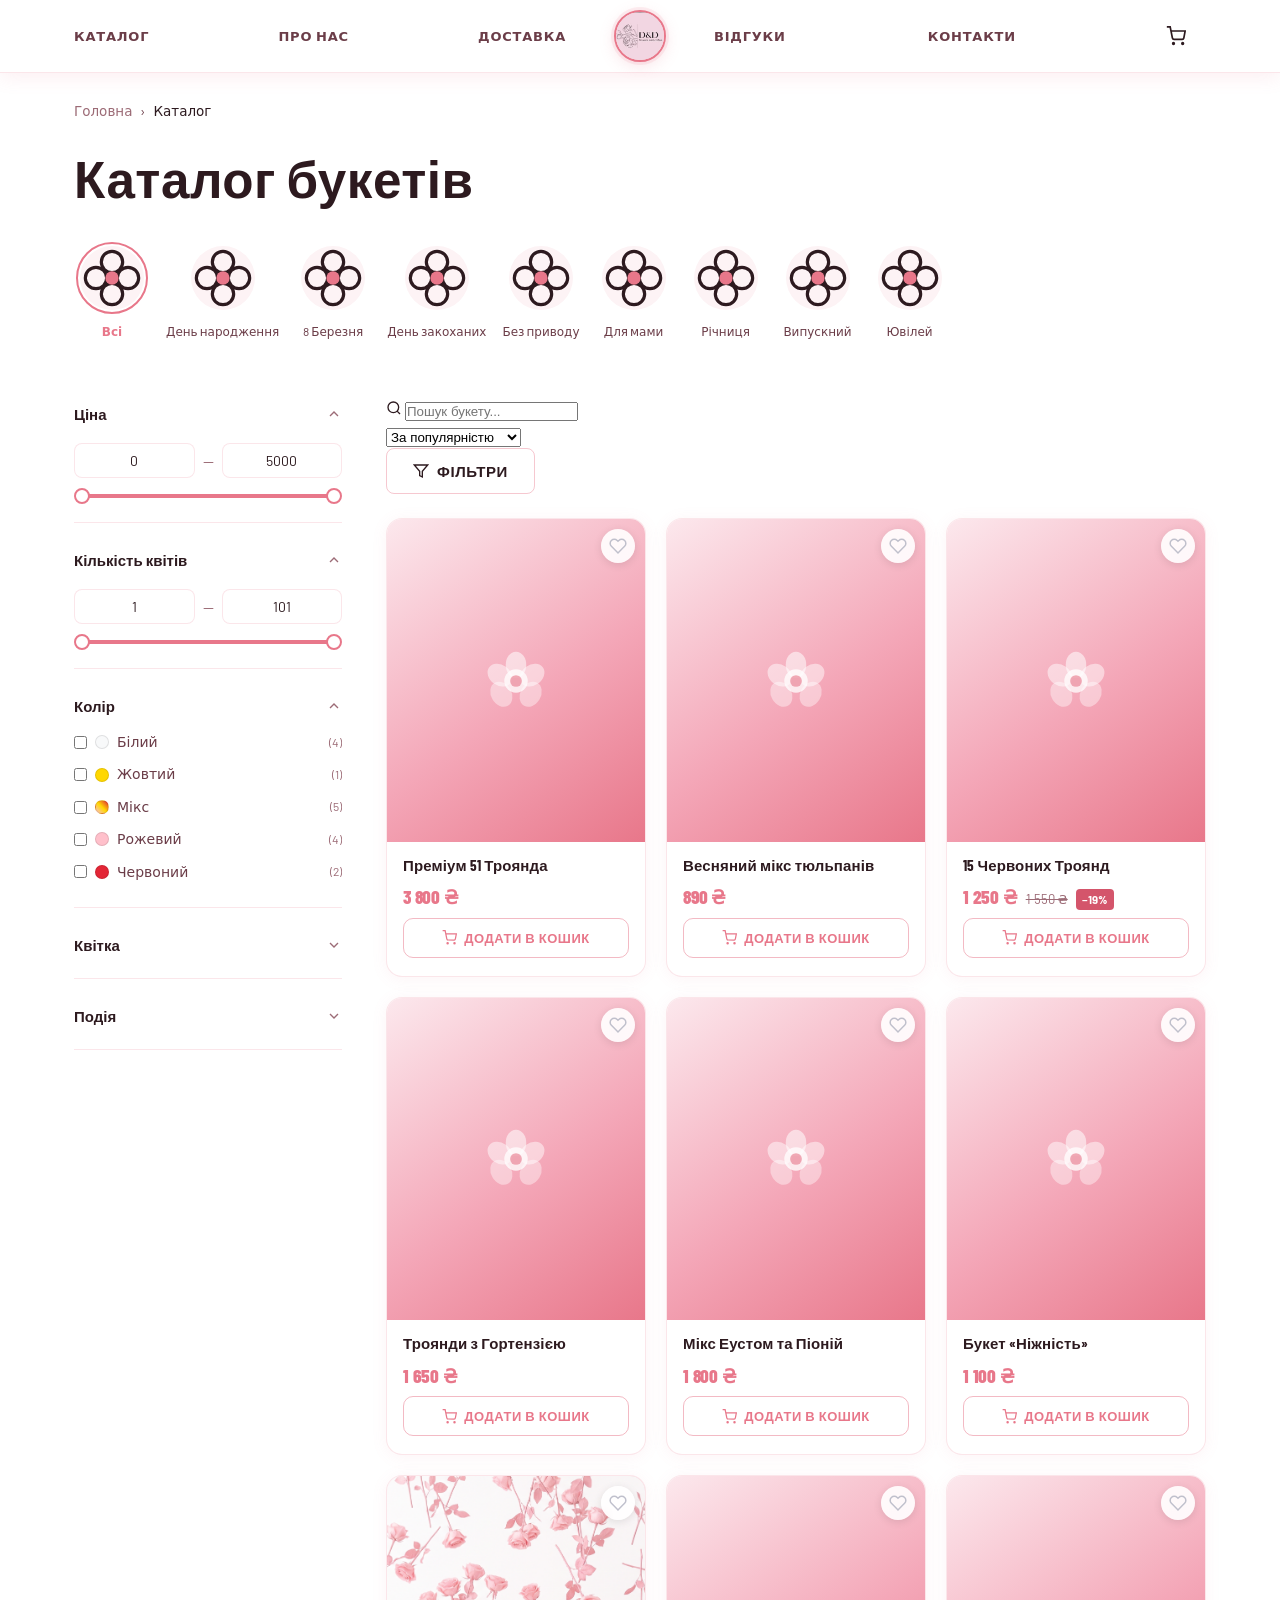
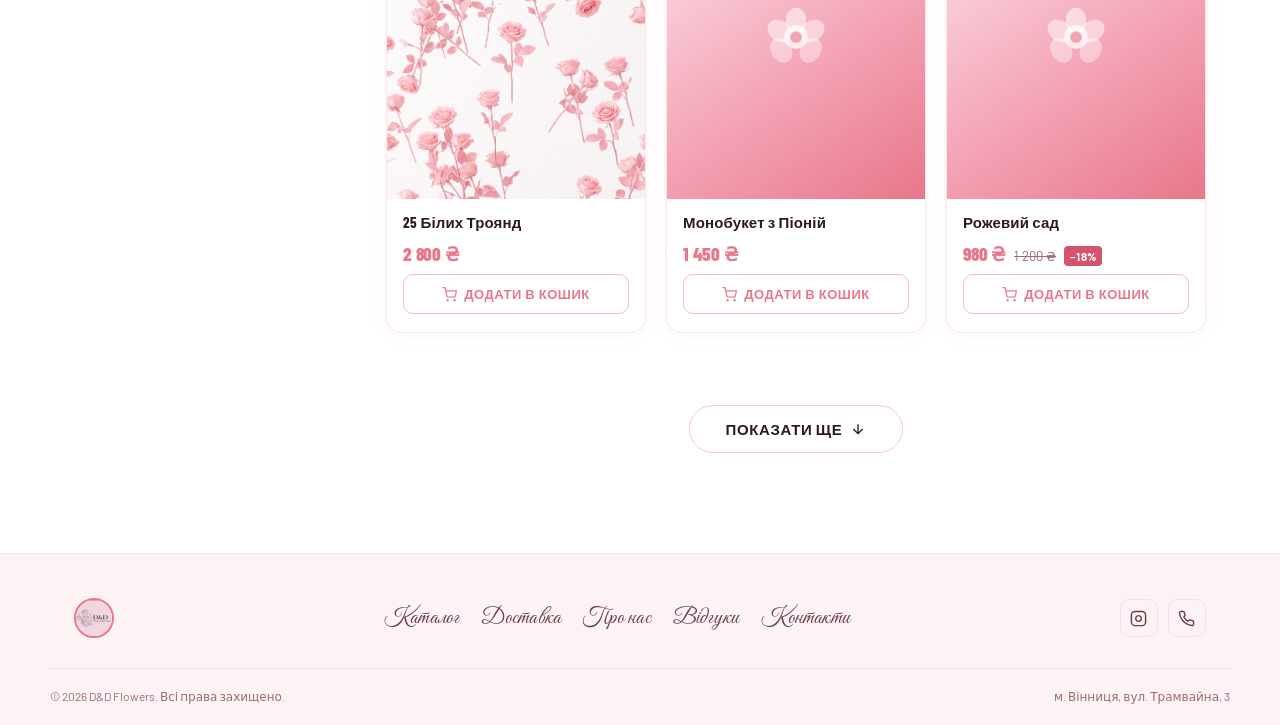
==== catalog.html @ 147c594c "feat: complete catalog redesign with 2-column layout and advanced filters" ====
<!DOCTYPE html>
<html lang="uk">
<head>
  <meta charset="UTF-8">
  <meta name="viewport" content="width=device-width, initial-scale=1.0">
  <title>Каталог букетів — D&D Flowers | Вінниця</title>
  <meta name="description" content="Каталог свіжих букетів D&D Flowers у Вінниці. Оберіть ідеальний букет за приводом: день народження, весілля, романтика, Без приводу та інші. Доставка за 60 хвилин.">

  <!-- Fonts -->
  <link rel="preconnect" href="https://fonts.googleapis.com">
  <link rel="preconnect" href="https://fonts.gstatic.com" crossorigin>
  <link href="https://fonts.googleapis.com/css2?family=Barlow+Condensed:wght@500;600;700;800&family=Barlow:wght@400;500;600;700&family=Great+Vibes&family=Playfair+Display:ital,wght@0,700;1,600&display=swap" rel="stylesheet">

  <link rel="stylesheet" href="assets/css/styles.css">
  <link rel="stylesheet" href="assets/css/catalog.css">
  <link rel="stylesheet" href="assets/css/product-card.css">
</head>
<body>

<!-- ===== HEADER ===== -->
<header class="site-header" id="siteHeader">
  <div class="container header-inner">

    <nav class="nav-left" aria-label="Навігація ліворуч">
      <a href="catalog.html">Каталог</a>
      <a href="index.html#about">Про нас</a>
      <a href="index.html#delivery">Доставка</a>
    </nav>

    <div class="header-logo-center">
      <a href="index.html" aria-label="D&amp;D Flowers — на головну">
        <div class="logo-avatar-circle">
          <img src="assets/images/Аватарка для квіткового.png" alt="D&amp;D Flowers логотип" onerror="this.style.display='none';this.parentElement.style.background='linear-gradient(135deg,#f4a7b8,#e8778a)'">
        </div>
      </a>
    </div>

    <nav class="nav-right" aria-label="Навігація праворуч">
      <a href="index.html#reviews">Відгуки</a>
      <a href="index.html#contacts">Контакти</a>
    </nav>

    <button class="burger" id="burgerBtn" aria-label="Меню" aria-expanded="false">
      <span></span><span></span><span></span>
    </button>
  </div>
</header>

<!-- MOBILE NAV -->
<div class="mobile-nav" id="mobileNav">
  <a href="catalog.html">Каталог</a>
  <a href="index.html#about">Про нас</a>
  <a href="index.html#delivery">Доставка</a>
  <a href="index.html#reviews">Відгуки</a>
  <a href="index.html#contacts">Контакти</a>
  <a href="tel:+380974382519" class="btn btn-outline">Зателефонувати</a>
  <a href="catalog.html" class="btn btn-cta">Обрати букет</a>
</div>

<!-- ===== MAIN ===== -->
<main id="top" class="catalog-page">
  <div class="container">

    <!-- Breadcrumbs -->
    <nav class="breadcrumbs" aria-label="Breadcrumb">
      <a href="index.html">Головна</a>
      <span aria-hidden="true">&rsaquo;</span>
      <span id="breadcrumbCurrent" aria-current="page">Каталог</span>
    </nav>

    <!-- Page Header -->
    <div class="catalog-page-header">
      <div class="catalog-header-text">
        <h1 class="catalog-page-title">Каталог букетів</h1>
      </div>
    </div>

    <!-- Highlights (Categories) -->
    <div class="catalog-highlights" id="catalogHighlights">
      <!-- Generated by JS -->
    </div>

    <!-- 2-Column Layout -->
    <div class="catalog-layout">
      <!-- Left Sidebar (Filters) -->
      <aside class="catalog-sidebar" id="catalogSidebar">
        <!-- Close btn for mobile -->
        <div class="sidebar-mobile-header">
          <span>Фільтри</span>
          <button id="sidebarCloseBtn">&times;</button>
        </div>

        <div class="filter-group open">
          <button class="filter-group-header"><span>Ціна</span><svg viewBox="0 0 24 24" fill="none" stroke="currentColor" stroke-width="2" width="16" height="16"><polyline points="6 9 12 15 18 9"></polyline></svg></button>
          <div class="filter-group-body">
            <div class="filter-dual-slider" id="priceSlider">
              <div class="filter-inputs">
                <input type="number" id="priceMin" min="0" max="5000" placeholder="Від">
                <span>—</span>
                <input type="number" id="priceMax" min="0" max="5000" placeholder="До">
              </div>
              <div class="range-slider">
                <div class="range-track" id="priceRangeTrack"></div>
                <input type="range" id="priceRangeMin" min="0" max="5000" value="0">
                <input type="range" id="priceRangeMax" min="0" max="5000" value="5000">
              </div>
            </div>
          </div>
        </div>

        <div class="filter-group open">
          <button class="filter-group-header"><span>Кількість квітів</span><svg viewBox="0 0 24 24" fill="none" stroke="currentColor" stroke-width="2" width="16" height="16"><polyline points="6 9 12 15 18 9"></polyline></svg></button>
          <div class="filter-group-body">
            <div class="filter-dual-slider" id="countSlider">
              <div class="filter-inputs">
                <input type="number" id="countMin" min="1" max="101" placeholder="Від">
                <span>—</span>
                <input type="number" id="countMax" min="1" max="101" placeholder="До">
              </div>
              <div class="range-slider">
                <div class="range-track" id="countRangeTrack"></div>
                <input type="range" id="countRangeMin" min="1" max="101" value="1">
                <input type="range" id="countRangeMax" min="1" max="101" value="101">
              </div>
            </div>
          </div>
        </div>

        <div class="filter-group open">
          <button class="filter-group-header"><span>Колір</span><svg viewBox="0 0 24 24" fill="none" stroke="currentColor" stroke-width="2" width="16" height="16"><polyline points="6 9 12 15 18 9"></polyline></svg></button>
          <div class="filter-group-body">
            <div class="filter-color-list" id="filterColorList">
              <!-- Generated by JS -->
            </div>
          </div>
        </div>

        <div class="filter-group">
          <button class="filter-group-header"><span>Квітка</span><svg viewBox="0 0 24 24" fill="none" stroke="currentColor" stroke-width="2" width="16" height="16"><polyline points="6 9 12 15 18 9"></polyline></svg></button>
          <div class="filter-group-body">
            <div class="filter-checkbox-list" id="filterFlowerList"></div>
          </div>
        </div>
        
        <div class="filter-group">
          <button class="filter-group-header"><span>Подія</span><svg viewBox="0 0 24 24" fill="none" stroke="currentColor" stroke-width="2" width="16" height="16"><polyline points="6 9 12 15 18 9"></polyline></svg></button>
          <div class="filter-group-body">
            <div class="filter-checkbox-list" id="filterOccasionList"></div>
          </div>
        </div>
        
        <!-- Sidebar footer for mobile to "Apply" or just show results count -->
        <div class="sidebar-mobile-footer">
          <button class="btn btn-cta" id="sidebarApplyBtn">Показати букети</button>
        </div>
      </aside>

      <!-- Right Main Content -->
      <main class="catalog-main-col">
        <div class="catalog-controls">
          <div class="catalog-search-wrap">
            <svg viewBox="0 0 24 24" fill="none" stroke="currentColor" stroke-width="2" width="16" height="16"><circle cx="11" cy="11" r="8"/><line x1="21" y1="21" x2="16.65" y2="16.65"/></svg>
            <input type="text" id="catalogSearch" class="catalog-search" placeholder="Пошук букету...">
          </div>
          <div class="catalog-sort-wrap">
            <select id="catalogSort" class="catalog-sort" aria-label="Сортувати">
              <option value="popular">За популярністю</option>
              <option value="price_asc">Дешевші спочатку</option>
              <option value="price_desc">Дорожчі спочатку</option>
              <option value="new">Новинки</option>
            </select>
          </div>
          <button class="catalog-filter-mobile-btn btn btn-outline" id="filterMobileBtn" aria-label="Фільтри">
            <svg viewBox="0 0 24 24" fill="none" stroke="currentColor" stroke-width="2" width="16" height="16"><polygon points="22 3 2 3 10 12.46 10 19 14 21 14 12.46 22 3"/></svg>
            Фільтри
          </button>
        </div>

        <!-- Products Grid -->
        <div class="catalog-grid" id="catalogGrid">
          <!-- Skeleton placeholders (shown before render) -->
        </div>

        <!-- Empty State -->
        <div class="catalog-empty" id="catalogEmpty" style="display:none;">
          <div class="catalog-empty-icon">
            <svg viewBox="0 0 64 64" fill="none" stroke="currentColor" stroke-width="1.5" width="64" height="64">
              <circle cx="28" cy="28" r="18"/>
              <line x1="42" y1="42" x2="58" y2="58"/>
              <path d="M22 28c0-3.3 2.7-6 6-6" stroke-linecap="round"/>
            </svg>
          </div>
          <h3>За цим фільтром поки нічого немає</h3>
          <p>Спробуйте змінити критерії або скинути фільтри</p>
          <button class="btn btn-cta" id="resetFiltersBtn">Скинути фільтри</button>
        </div>

        <!-- Load More -->
        <div class="catalog-loadmore-wrap" id="loadMoreWrap" style="display:none;">
          <button class="btn btn-outline catalog-loadmore" id="loadMoreBtn">
            Показати ще
            <svg viewBox="0 0 24 24" fill="none" stroke="currentColor" stroke-width="2" width="16" height="16"><path d="M12 5v14M5 12l7 7 7-7"/></svg>
          </button>
        </div>
      </main>
    </div>

  </div>
</main>

<!-- ===== FOOTER ===== -->
<footer class="site-footer">
  <div class="container footer-inner">
    <a href="index.html" class="logo" style="display:flex;align-items:center;gap:10px;">
      <div style="width:40px;height:40px;border-radius:50%;overflow:hidden;border:2px solid var(--accent);flex-shrink:0;">
        <img src="assets/images/Аватарка для квіткового.png" alt="D&D Flowers" style="width:100%;height:100%;object-fit:cover;" onerror="this.style.display='none'">
      </div>
    </a>
    <nav class="footer-nav">
      <a href="catalog.html">Каталог</a>
      <a href="index.html#delivery">Доставка</a>
      <a href="index.html#about">Про нас</a>
      <a href="index.html#reviews">Відгуки</a>
      <a href="index.html#contacts">Контакти</a>
    </nav>
    <div class="footer-socials">
      <a href="https://instagram.com/d.n.d_flowers" target="_blank" rel="noopener" aria-label="Instagram D&D Flowers">
        <svg viewBox="0 0 24 24" fill="none" stroke="currentColor" stroke-width="2"><rect x="2" y="2" width="20" height="20" rx="5"/><path d="M16 11.37A4 4 0 1 1 12.63 8 4 4 0 0 1 16 11.37z"/><line x1="17.5" y1="6.5" x2="17.51" y2="6.5"/></svg>
      </a>
      <a href="tel:+380974382519" aria-label="Телефон">
        <svg viewBox="0 0 24 24" fill="none" stroke="currentColor" stroke-width="2"><path d="M22 16.92v3a2 2 0 0 1-2.18 2 19.79 19.79 0 0 1-8.63-3.07 19.5 19.5 0 0 1-6-6 19.79 19.79 0 0 1-3.07-8.67A2 2 0 0 1 4.11 2h3a2 2 0 0 1 2 1.72c.127.96.362 1.903.7 2.81a2 2 0 0 1-.45 2.11L8.09 9.91a16 16 0 0 0 6 6l1.27-1.27a2 2 0 0 1 2.11-.45c.907.338 1.85.573 2.81.7A2 2 0 0 1 22 16.92z"/></svg>
      </a>
    </div>
  </div>
  <div class="container footer-bottom">
    <span>&copy; 2026 D&amp;D Flowers. Всі права захищено.</span>
    <span>м. Вінниця, вул. Трамвайна, 3</span>
  </div>
</footer>

<a href="tel:+380974382519" class="mobile-cta">
  <svg viewBox="0 0 24 24" fill="none" stroke="currentColor" stroke-width="2" width="18" height="18"><path d="M22 16.92v3a2 2 0 0 1-2.18 2 19.79 19.79 0 0 1-8.63-3.07 19.5 19.5 0 0 1-6-6 19.79 19.79 0 0 1-3.07-8.67A2 2 0 0 1 4.11 2h3a2 2 0 0 1 2 1.72c.127.96.362 1.903.7 2.81a2 2 0 0 1-.45 2.11L8.09 9.91a16 16 0 0 0 6 6l1.27-1.27a2 2 0 0 1 2.11-.45c.907.338 1.85.573 2.81.7A2 2 0 0 1 22 16.92z"/></svg>
  Зателефонувати
</a>

<script src="assets/js/categories.js"></script>
<script src="assets/js/cart.js"></script>
<script src="assets/js/products.js"></script>
<script src="assets/js/modal.js"></script>
<script src="assets/js/catalog-new.js"></script>
<script src="assets/js/main.js"></script>
</body>
</html>
---- assets/css/styles.css ----
/* ===== Design Tokens — Floral Pink-White Theme (D&D flowers) ===== */
:root {
  --bg: #ffffff;
  --bg-elevated: #fdf3f5;
  --surface: #fce8ed;
  --surface-2: #f8d4dc;
  --border: rgba(232, 119, 138, 0.18);
  --text-primary: #2d1a1f;
  --text-secondary: #6b3d48;
  --text-muted: #9c6b76;
  --accent: #e8778a;
  --accent-hover: #d4556b;
  --accent-soft: rgba(232, 119, 138, 0.12);
  --accent-glow: rgba(232, 119, 138, 0.25);
  --error: #ef4444;
  --cta-bg: #e8778a;
  --cta-bg-solid: #e8778a;
  --cta-text: #ffffff;
  --cta-hover: #d4556b;
  --font-display: 'Barlow Condensed', sans-serif;
  --font-body: 'Barlow', system-ui, -apple-system, sans-serif;
  --font-serif: 'Playfair Display', serif;
  --radius-sm: 8px;
  --radius-md: 14px;
  --radius-lg: 22px;
  --shadow-md: 0 12px 32px -8px rgba(212, 85, 107, 0.25);
  --shadow-lg: 0 24px 60px -12px rgba(212, 85, 107, 0.2);
  --shadow-purple: 0 16px 48px -12px rgba(232, 119, 138, 0.15);
  --container: 1180px;
  --transition: 220ms cubic-bezier(0.16, 1, 0.3, 1);
}

/* ===== Reset ===== */
*, *::before, *::after { margin: 0; padding: 0; box-sizing: border-box; }
html { }
body {
  background: var(--bg);
  color: var(--text-primary);
  font-family: var(--font-body);
  font-size: 16px;
  line-height: 1.6;
  -webkit-font-smoothing: antialiased;
  overflow-x: hidden;
}
img { max-width: 100%; display: block; }
a { color: inherit; text-decoration: none; }
ul { list-style: none; }
h1, h2, h3, .logo-text, .main-nav a, .mobile-nav a, .footer-nav a, .btn {
  font-family: var(--font-display);
}
.container {
  width: 100%;
  max-width: var(--container);
  margin: 0 auto;
  padding: 0 24px;
}
:focus-visible { outline: 2px solid var(--accent); outline-offset: 3px; border-radius: 4px; }
@media (prefers-reduced-motion: reduce) {
  *, *::before, *::after { animation-duration: 0.01ms !important; transition-duration: 0.01ms !important; scroll-behavior: auto !important; }
}

/* ===== Buttons ===== */
.btn {
  display: inline-flex;
  align-items: center;
  gap: 8px;
  justify-content: center;
  padding: 13px 26px;
  border-radius: var(--radius-sm);
  font-weight: 700;
  font-size: 15px;
  letter-spacing: 0.04em;
  cursor: pointer;
  border: 1.5px solid transparent;
  transition: transform var(--transition), background var(--transition), border-color var(--transition), box-shadow var(--transition), color var(--transition);
  white-space: nowrap;
  text-transform: uppercase;
}
.btn:active { transform: scale(0.97); }
.btn-cta { background: var(--cta-bg); color: var(--cta-text); box-shadow: 0 8px 24px -8px rgba(212, 85, 107, 0.35); }
.btn-cta:hover { background: var(--cta-hover); box-shadow: 0 12px 32px -8px rgba(212, 85, 107, 0.45); transform: translateY(-1px); }
.btn-cta:disabled { opacity: 0.55; cursor: not-allowed; transform: none; }
.btn-outline { background: transparent; color: var(--text-primary); border-color: rgba(232, 119, 138, 0.4); }
.btn-outline:hover { border-color: var(--accent); color: var(--accent); background: var(--accent-soft); }
.hero .btn-outline { color: #ffffff; border-color: rgba(255, 255, 255, 0.6); }
.hero .btn-outline:hover { background: rgba(255,255,255,0.15); color: #ffffff; border-color: #ffffff; }
.btn-ghost { background: transparent; color: var(--text-secondary); text-transform: none; letter-spacing: 0; font-weight: 600; border: none; }
.btn-ghost:hover { color: var(--accent); }
.btn-lg { padding: 17px 36px; font-size: 15px; }
.btn-sm { padding: 10px 20px; font-size: 12px; }
.btn-block { width: 100%; margin-top: 8px; padding: 16px; font-size: 16px; }

/* Reveal animations moved to the bottom */

/* ===== Header ===== */
.site-header {
  position: fixed;
  top: 0; left: 0; right: 0;
  z-index: 100;
  padding: 10px 0;
  background: #ffffff;
  box-shadow: 0 4px 18px rgba(232,119,138,0.12);
  transition: padding var(--transition), box-shadow var(--transition);
  border-bottom: 1px solid var(--border);
}
.header-inner {
  display: grid;
  grid-template-columns: 1fr auto 1fr;
  align-items: center;
  gap: 0;
  width: 100%;
}
.header-logo-center {
  display: flex;
  justify-content: center;
  align-items: center;
  grid-column: 2;
  padding: 0 16px;
}
.header-logo-center a {
  display: flex;
  align-items: center;
  justify-content: center;
  flex-direction: column;
  gap: 4px;
  text-decoration: none;
}
.logo-avatar-circle {
  width: 52px;
  height: 52px;
  border-radius: 50%;
  overflow: hidden;
  flex-shrink: 0;
  border: 2.5px solid var(--accent);
  background: var(--surface);
  box-shadow: 0 0 0 3px var(--accent-soft), 0 4px 16px rgba(232,119,138,0.2);
  transition: box-shadow var(--transition), border-color var(--transition), transform var(--transition);
  cursor: pointer;
}
.logo-avatar-circle img {
  width: 100%;
  height: 100%;
  object-fit: cover;
  object-position: center;
}
.logo-avatar-circle:hover {
  border-color: var(--accent-hover);
  box-shadow: 0 0 0 4px var(--accent-glow), 0 6px 20px rgba(212,85,107,0.28);
  transform: scale(1.05);
}
/* Nav ліворуч — займає всю ліву половину, пункти розподілені рівномірно */
.nav-left {
  display: flex;
  justify-content: space-between;
  align-items: center;
  padding-right: 32px;
  grid-column: 1;
  width: 100%;
}
/* Nav праворуч — займає всю праву половину */
.nav-right {
  display: flex;
  justify-content: space-between;
  align-items: center;
  padding-left: 32px;
  grid-column: 3;
  width: 100%;
}
.nav-left a, .nav-right a {
  color: var(--text-secondary);
  font-size: 13px;
  font-weight: 600;
  letter-spacing: 0.06em;
  text-transform: uppercase;
  transition: color var(--transition);
  white-space: nowrap;
}
.nav-left a:hover, .nav-right a:hover { color: var(--accent); }
.main-nav { display: none; }
.header-actions { display: none; }
.burger { display: none; flex-direction: column; gap: 5px; background: none; border: none; cursor: pointer; padding: 6px; z-index: 101; }
.burger span { width: 22px; height: 2px; background: var(--accent); border-radius: 2px; transition: transform var(--transition), opacity var(--transition); }
.burger.active span:nth-child(1) { transform: translateY(7px) rotate(45deg); }
.burger.active span:nth-child(2) { opacity: 0; }
.burger.active span:nth-child(3) { transform: translateY(-7px) rotate(-45deg); }

/* ===== Mobile nav ===== */
.mobile-nav {
  position: fixed; inset: 0; z-index: 99;
  background: rgba(255,245,247,0.98);
  backdrop-filter: blur(20px);
  display: flex; flex-direction: column; align-items: center; justify-content: center;
  gap: 24px;
  transform: translateY(-100%); opacity: 0; visibility: hidden;
  transition: transform 350ms cubic-bezier(0.16,1,0.3,1), opacity 350ms, visibility 350ms;
}
.mobile-nav.open { transform: translateY(0); opacity: 1; visibility: visible; }
.mobile-nav a { font-size: 22px; font-weight: 700; color: var(--accent); letter-spacing: 0.04em; transition: color var(--transition); }
.mobile-nav a:hover { color: var(--accent-hover); }
.mobile-nav .btn { margin-top: 8px; width: 240px; }
.mobile-nav .btn-cta { color: #ffffff; }

/* ===== Hero ===== */
.hero {
  position: relative;
  min-height: 100vh; min-height: 100dvh;
  display: flex; align-items: center;
  padding-top: 80px;
  overflow: hidden;
}
.hero-bg { position: absolute; inset: 0; z-index: 0; }
/* Фото букета: cover, позиція правіше щоб букет був справа */
.hero-bg img {
  width: 100%; height: 100%;
  object-fit: cover;
  object-position: 70% center;
}
.hero-bg-gradient {
  position: absolute; inset: 0;
  background: linear-gradient(135deg, #f9d0d8 0%, #f4a7b8 30%, #e8778a 60%, #c94f70 100%);
}
.hero-scrim {
  position: absolute; inset: 0;
  background:
    linear-gradient(0deg, rgba(30,10,20,0.65) -5%, rgba(30,10,20,0.35) 30%, transparent 65%),
    linear-gradient(90deg, rgba(30,10,20,0.82) 0%, rgba(30,10,20,0.5) 40%, rgba(30,10,20,0.1) 65%, transparent 100%);
}
/* Текстовий контент — вліво, займає ліву половину */
.hero-inner {
  position: relative; z-index: 1;
  max-width: 52%;
  text-align: left;
  align-self: center;
}
.hero-title { text-align: left; }
.hero-sub { text-align: left; }
.hero-actions { justify-content: flex-start; }
.hero-meta { justify-content: flex-start; }
.hero-badge {
  display: inline-flex; align-items: center; gap: 8px;
  padding: 8px 18px; border-radius: 999px;
  background: rgba(255,255,255,0.18); border: 1px solid rgba(255,255,255,0.45);
  color: #ffffff; font-family: var(--font-body); font-size: 13px; font-weight: 600;
  margin-bottom: 22px; letter-spacing: 0.02em;
}
.hero-title {
  font-family: 'Playfair Display', serif;
  font-style: italic;
  font-size: clamp(3rem, 7.5vw, 5.4rem);
  font-weight: 700; line-height: 1.1; letter-spacing: 0.01em; margin-bottom: 20px;
  color: #ffffff;
  text-shadow: 0 2px 20px rgba(45,26,31,0.3);
}
.hero-title em {
  font-style: italic; font-family: var(--font-serif);
  color: #fce8ed; display: block; font-size: 1.05em; line-height: 1.05;
}
.hero-sub {
  font-family: var(--font-body);
  font-size: clamp(1rem, 1.4vw, 1.15rem);
  font-weight: 400;
  font-style: normal;
  color: rgba(255,255,255,0.9); max-width: 520px; margin-bottom: 32px; line-height: 1.65;
  text-shadow: 0 1px 8px rgba(45,26,31,0.25);
}
.hero-actions { display: flex; gap: 14px; flex-wrap: wrap; margin-bottom: 28px; }
.hero-meta { display: flex; gap: 10px; flex-wrap: wrap; color: rgba(255,255,255,0.75); font-family: var(--font-body); font-size: 13px; }

/* ===== Trust bar ===== */
.trust-bar {
  background: linear-gradient(180deg, var(--bg) 0%, var(--bg-elevated) 35%, var(--bg-elevated) 100%);
  padding: 44px 0;
  border-bottom: 1px solid var(--border);
}
.trust-grid { display: grid; grid-template-columns: repeat(4, 1fr); gap: 24px; }
.trust-item { display: flex; align-items: flex-start; gap: 14px; }
.trust-item svg { width: 28px; height: 28px; color: var(--accent); flex-shrink: 0; margin-top: 2px; }
.trust-item strong { display: block; font-family: var(--font-display); font-size: 15px; margin-bottom: 4px; letter-spacing: 0.02em; color: var(--text-primary); }
.trust-item span { color: var(--text-secondary); font-size: 13px; line-height: 1.4; }

/* ===================================================
   BESTSELLERS / POPULAR BOUQUETS SECTION
   =================================================== */
.bestsellers-section {
  padding: 96px 0;
  background: var(--bg);
}
.bestsellers-section .section-head {
  text-align: center;
  margin-bottom: 52px;
}
.bestsellers-section .section-title {
  text-align: center;
  max-width: none;
  color: var(--text-primary);
}
.bestsellers-section .section-desc {
  text-align: center;
  max-width: none;
  margin: 0 auto;
}

/* Продуктовий grid: 3 колонки, 2 ряди */
.products-grid {
  display: grid;
  grid-template-columns: repeat(3, 1fr);
  gap: 28px;
}

/* Картка товару */
.product-card {
  background: #ffffff;
  border-radius: 18px;
  overflow: hidden;
  box-shadow: 0 4px 20px rgba(232,119,138,0.10);
  border: 1px solid var(--border);
  transition: transform 0.28s cubic-bezier(0.16,1,0.3,1),
              box-shadow 0.28s cubic-bezier(0.16,1,0.3,1);
  cursor: pointer;
  display: flex;
  flex-direction: column;
}
.logo-avatar-circle {
  width: 52px;
  height: 52px;
  border-radius: 50%;
  overflow: hidden;
  flex-shrink: 0;
  border: 2.5px solid var(--accent);
  background: var(--surface);
  box-shadow: 0 0 0 3px var(--accent-soft), 0 4px 16px rgba(232,119,138,0.2);
  transition: box-shadow var(--transition), border-color var(--transition), transform var(--transition);
  cursor: pointer;
}
.logo-avatar-circle img {
  width: 100%;
  height: 100%;
  object-fit: cover;
  object-position: center;
}
.logo-avatar-circle:hover {
  border-color: var(--accent-hover);
  box-shadow: 0 0 0 4px var(--accent-glow), 0 6px 20px rgba(212,85,107,0.28);
  transform: scale(1.05);
}
/* Nav ліворуч — займає всю ліву половину, пункти розподілені рівномірно */
.nav-left {
  display: flex;
  justify-content: space-between;
  align-items: center;
  padding-right: 32px;
  grid-column: 1;
  width: 100%;
}
/* Nav праворуч — займає всю праву половину */
.nav-right {
  display: flex;
  justify-content: space-between;
  align-items: center;
  padding-left: 32px;
  grid-column: 3;
  width: 100%;
}
.nav-left a, .nav-right a {
  color: var(--text-secondary);
  font-size: 13px;
  font-weight: 600;
  letter-spacing: 0.06em;
  text-transform: uppercase;
  transition: color var(--transition);
  white-space: nowrap;
}
.nav-left a:hover, .nav-right a:hover { color: var(--accent); }
.main-nav { display: none; }
.header-actions { display: none; }
.burger { display: none; flex-direction: column; gap: 5px; background: none; border: none; cursor: pointer; padding: 6px; z-index: 101; }
.burger span { width: 22px; height: 2px; background: var(--accent); border-radius: 2px; transition: transform var(--transition), opacity var(--transition); }
.burger.active span:nth-child(1) { transform: translateY(7px) rotate(45deg); }
.burger.active span:nth-child(2) { opacity: 0; }
.burger.active span:nth-child(3) { transform: translateY(-7px) rotate(-45deg); }

/* ===== Mobile nav ===== */
.mobile-nav {
  position: fixed; inset: 0; z-index: 99;
  background: rgba(255,245,247,0.98);
  backdrop-filter: blur(20px);
  display: flex; flex-direction: column; align-items: center; justify-content: center;
  gap: 24px;
  transform: translateY(-100%); opacity: 0; visibility: hidden;
  transition: transform 350ms cubic-bezier(0.16,1,0.3,1), opacity 350ms, visibility 350ms;
}
.mobile-nav.open { transform: translateY(0); opacity: 1; visibility: visible; }
.mobile-nav a { font-size: 22px; font-weight: 700; color: var(--accent); letter-spacing: 0.04em; transition: color var(--transition); }
.mobile-nav a:hover { color: var(--accent-hover); }
.mobile-nav .btn { margin-top: 8px; width: 240px; }
.mobile-nav .btn-cta { color: #ffffff; }

/* ===== Hero ===== */
.hero {
  position: relative;
  min-height: 100vh; min-height: 100dvh;
  display: flex; align-items: center;
  padding-top: 80px;
  overflow: hidden;
}
.hero-bg { position: absolute; inset: 0; z-index: 0; }
/* Фото букета: cover, позиція правіше щоб букет був справа */
.hero-bg img {
  width: 100%; height: 100%;
  object-fit: cover;
  object-position: 70% center;
}
.hero-bg-gradient {
  position: absolute; inset: 0;
  background: linear-gradient(135deg, #f9d0d8 0%, #f4a7b8 30%, #e8778a 60%, #c94f70 100%);
}
.hero-scrim {
  position: absolute; inset: 0;
  background:
    linear-gradient(0deg, rgba(30,10,20,0.65) -5%, rgba(30,10,20,0.35) 30%, transparent 65%),
    linear-gradient(90deg, rgba(30,10,20,0.82) 0%, rgba(30,10,20,0.5) 40%, rgba(30,10,20,0.1) 65%, transparent 100%);
}
/* Текстовий контент — вліво, займає ліву половину */
.hero-inner {
  position: relative; z-index: 1;
  max-width: 52%;
  text-align: left;
  align-self: center;
}
.hero-title { text-align: left; }
.hero-sub { text-align: left; }
.hero-actions { justify-content: flex-start; }
.hero-meta { justify-content: flex-start; }
.hero-badge {
  display: inline-flex; align-items: center; gap: 8px;
  padding: 8px 18px; border-radius: 999px;
  background: rgba(255,255,255,0.18); border: 1px solid rgba(255,255,255,0.45);
  color: #ffffff; font-family: var(--font-body); font-size: 13px; font-weight: 600;
  margin-bottom: 22px; letter-spacing: 0.02em;
}
.hero-title {
  font-family: 'Playfair Display', serif;
  font-style: italic;
  font-size: clamp(3rem, 7.5vw, 5.4rem);
  font-weight: 700; line-height: 1.1; letter-spacing: 0.01em; margin-bottom: 20px;
  color: #ffffff;
  text-shadow: 0 2px 20px rgba(45,26,31,0.3);
}
.hero-title em {
  font-style: italic; font-family: var(--font-serif);
  color: #fce8ed; display: block; font-size: 1.05em; line-height: 1.05;
}
.hero-sub {
  font-family: var(--font-body);
  font-size: clamp(1rem, 1.4vw, 1.15rem);
  font-weight: 400;
  font-style: normal;
  color: rgba(255,255,255,0.9); max-width: 520px; margin-bottom: 32px; line-height: 1.65;
  text-shadow: 0 1px 8px rgba(45,26,31,0.25);
}
.hero-actions { display: flex; gap: 14px; flex-wrap: wrap; margin-bottom: 28px; }
.hero-meta { display: flex; gap: 10px; flex-wrap: wrap; color: rgba(255,255,255,0.75); font-family: var(--font-body); font-size: 13px; }

/* ===== Trust bar ===== */
.trust-bar {
  background: linear-gradient(180deg, var(--bg) 0%, var(--bg-elevated) 35%, var(--bg-elevated) 100%);
  padding: 44px 0;
  border-bottom: 1px solid var(--border);
}
.trust-grid { display: grid; grid-template-columns: repeat(4, 1fr); gap: 24px; }
.trust-item { display: flex; align-items: flex-start; gap: 14px; }
.trust-item svg { width: 28px; height: 28px; color: var(--accent); flex-shrink: 0; margin-top: 2px; }
.trust-item strong { display: block; font-family: var(--font-display); font-size: 15px; margin-bottom: 4px; letter-spacing: 0.02em; color: var(--text-primary); }
.trust-item span { color: var(--text-secondary); font-size: 13px; line-height: 1.4; }

/* ===================================================
   BESTSELLERS / POPULAR BOUQUETS SECTION
   =================================================== */
.bestsellers-section {
  padding: 96px 0;
  background: var(--bg);
}
.bestsellers-section .section-head {
  text-align: center;
  margin-bottom: 52px;
}
.bestsellers-section .section-title {
  text-align: center;
  max-width: none;
  color: var(--text-primary);
}
.bestsellers-section .section-desc {
  text-align: center;
  max-width: none;
  margin: 0 auto;
}

/* Продуктовий grid: 3 колонки, 2 ряди */
.products-grid {
  display: grid;
  grid-template-columns: repeat(3, 1fr);
  gap: 28px;
}

/* Картка товару */
.product-card {
  background: #ffffff;
  border-radius: 18px;
  overflow: hidden;
  box-shadow: 0 4px 20px rgba(232,119,138,0.10);
  border: 1px solid var(--border);
  transition: transform 0.28s cubic-bezier(0.16,1,0.3,1),
              box-shadow 0.28s cubic-bezier(0.16,1,0.3,1);
  cursor: pointer;
  display: flex;
  flex-direction: column;
}
.product-card:hover {
  transform: translateY(-6px);
  box-shadow: 0 16px 44px rgba(212,85,107,0.20);
}

/* Медіа-блок (фото + wishlist) */
.product-media {
  position: relative;
  aspect-ratio: 1 / 1;
  overflow: hidden;
  background: linear-gradient(135deg, #fce8ed 0%, #f9d0d8 50%, #f4a7b8 100%);
  flex-shrink: 0;
}
.product-media img {
  width: 100%; height: 100%;
  object-fit: cover;
  object-position: center;
  transition: transform 0.4s cubic-bezier(0.16,1,0.3,1);
  display: block;
}
.product-card:hover .product-media img {
  transform: scale(1.05);
}

/* Плейсхолдер якщо немає фото */
.product-media-placeholder {
  width: 100%; height: 100%;
  display: flex; align-items: center; justify-content: center;
  flex-direction: column; gap: 12px;
  color: var(--accent);
}
.product-media-placeholder svg {
  width: 56px; height: 56px;
  opacity: 0.45;
}
.product-media-placeholder span {
  font-size: 12px;
  color: var(--text-secondary);
  letter-spacing: 0.05em;
}

/* Wishlist кнопка */
.product-wishlist {
  position: absolute;
  top: 12px; right: 12px;
  width: 36px; height: 36px;
  border-radius: 50%;
  background: rgba(255,255,255,0.92);
  border: none;
  display: flex; align-items: center; justify-content: center;
  cursor: pointer;
  color: #c0c0c8;
  box-shadow: 0 2px 8px rgba(0,0,0,0.12);
  transition: background var(--transition), color var(--transition), transform var(--transition);
  z-index: 2;
}
.product-wishlist:hover,
.product-wishlist.active {
  color: var(--accent);
  background: #ffffff;
  transform: scale(1.1);
}
.product-wishlist.active svg { fill: var(--accent); }

/* Контент картки — по центру */
.product-body {
  padding: 16px 16px 18px;
  display: flex;
  flex-direction: column;
  gap: 6px;
  flex: 1;
  align-items: center;
  text-align: center;
}
.product-name {
  font-family: var(--font-display);
  font-size: 15px;
  font-weight: 700;
  color: var(--text-primary);
  line-height: 1.3;
  letter-spacing: 0.01em;
  text-align: center;
  transition: color var(--transition);
}
.product-card:hover .product-name { color: var(--accent); }
.product-price {
  font-family: var(--font-display);
  font-size: 20px;
  font-weight: 800;
  color: var(--accent);
  letter-spacing: -0.01em;
  text-align: center;
}
.product-card-footer {
  margin-top: auto;
  padding-top: 14px;
  width: 100%;
}
/* Кнопка "В кошик" */
.btn-cart {
  width: 100%;
  padding: 12px 16px;
  border-radius: 12px;
  font-family: var(--font-display);
  font-size: 13.5px;
  font-weight: 700;
  letter-spacing: 0.04em;
  text-transform: uppercase;
  background: var(--surface);
  color: var(--accent);
  border: 2px solid var(--accent);
  cursor: pointer;
  display: flex; align-items: center; justify-content: center; gap: 8px;
  transition: background var(--transition), color var(--transition), transform var(--transition), box-shadow var(--transition);
}
.btn-cart:hover {
  background: var(--accent);
  color: #ffffff;
  transform: translateY(-1px);
  box-shadow: 0 6px 18px rgba(212,85,107,0.3);
}
.btn-cart svg { width: 16px; height: 16px; }

/* CTA під гридом */
.bestsellers-cta {
  text-align: center;
  margin-top: 44px;
}



/* ===== Sections ===== */
.section { padding: 96px 0; }
.section-dark {
  background: linear-gradient(180deg, var(--bg) 0%, var(--bg-elevated) 10%, var(--bg-elevated) 90%, var(--bg) 100%);
}
.section-blue {
  background: linear-gradient(135deg, #e8778a 0%, #d4556b 100%);
  color: #ffffff;
}
.section-blue .section-title,
.section-blue .section-desc {
  color: #ffffff;
}
.section-blue .section-desc a {
  color: #fce8ed; /* Light blue for links on dark blue background */
}
.section-blue p,
.section-blue ul,
.section-blue li {
  color: rgba(255, 255, 255, 0.92);
}
.section-blue .btn-ghost {
  color: #ffffff;
}
.section-head { margin-bottom: 52px; }
.section-title {
  font-size: clamp(1.9rem, 3.8vw, 2.9rem);
  font-weight: 800; letter-spacing: -0.01em; margin-bottom: 14px; max-width: 680px; line-height: 1.1;
}
.section-title.center { max-width: none; }
.section-desc { color: var(--text-secondary); max-width: 600px; font-size: 16px; }
.section-desc.center { max-width: none; }
.section-desc a { color: var(--accent); font-weight: 600; }
.section-desc a:hover { text-decoration: underline; }

/* ===== Price Table — Menu Style ===== */
.price-table-wrap {
  max-width: 1100px;
  margin: 0 auto;
  border: 1px solid var(--border);
  border-radius: var(--radius-lg);
  overflow: hidden;
  background: var(--surface);
  box-shadow: var(--shadow-lg);
  /* Desktop: 3 columns side by side */
  display: grid;
  grid-template-columns: 1fr 1fr 1fr;
  grid-template-rows: auto 1fr;
}

.pt-footer {
  grid-column: 1 / -1;
  border-top: 1px solid var(--border);
  display: flex;
  align-items: center;
  justify-content: center;
  gap: 24px;
  padding: 24px 28px;
  background: rgba(255,255,255,0.02);
  flex-wrap: wrap;
  text-align: center;
}

.pt-category {
  border-right: 1px solid var(--border);
  border-bottom: none;
  display: flex;
  flex-direction: column;
}
.pt-category:last-of-type { border-right: none; border-bottom: none; }

.pt-cat-label {
  display: flex;
  align-items: center;
  gap: 10px;
  padding: 18px 28px 14px;
  background: rgba(255,255,255,0.04);
  font-family: var(--font-display);
  font-size: 13px;
  font-weight: 700;
  letter-spacing: 0.12em;
  text-transform: uppercase;
  color: var(--text-muted);
  border-bottom: 1px solid rgba(255,255,255,0.06);
}
.pt-cat-label svg { color: var(--accent); flex-shrink: 0; }

.pt-row {
  display: flex;
  align-items: center;
  gap: 12px;
  padding: 14px 28px;
  border-bottom: 1px solid rgba(255,255,255,0.04);
  transition: background var(--transition);
}
.pt-row:last-child { border-bottom: none; }
.pt-row:hover { background: rgba(255,255,255,0.04); }

.pt-name {
  font-family: var(--font-body);
  font-size: 15px;
  color: var(--text-primary);
  white-space: nowrap;
  flex-shrink: 0;
}

.pt-dots {
  flex: 1;
  height: 1px;
  border-bottom: 1.5px dotted rgba(255,255,255,0.15);
  margin: 0 6px;
  min-width: 20px;
}

.pt-time {
  font-family: var(--font-body);
  font-size: 12px;
  color: var(--text-muted);
  white-space: nowrap;
  flex-shrink: 0;
  letter-spacing: 0.02em;
}

.pt-price {
  font-family: var(--font-display);
  font-size: 16px;
  font-weight: 700;
  color: var(--accent);
  white-space: nowrap;
  flex-shrink: 0;
  letter-spacing: 0.03em;
  min-width: 90px;
  text-align: right;
}

.pt-footer {
  display: flex;
  align-items: center;
  gap: 24px;
  padding: 24px 28px;
  border-top: 1px solid var(--border);
  background: rgba(255,255,255,0.02);
  flex-wrap: wrap;
}
.pt-note {
  font-family: var(--font-body);
  font-size: 14px;
  color: var(--text-muted);
}
.pt-note a {
  color: var(--text-primary);
  font-weight: 600;
  transition: color var(--transition);
}
.pt-note a:hover { color: var(--accent); }

/* ===== Review author ===== */
.review-author {
  font-family: var(--font-display);
  font-size: 13px;
  font-weight: 700;
  color: var(--text-muted);
  letter-spacing: 0.06em;
  margin-top: 4px;
}

/* ===== Advantages Full Width ===== */
.advantages-full-width {
  width: 100%;
  display: flex;
  flex-direction: column;
}
.adv-row {
  display: flex;
  flex-direction: column;
  width: 100%;
}
.adv-img-half, .adv-text-half {
  width: 100%;
}
.adv-img-half {
  display: flex;
  align-items: center;
  justify-content: center;
  padding: 40px 24px;
}
.adv-img-half {
  background: var(--bg);
}
.adv-img-half img, .adv-placeholder {
  width: 100%;
  max-width: 380px;
  height: 100%;
  aspect-ratio: 1/1;
  object-fit: cover;
  border-radius: 20px;
  box-shadow: var(--shadow-lg);
  background: #e2e8f0;
  display: flex;
  align-items: center;
  justify-content: center;
  font-family: var(--font-display);
  font-size: 3rem;
  color: #94a3b8;
  font-weight: 700;
  letter-spacing: 0.1em;
  margin: 0 auto;
}

.adv-text-half {
  background: var(--accent);
  color: #ffffff;
  display: flex;
  align-items: center;
  justify-content: center;
  padding: 80px 24px;
}


.adv-text-inner {
  max-width: 580px;
  width: 100%;
}
.adv-title {
  font-family: var(--font-display);
  font-size: 44px;
  margin-bottom: 28px;
  font-weight: 700;
  color: #ffffff;
}

.adv-desc {
  font-size: 18px;
  line-height: 1.7;
  margin-bottom: 24px;
  opacity: 0.9;
}

.adv-list {
  list-style: none;
  padding-left: 0;
  margin-bottom: 24px;
}
.adv-list li {
  margin-bottom: 12px;
  font-size: 17px;
  padding-left: 28px;
  position: relative;
  opacity: 0.95;
}

.adv-list li::before {
  content: "•";
  color: inherit;
  font-weight: bold;
  font-size: 22px;
  position: absolute;
  left: 6px;
  top: -2px;
}

/* Animations */
.adv-anim-row .adv-img-half,
.adv-anim-row .adv-text-inner .adv-title,
.adv-anim-row .adv-text-inner .adv-desc,
.adv-anim-row .adv-text-inner .adv-list li {
  opacity: 0;
}
.adv-anim-row.is-visible .adv-img-half {
  animation: fadeUp 0.7s ease-out forwards;
}
.adv-anim-row.is-visible .adv-text-inner .adv-title {
  animation: fadeSide 0.6s ease-out 0.2s forwards;
}
.adv-anim-row.is-visible .adv-text-inner .adv-desc:nth-of-type(1) { animation: fadeSide 0.6s ease-out 0.3s forwards; }
.adv-anim-row.is-visible .adv-text-inner .adv-desc:nth-of-type(2) { animation: fadeSide 0.6s ease-out 0.4s forwards; }
.adv-anim-row.is-visible .adv-text-inner .adv-list li:nth-child(1) { animation: fadeSide 0.5s ease-out 0.50s forwards; }
.adv-anim-row.is-visible .adv-text-inner .adv-list li:nth-child(2) { animation: fadeSide 0.5s ease-out 0.55s forwards; }
.adv-anim-row.is-visible .adv-text-inner .adv-list li:nth-child(3) { animation: fadeSide 0.5s ease-out 0.60s forwards; }
.adv-anim-row.is-visible .adv-text-inner .adv-list li:nth-child(4) { animation: fadeSide 0.5s ease-out 0.65s forwards; }

.adv-row-reverse.adv-anim-row.is-visible .adv-text-inner .adv-title,
.adv-row-reverse.adv-anim-row.is-visible .adv-text-inner .adv-desc,
.adv-row-reverse.adv-anim-row.is-visible .adv-text-inner .adv-list li {
  animation-name: fadeSideLeft;
}

@keyframes fadeUp {
  from { opacity: 0; transform: translateY(40px); }
  to { opacity: 1; transform: translateY(0); }
}
@keyframes fadeSide {
  from { opacity: 0; transform: translateX(40px); }
  to { opacity: 1; transform: translateX(0); }
}
@keyframes fadeSideLeft {
  from { opacity: 0; transform: translateX(-40px); }
  to { opacity: 1; transform: translateX(0); }
}

@media (min-width: 768px) {
  .adv-row {
    flex-direction: row;
  }
  .adv-row.adv-row-reverse {
    flex-direction: row-reverse;
  }
  .adv-img-half, .adv-text-half {
    width: 50%;
  }
  .adv-img-half {
    padding: 80px 40px;
  }
  .adv-img-half img, .adv-placeholder {
    max-width: 420px;
  }
  .adv-text-half {
    padding: 120px 80px;
  }
}

/* ===== Services Carousel ===== */
.services-section {
  padding: 80px 0;
  background: #ffffff;
  overflow: hidden;
}
/* Custom Fixed Slots Carousel */
.custom-carousel-wrapper {
  position: relative;
  width: 100%;
  display: flex;
  align-items: center;
  justify-content: center;
  padding: 20px 0 60px 0;
  overflow: hidden;
}
.custom-carousel-track {
  display: flex;
  align-items: center;
  justify-content: center;
  gap: 20px;
  width: 100%;
  max-width: 1200px;
  position: relative;
}
.custom-carousel-btn {
  background: rgba(255, 255, 255, 0.95);
  border: none;
  width: 50px; height: 50px;
  border-radius: 50%;
  box-shadow: 0 4px 12px rgba(0,0,0,0.1);
  color: var(--accent);
  cursor: pointer;
  display: flex; align-items: center; justify-content: center;
  position: absolute;
  top: 50%; transform: translateY(-50%);
  z-index: 10;
  transition: background 0.3s, transform 0.3s;
}
.custom-carousel-btn:hover { background: #fff; transform: translateY(-50%) scale(1.1); }
.custom-carousel-btn.prev-btn { left: 15px; }
.custom-carousel-btn.next-btn { right: 15px; }
.custom-carousel-btn svg { width: 24px; height: 24px; }

.service-card {
  display: block;
  position: relative;
  border-radius: 18px;
  overflow: hidden;
  box-shadow: 0 10px 25px rgba(0,0,0,0.08);
  aspect-ratio: 4/5;
  text-decoration: none;
  cursor: pointer;
  flex-shrink: 0;
  transition: opacity 0.3s ease, transform 0.4s ease, box-shadow 0.4s ease;
}
.service-card:hover {
  box-shadow: 0 15px 35px rgba(0,0,0,0.12);
}
.service-card.fading {
  opacity: 0 !important;
}

/* Slots sizing */
.slot-center {
  width: 380px;
  z-index: 5;
  opacity: 1;
}
.slot-center:hover {
  transform: translateY(-5px) scale(1.03);
}

.slot-left-1, .slot-right-1 {
  width: 300px;
  z-index: 4;
  opacity: 0.8;
}
.slot-left-1:hover, .slot-right-1:hover {
  opacity: 1;
}

.slot-left-2, .slot-right-2 {
  width: 230px;
  z-index: 3;
  opacity: 0.4;
}
.slot-left-2:hover, .slot-right-2:hover {
  opacity: 0.6;
}

/* Base styles for card contents */
.service-card img {
  width: 100%; height: 100%; object-fit: cover;
  transition: transform 0.6s ease;
}
.service-card:hover img { transform: scale(1.06); }
.service-card-footer {
  position: absolute; bottom: 0; left: 0; right: 0;
  height: 25%;
  background: rgba(255, 255, 255, 0.95);
  display: flex; align-items: center; justify-content: center;
  text-align: center; padding: 10px;
}
.service-card-footer h3 {
  margin: 0; color: #111; font-size: 17px; font-weight: 700;
}

/* ===== About / Why Us ===== */
.about-section {
  padding: 96px 0;
  background: #fce8ed !important;
}
/* Desktop: 2 columns 50/50 */
.about-grid {
  display: grid;
  grid-template-columns: 1fr 1fr;
  gap: 64px;
  align-items: start;
}

/* ---- Photo Collage (left column) ----
   Структура: великий зліва + права колонка з двох маленьких (як референс) */
.about-collage {
  display: grid;
  grid-template-columns: 1fr 1fr;
  gap: 12px;
  border-radius: var(--radius-lg);
  overflow: hidden;
  box-shadow: 0 20px 60px rgba(212,85,107,0.12);
  align-items: stretch;
}

/* Права колонка — два маленьких стековані вертикально */
.about-collage-right {
  display: flex;
  flex-direction: column;
  gap: 12px;
}

/* Великий елемент (лівий) */
.about-collage-item--big {
  border-radius: 14px;
  overflow: hidden;
  background: linear-gradient(135deg, #fce8ed 0%, #f9d0d8 50%, #f4a7b8 100%);
  aspect-ratio: 3 / 4;
  position: relative;
  display: flex;
  align-items: center;
  justify-content: center;
}

/* Маленькі елементи (права колонка) */
.about-collage-item--sm {
  border-radius: 14px;
  overflow: hidden;
  background: linear-gradient(135deg, #fce8ed 0%, #f9d0d8 50%, #f4a7b8 100%);
  flex: 1;
  position: relative;
  display: flex;
  align-items: center;
  justify-content: center;
  min-height: 130px;
}

.about-collage-item--big img,
.about-collage-item--sm img {
  width: 100%;
  height: 100%;
  object-fit: cover;
  object-position: center;
  display: block;
  transition: transform 500ms cubic-bezier(0.16,1,0.3,1);
}
.about-collage-item--big:hover img,
.about-collage-item--sm:hover img {
  transform: scale(1.04);
}
/* Placeholder when no image */
.about-collage-ph {
  width: 100%;
  height: 100%;
  display: flex;
  align-items: center;
  justify-content: center;
  color: var(--accent);
  opacity: 0.35;
}
.about-collage-ph svg {
  width: 40px;
  height: 40px;
}
/* Стара нотація для сумісності */
.about-collage-placeholder {
  width: 100%;
  height: 100%;
  display: flex;
  align-items: center;
  justify-content: center;
  min-height: 120px;
}
.about-collage-placeholder svg {
  width: 36px;
  height: 36px;
  color: var(--accent);
  opacity: 0.35;
}

/* ---- Text Content (right column) ---- */
.about-content {
  display: flex;
  flex-direction: column;
  gap: 0;
  justify-content: center;
  padding-top: 8px;
}
.about-content .section-title {
  color: var(--text-primary);
  margin-bottom: 14px;
}
.about-content .about-intro {
  color: var(--text-secondary);
  font-family: var(--font-body);
  font-size: 16px;
  line-height: 1.7;
  margin-bottom: 36px;
}

/* Advantage list */
.about-advantages {
  display: flex;
  flex-direction: column;
  gap: 24px;
  margin-bottom: 40px;
}
.about-advantage {
  display: flex;
  align-items: flex-start;
  gap: 16px;
}
.about-advantage-icon {
  width: 48px;
  height: 48px;
  border-radius: 50%;
  background: var(--surface);
  border: 1.5px solid var(--border);
  display: flex;
  align-items: center;
  justify-content: center;
  flex-shrink: 0;
  color: var(--accent);
  box-shadow: 0 4px 14px rgba(232,119,138,0.13);
  transition: background var(--transition), box-shadow var(--transition);
}
.about-advantage:hover .about-advantage-icon {
  background: var(--accent);
  color: #ffffff;
  box-shadow: 0 6px 20px rgba(212,85,107,0.28);
}
.about-advantage-icon svg {
  width: 22px;
  height: 22px;
}
.about-advantage-text {
  display: flex;
  flex-direction: column;
  gap: 3px;
  padding-top: 4px;
}
.about-advantage-title {
  font-family: var(--font-display);
  font-size: 15.5px;
  font-weight: 700;
  color: var(--text-primary);
  letter-spacing: 0.01em;
  line-height: 1.3;
}
.about-advantage-sub {
  font-family: var(--font-body);
  font-size: 13.5px;
  color: var(--text-secondary);
  line-height: 1.5;
}

/* CTA button row */
.about-cta {
  display: flex;
  align-items: center;
  gap: 16px;
  flex-wrap: wrap;
}

/* ===== Reviews ===== */
.reviews-section { padding: 96px 0; background: #fce8ed !important; }
.reviews-grid {
  display: grid;
  grid-template-columns: repeat(3, 1fr);
  gap: 40px 32px;
}
.review-card {
  background: #ffffff;
  border-radius: var(--radius-lg);
  padding: 32px;
  box-shadow: 0 4px 24px rgba(232,119,138,0.06);
  border: 1px solid var(--border);
  transition: transform var(--transition), box-shadow var(--transition);
  display: flex; flex-direction: column; align-items: center;
  text-align: center; gap: 16px;
  position: relative;
}
.review-card:hover { transform: translateY(-6px); box-shadow: 0 12px 32px rgba(212,85,107,0.12); }
.review-icon {
  width: 64px; height: 64px; border-radius: 50%;
  background: #fce8ed;
  display: flex; align-items: center; justify-content: center;
  color: var(--accent);
  margin-bottom: 4px;
}
.review-stars { 
  color: #ffc107; 
  font-size: 17px; 
  letter-spacing: 3px;
  display: flex;
  gap: 4px;
  justify-content: center;
  width: 100%;
}
.review-stars svg { width: 20px; height: 20px; fill: currentColor; }
.review-author { display: none !important; }
.review-text {
  color: var(--text-secondary); font-family: var(--font-body);
  font-size: 14.5px; line-height: 1.7;
  max-width: 320px;
  margin: 0;
  flex-grow: 1;
}
/* ===== Booking ===== */
.booking-section {
  position: relative; overflow: hidden;
  padding: 120px 0; text-align: center;
}
.booking-section::before {
  content: ''; position: absolute; top: 0; left: 0; right: 0; height: 120px;
  background: linear-gradient(180deg, var(--bg) 0%, transparent 100%); z-index: 3;
}
.booking-section::after {
  content: ''; position: absolute; bottom: 0; left: 0; right: 0; height: 120px;
  background: linear-gradient(180deg, transparent 0%, var(--bg) 100%); z-index: 3;
}
.booking-bg { position: absolute; inset: 0; z-index: 0; }
.booking-bg img { width: 100%; height: 100%; object-fit: cover; filter: grayscale(0.3) brightness(0.5); }
.booking-scrim { position: absolute; inset: 0; background: rgba(8,6,14,0.87); }
.ghost-watermark {
  position: absolute; inset: 0; z-index: 1;
  display: flex; align-items: center; justify-content: center;
  font-family: var(--font-display); font-weight: 800; font-size: 13vw; line-height: 1;
  color: rgba(255,255,255,0.04); white-space: nowrap; pointer-events: none; user-select: none;
}
.booking-inner { position: relative; z-index: 2; max-width: 600px; margin: 0 auto; }
.booking-logo {
  width: 72px; height: 72px; border-radius: 50%; overflow: hidden;
  border: 2px solid rgba(255,255,255,0.4);
  margin: 0 auto 28px;
  box-shadow: 0 0 0 4px rgba(255,255,255,0.1);
}
.booking-logo img { width: 100%; height: 100%; object-fit: cover; }
.booking-form { max-width: 520px; margin: 24px auto 0; text-align: left; }
.form-row { display: grid; grid-template-columns: 1fr 1fr; gap: 16px; }
.field { margin-bottom: 16px; }
.field label {
  display: block; font-family: var(--font-display); font-size: 12px; font-weight: 700;
  color: var(--text-secondary); margin-bottom: 7px; letter-spacing: 0.07em; text-transform: uppercase;
}
.field input, .field textarea {
  width: 100%; padding: 13px 16px;
  background: #ffffff; border: 1.5px solid var(--border);
  border-radius: 10px; color: var(--text-primary);
  font-family: var(--font-body); font-size: 15px;
  transition: border-color var(--transition), box-shadow var(--transition);
}
.field textarea { resize: vertical; min-height: 90px; }
.field input::placeholder, .field textarea::placeholder { color: var(--text-muted); }
.field input:focus, .field textarea:focus {
  outline: none; border-color: var(--accent); background: #ffffff;
  box-shadow: 0 0 0 3px var(--accent-soft);
}
.field input[aria-invalid="true"] { border-color: var(--error); }
.field-error { display: block; min-height: 16px; color: var(--error); font-family: var(--font-body); font-size: 12px; margin-top: 5px; }
.booking-status { margin-top: 14px; font-family: var(--font-body); font-size: 14px; min-height: 20px; text-align: center; }
.booking-status.success { color: #7cd992; }
.booking-status.error { color: var(--error); }
.booking-status.error a { color: #fff; text-decoration: underline; }
.booking-secondary { margin-top: 24px; color: var(--text-muted); font-family: var(--font-body); font-size: 14px; }
.booking-secondary a { color: var(--text-primary); font-weight: 600; transition: color var(--transition); }
.booking-secondary a:hover { color: var(--accent); }

/* ===== Contacts ===== */
.contacts-section { padding: 96px 0; }
.contacts-grid { display: grid; grid-template-columns: 1.3fr 1fr; gap: 28px; align-items: stretch; }
.map-wrap {
  border-radius: var(--radius-lg); overflow: hidden; border: 1px solid var(--border); min-height: 420px;
  filter: grayscale(0.4) contrast(1.05);
}
.contacts-info {
  background: var(--surface); border: 1px solid var(--border);
  border-radius: var(--radius-lg); padding: 36px;
  display: flex; flex-direction: column; justify-content: space-between;
}
.contacts-info h3 { font-size: 22px; font-weight: 800; margin-bottom: 24px; color: var(--accent); letter-spacing: 0.02em; }
.info-row { padding: 14px 0; border-bottom: 1px solid var(--border); }
.info-row:last-child { border-bottom: none; }
.info-row dt { color: var(--text-muted); font-family: var(--font-display); font-size: 11.5px; letter-spacing: 0.07em; margin-bottom: 4px; text-transform: uppercase; }
.info-row dd { color: var(--text-primary); font-family: var(--font-body); font-size: 15px; }
.info-row dd a { color: var(--text-primary); font-weight: 600; transition: color var(--transition); }
.info-row dd a:hover { color: var(--accent); }
.contacts-info .btn { margin-top: 24px; width: 100%; }

/* ===== Footer ===== */
.site-footer { background: var(--bg-elevated); border-top: 1px solid var(--border); padding: 44px 0 0; }
.footer-inner { display: flex; align-items: center; justify-content: space-between; flex-wrap: wrap; gap: 24px; padding-bottom: 30px; }
.footer-nav { display: flex; gap: 22px; flex-wrap: wrap; align-items: center; }
.footer-nav a {
  color: var(--text-secondary);
  font-family: 'Great Vibes', cursive !important;
  font-size: 1.4rem !important;
  font-weight: 400 !important;
  letter-spacing: 0.01em;
  text-transform: none !important;
  transition: color var(--transition);
}
.footer-nav a:hover { color: var(--accent); }
.footer-socials { display: flex; gap: 10px; }
.footer-socials a {
  width: 38px; height: 38px; display: grid; place-items: center;
  border: 1px solid var(--border); border-radius: 10px;
  color: var(--text-secondary); transition: color var(--transition), border-color var(--transition), background var(--transition);
}
.footer-socials a svg { width: 17px; height: 17px; }
.footer-socials a:hover { color: var(--accent); border-color: var(--accent); background: var(--accent-soft); }
.footer-bottom {
  display: flex; justify-content: space-between; flex-wrap: wrap; gap: 8px;
  padding: 18px 0; border-top: 1px solid var(--border);
  color: var(--text-muted); font-family: var(--font-body); font-size: 12px;
}

/* ===== Mobile CTA ===== */
.mobile-cta {
  position: fixed; bottom: 16px; left: 50%; transform: translateX(-50%);
  z-index: 90; display: none; align-items: center; gap: 8px;
  background: var(--accent); color: #ffffff;
  padding: 14px 28px; border-radius: 999px;
  font-family: var(--font-display); font-weight: 700; font-size: 14px; letter-spacing: 0.04em;
  box-shadow: 0 12px 30px -8px rgba(212,85,107,0.5);
  white-space: nowrap;
}



/* ===== Categories ===== */
.categories-section {
  padding: 96px 0;
  background: var(--bg);
}
.categories-section .section-head {
  text-align: center;
  margin-bottom: 52px;
}
.categories-section .section-title {
  text-align: center;
  max-width: none;
  color: var(--text-primary);
}
.categories-section .section-desc {
  text-align: center;
  max-width: none;
  margin: 0 auto;
}
.categories-grid {
  display: grid;
  grid-template-columns: repeat(4, 1fr);
  gap: 24px;
}
.category-card {
  display: flex;
  flex-direction: column;
  align-items: center;
  gap: 16px;
  text-decoration: none;
  cursor: pointer;
  position: relative;
}
.category-media {
  width: 100%;
  aspect-ratio: 1 / 1;
  border-radius: 18px;
  overflow: hidden;
  background: linear-gradient(135deg, #fce8ed 0%, #f9d0d8 50%, #f4a7b8 100%);
  box-shadow: 0 4px 16px rgba(232,119,138,0.08);
  transition: transform 0.3s cubic-bezier(0.16,1,0.3,1), box-shadow 0.3s cubic-bezier(0.16,1,0.3,1);
}
.category-media img {
  width: 100%;
  height: 100%;
  object-fit: cover;
  display: block;
  transition: transform 0.5s cubic-bezier(0.16,1,0.3,1);
}
.category-card:hover .category-media {
  transform: translateY(-6px);
  box-shadow: 0 12px 32px rgba(212,85,107,0.22);
}
.category-card:hover .category-media img {
  transform: scale(1.05);
}
.category-title {
  font-family: var(--font-display);
  font-size: 16px;
  font-weight: 700;
  color: var(--text-primary);
  text-align: center;
  transition: color var(--transition);
}
.category-card:hover .category-title {
  color: var(--accent);
}
.category-placeholder {
  width: 100%; height: 100%;
  display: flex; align-items: center; justify-content: center;
}
.category-placeholder svg {
  width: 48px; height: 48px;
  color: var(--accent);
  opacity: 0.4;
}



/* ===== Reviews ===== */
.reviews-section {
  padding: 96px 0;
  background: var(--bg);
}
.reviews-section .section-head {
  text-align: center;
  margin-bottom: 52px;
}
.reviews-section .section-title {
  text-align: center;
  max-width: none;
  color: var(--text-primary);
}
.reviews-grid {
  display: grid;
  grid-template-columns: repeat(3, 1fr);
  gap: 32px;
}
.review-card {
  background: #ffffff;
  border-radius: var(--radius-lg);
  padding: 32px;
  box-shadow: 0 4px 24px rgba(232,119,138,0.06);
  border: 1px solid var(--border);
  transition: transform var(--transition), box-shadow var(--transition);
  display: flex;
  flex-direction: column;
  gap: 16px;
}
.review-card:hover {
  transform: translateY(-6px);
  box-shadow: 0 12px 32px rgba(212,85,107,0.12);
}
.review-stars {
  display: flex;
  gap: 4px;
  color: #ffc107; /* gold/accent for stars */
}
.review-stars svg {
  width: 20px;
  height: 20px;
  fill: currentColor;
}
.review-text {
  font-family: var(--font-body);
  font-size: 15px;
  line-height: 1.6;
  color: var(--text-secondary);
  flex-grow: 1;
}
.review-author {
  font-family: var(--font-display);
  font-size: 16px;
  font-weight: 700;
  color: var(--text-primary);
  margin-top: 8px;
}


/* ===================================================
   RESPONSIVE — Tablet (≤ 1024px)
   =================================================== */
@media (max-width: 1024px) {
  .trust-grid { grid-template-columns: repeat(2, 1fr); }
  .about-grid { gap: 36px; }
  .about-collage { box-shadow: 0 12px 36px rgba(212,85,107,0.10); }
  .contacts-grid { grid-template-columns: 1fr; }
  .map-wrap { min-height: 320px; }
  .works-grid { grid-template-columns: repeat(3, 1fr); }
  .reviews-grid { grid-template-columns: repeat(2, 1fr); }
  .slot-center { width: 320px; }
  .slot-left-1, .slot-right-1 { width: 250px; }
  .slot-left-2, .slot-right-2 { width: 180px; }
  .nav-left { padding-right: 16px; }
  .nav-right { padding-left: 16px; }
  .nav-left a, .nav-right a { font-size: 11.5px; }
  /* Products: 2 колонки на планшеті */
  .products-grid { grid-template-columns: repeat(2, 1fr); gap: 20px; }
  .categories-grid { grid-template-columns: repeat(3, 1fr); gap: 20px; }
  .reviews-grid { grid-template-columns: repeat(2, 1fr); gap: 24px; }
  .bestsellers-section { padding: 72px 0; }
}

/* ===================================================
   RESPONSIVE — Mobile (≤ 768px)
   =================================================== */
@media (max-width: 768px) {
  .nav-left, .nav-right { display: none; }
  .header-inner { grid-template-columns: auto 1fr auto; }
  .header-logo-center { grid-column: 2; justify-content: center; }
  .burger { display: flex; grid-column: 3; }
  .mobile-cta { display: flex; }
  .site-header { padding: 10px 0; }
  .logo-avatar-circle { width: 44px; height: 44px; }
  .hero { padding-top: 70px; min-height: 100svh; }
  .hero-inner { max-width: 90% !important; padding-bottom: 40px; }
  .hero-title { font-size: clamp(2.4rem, 10vw, 3.2rem); margin-bottom: 16px; }
  .hero-title em { font-size: 1.05em; }
  .hero-sub { font-size: 0.88rem; margin-bottom: 24px; }
  .hero-actions { flex-direction: column; align-items: stretch; gap: 12px; margin-bottom: 20px; }
  .hero-actions .btn { width: 100%; justify-content: center; padding: 16px; }
  .hero-meta { flex-direction: row; flex-wrap: wrap; gap: 2px 8px; font-size: 11.5px; line-height: 1.5; }
  .trust-bar { padding: 28px 0; }
  .trust-grid { grid-template-columns: 1fr 1fr; gap: 18px; }
  .trust-item { flex-direction: column; gap: 8px; text-align: center; align-items: center; }
  .trust-item svg { width: 26px; height: 26px; }
  .trust-item strong { font-size: 13.5px; }
  .trust-item span { font-size: 12px; }
  .products-grid { grid-template-columns: 1fr; gap: 14px; }
  .categories-grid { grid-template-columns: repeat(2, 1fr); gap: 16px; }
  .reviews-grid { grid-template-columns: 1fr; gap: 20px; }
  .reviews-section { padding: 56px 0; }
  .categories-section { padding: 56px 0; }
  .bestsellers-section { padding: 56px 0; }
  .section { padding: 56px 0; }
  .section-head { margin-bottom: 32px; }
  .section-title { font-size: clamp(1.65rem, 7vw, 2.1rem); }
  .section-desc { font-size: 14.5px; }
  .price-table-wrap { border-radius: 12px; display: flex; flex-direction: column; }
  .pt-category { border-right: none; border-bottom: 1px solid var(--border); }
  .pt-category:last-of-type { border-bottom: none; }
  .pt-footer { grid-column: auto; }
  .pt-cat-label { padding: 14px 18px 12px; font-size: 11px; letter-spacing: 0.1em; }
  .pt-row { padding: 12px 18px; gap: 8px; }
  .pt-name { font-size: 14px; white-space: normal; }
  .pt-time { font-size: 11px; }
  .pt-price { font-size: 15px; min-width: 76px; }
  .pt-dots { min-width: 10px; }
  .pt-footer { padding: 18px; gap: 14px; flex-direction: column; align-items: flex-start; border-top: 1px solid var(--border); }
  .services-section { padding: 56px 0; }
  .works-grid { display: flex; flex-direction: row; overflow-x: auto; scroll-snap-type: x mandatory; -webkit-overflow-scrolling: touch; gap: 12px; padding: 0 24px 14px; margin: 0 -24px; scrollbar-width: none; }
  .works-grid::-webkit-scrollbar { display: none; }
  .work-card { flex: 0 0 88vw; aspect-ratio: 3/4; scroll-snap-align: center; border-radius: var(--radius-md); }
  .works-cta { margin-top: 28px; }
  .about-section { padding: 56px 0; }
  .about-grid { grid-template-columns: 1fr; gap: 32px; }
  .about-collage-item--big { grid-row: auto; aspect-ratio: 1/1; }
  .about-collage-item--sm { aspect-ratio: 1/1; }
  .about-advantages { gap: 18px; }
  .about-content .about-intro { margin-bottom: 24px; font-size: 14.5px; }
  .about-media { order: -1; aspect-ratio: 16/10; border-radius: 14px; }
  .about-media img { object-position: center; }
  .about-content p { font-size: 14.5px; }
  .about-list { gap: 10px; }
  .about-list li { font-size: 14px; }
  .about-actions { flex-direction: column; gap: 12px; }
  .about-actions .btn { width: 100%; justify-content: center; }
  .reviews-section .container { overflow: visible; }
  .reviews-grid { display: flex; flex-direction: row; overflow-x: auto; scroll-snap-type: x mandatory; -webkit-overflow-scrolling: touch; gap: 16px; padding: 0 24px 14px; margin: 0 -24px; scrollbar-width: none; }
  .reviews-grid::-webkit-scrollbar { display: none; }
  .review-card { flex: 0 0 78vw; max-width: 300px; scroll-snap-align: center; }
  .review-icon { width: 56px; height: 56px; }
  .review-text { font-size: 14px; max-width: 100%; }
  .review-stars { font-size: 16px; }
  .booking-section { padding: 72px 0; }
  .ghost-watermark { font-size: 22vw; letter-spacing: 0; }
  .booking-inner { padding: 0 4px; }
  .booking-form { max-width: 100%; }
  .field input, .field textarea { font-size: 16px; }
  .btn-block { font-size: 15px; padding: 15px; }
  .contacts-section { padding: 56px 0; }
  .contacts-grid { grid-template-columns: 1fr; gap: 20px; }
  .map-wrap { min-height: 260px; border-radius: 14px; }
  .contacts-info { padding: 22px 20px; border-radius: 14px; }
  .contacts-info h3 { font-size: 19px; margin-bottom: 18px; }
  .info-row { padding: 12px 0; }
  .info-row dd { font-size: 14.5px; }
  .footer-inner { flex-direction: column; align-items: center; text-align: center; gap: 16px; padding-bottom: 24px; }
  .footer-nav { justify-content: center; gap: 14px; flex-wrap: wrap; }
  .footer-nav a { font-size: 12.5px; }
  .footer-bottom { flex-direction: column; align-items: center; text-align: center; font-size: 11px; gap: 4px; }
  body { padding-bottom: 76px; }
  .custom-carousel-wrapper { padding: 10px 0 40px 0; }
  .custom-carousel-track { gap: 10px; }
  .slot-center { width: 260px; }
  .slot-left-1, .slot-right-1 { width: 200px; }
  .slot-left-2, .slot-right-2 { width: 140px; }
  .custom-carousel-btn { width: 40px; height: 40px; top: auto; bottom: 0; transform: none; }
  .custom-carousel-btn.prev-btn { left: calc(50% - 50px); }
  .custom-carousel-btn.next-btn { right: calc(50% - 50px); }
  .custom-carousel-btn:hover { transform: scale(1.1); }
}

@media (max-width: 480px) {
  .container { padding: 0 16px; }
  .hero-title { font-size: clamp(2.1rem, 10vw, 2.8rem); }
  .trust-grid { grid-template-columns: 1fr 1fr; gap: 14px; }
  .booking-section { padding: 60px 0; }
  .mobile-cta { padding: 13px 24px; font-size: 13.5px; bottom: 14px; }
  .btn-lg { padding: 15px 22px; font-size: 14px; }
  .section { padding: 48px 0; }
}

/* ===================================================
   RESPONSIVE — Extra small (≤ 360px)
   =================================================== */
@media (max-width: 360px) {
  .hero-title { font-size: 2rem; }
  .trust-grid { grid-template-columns: 1fr; gap: 16px; }
  .trust-item { flex-direction: row; text-align: left; align-items: flex-start; }
  .logo-text strong { font-size: 1em; letter-spacing: 0.12em; }
  .mobile-cta { padding: 12px 20px; font-size: 13px; }
}



/* ===== FAQ ===== */
.faq-section { padding: 80px 0; }
.faq-list { margin-top: 48px; display: flex; flex-direction: column; gap: 16px; }
.faq-item {
  background: var(--bg);
  border-radius: 12px;
  border: 1px solid var(--border);
  overflow: hidden;
  transition: box-shadow var(--transition);
}
.faq-item:hover { box-shadow: var(--shadow-sm); }
.faq-question {
  width: 100%;
  text-align: left;
  background: none;
  border: none;
  padding: 24px;
  font-family: var(--font-body);
  font-size: 17px;
  font-weight: 600;
  color: #111;
  display: flex;
  align-items: center;
  justify-content: space-between;
  cursor: pointer;
}
.faq-icon {
  width: 24px; height: 24px;
  display: flex; align-items: center; justify-content: center;
  color: var(--accent);
  transition: transform 0.3s ease;
}
.faq-question[aria-expanded="true"] .faq-icon {
  transform: rotate(45deg);
}
.faq-answer {
  max-height: 0;
  overflow: hidden;
  transition: max-height 0.3s ease;
}
.faq-answer-inner {
  padding: 0 24px 24px;
  font-family: var(--font-body);
  font-size: 15px;
  line-height: 1.6;
  color: var(--text-secondary);
}

/* ===== USER FONT OVERRIDES ===== */

.hero-sub {
  font-family: var(--font-body) !important;
  font-style: normal !important;
  font-weight: 400 !important;
  transform: skewX(-12deg);
  transform-origin: left bottom;
  display: block;
}
.trust-item span {
  font-family: 'Playfair Display', serif !important;
  font-style: italic !important;
  font-size: 15px !important;
  font-weight: 500 !important;
}
.about-list li {
  font-family: 'Playfair Display', serif !important;
  font-style: italic !important;
  font-size: 17px !important;
  font-weight: 500 !important;
}
.adv-list li {
  font-family: 'Playfair Display', serif !important;
  font-style: italic !important;
  font-size: 19px !important;
  font-weight: 500 !important;
}

/* ===== ADVANCED ANIMATIONS ===== */
.reveal {
  opacity: 0;
  transition: opacity 0.7s cubic-bezier(0.16, 1, 0.3, 1), transform 0.7s cubic-bezier(0.16, 1, 0.3, 1);
  will-change: transform, opacity;
}
.reveal.is-hidden-up {
  transform: translateY(40px);
}
.reveal.is-hidden-down, .reveal:not(.is-visible):not(.is-hidden-up) {
  transform: translateY(40px);
}
.reveal.is-visible {
  opacity: 1;
  transform: translateY(0);
}

/* Carousel crossfade */
.service-card {
  transition: opacity 0.3s ease, transform 0.3s ease, box-shadow var(--transition) !important;
}
.service-card.fading {
  opacity: 0 !important;
}

/* Stagger icons */
.trust-item.reveal { transition-delay: 0.1s; }
.trust-item.reveal:nth-child(2) { transition-delay: 0.2s; }
.trust-item.reveal:nth-child(3) { transition-delay: 0.3s; }
.trust-item.reveal:nth-child(4) { transition-delay: 0.4s; }

/* Stagger review cards */
.review-card.reveal { transition-delay: 0.1s; }
.review-card.reveal:nth-child(2) { transition-delay: 0.25s; }
.review-card.reveal:nth-child(3) { transition-delay: 0.4s; }

/* Image scale */
.about-media.reveal {
  transform: scale(0.95);
}
.about-media.reveal.is-visible {
  transform: scale(1);
}

/* About text & list stagger */
.about-content.reveal { transition-delay: 0.15s; }
.about-list li {
  opacity: 0;
  transform: translateX(-15px);
  transition: opacity 0.5s ease-out, transform 0.5s ease-out;
}
.about-content.reveal.is-visible .about-list li {
  opacity: 1;
  transform: translateX(0);
}
.about-content.reveal.is-visible .about-list li:nth-child(1) { transition-delay: 0.2s; }
.about-content.reveal.is-visible .about-list li:nth-child(2) { transition-delay: 0.28s; }
.about-content.reveal.is-visible .about-list li:nth-child(3) { transition-delay: 0.36s; }
.about-content.reveal.is-visible .about-list li:nth-child(4) { transition-delay: 0.44s; }

/* FAQ stagger */
.faq-container.reveal .faq-item {
  opacity: 0;
  transform: translateY(20px);
  transition: opacity 0.5s ease-out, transform 0.5s ease-out;
}
.faq-container.reveal.is-visible .faq-item {
  opacity: 1;
  transform: translateY(0);
}
.faq-container.reveal.is-visible .faq-item:nth-child(1) { transition-delay: 0.1s; }
.faq-container.reveal.is-visible .faq-item:nth-child(2) { transition-delay: 0.18s; }
.faq-container.reveal.is-visible .faq-item:nth-child(3) { transition-delay: 0.26s; }
.faq-container.reveal.is-visible .faq-item:nth-child(4) { transition-delay: 0.34s; }
.faq-container.reveal.is-visible .faq-item:nth-child(5) { transition-delay: 0.42s; }

/* Buttons bounce/scale */
.reveal .btn {
  opacity: 0;
  transform: scale(0.9);
  transition: opacity 0.5s cubic-bezier(0.16, 1, 0.3, 1) 0.3s, transform 0.5s cubic-bezier(0.16, 1, 0.3, 1) 0.3s, background-color var(--transition), color var(--transition);
}
.reveal.is-visible .btn {
  opacity: 1;
  transform: scale(1);
}
.reveal.is-visible .btn:hover {
  transform: translateY(-2px);
}

/* Choices.js Overrides */
.choices {
  margin-bottom: 0;
}
.choices__inner {
  width: 100%;
  padding: 10px 16px !important;
  background: #ffffff !important;
  border: 1.5px solid var(--border) !important;
  border-radius: 10px !important;
  color: var(--text-primary);
  font-family: var(--font-body);
  font-size: 15px;
  min-height: 52px;
  display: flex;
  align-items: center;
  transition: border-color var(--transition), box-shadow var(--transition);
}
.is-focused .choices__inner, .is-open .choices__inner {
  border-color: var(--accent) !important;
  box-shadow: 0 0 0 3px var(--accent-soft) !important;
}
.choices[data-type*="select-multiple"] .choices__button, .choices[data-type*="text"] .choices__button {
  border-left: 1px solid rgba(255,255,255,0.4);
  margin-left: 6px;
}
.choices__list--multiple .choices__item {
  background-color: var(--accent);
  border: 1px solid var(--accent);
  border-radius: 8px;
  font-family: var(--font-body);
  font-size: 14px;
}
.choices__list--dropdown {
  border-radius: 10px !important;
  border: 1.5px solid var(--border) !important;
  box-shadow: var(--shadow-md);
  margin-top: 4px;
}
.choices__list--dropdown .choices__item--selectable.is-highlighted {
  background-color: var(--surface);
  color: var(--accent);
}


/* ===== Global Header Cart Button ===== */
.header-cart-btn {
  background: none;
  border: none;
  color: var(--text-primary);
  cursor: pointer;
  padding: 8px;
  position: relative;
  display: flex;
  align-items: center;
  justify-content: center;
  margin-right: 12px;
  transition: color var(--transition);
}
.header-cart-btn:hover {
  color: var(--accent);
}
.cart-badge {
  position: absolute;
  top: 0;
  right: 0;
  background: var(--accent);
  color: #fff;
  font-size: 10px;
  font-weight: 700;
  width: 16px;
  height: 16px;
  border-radius: 50%;
  display: flex;
  align-items: center;
  justify-content: center;
  transform: translate(25%, -25%);
}

/* ===== Product Modal ===== */
.modal-overlay {
  position: fixed;
  inset: 0;
  background: rgba(30,10,20,0.6);
  backdrop-filter: blur(4px);
  z-index: 10000;
  display: flex;
  align-items: center;
  justify-content: center;
  opacity: 0;
  visibility: hidden;
  transition: opacity 0.3s ease, visibility 0.3s ease;
  padding: 20px;
}
.modal-overlay.open {
  opacity: 1;
  visibility: visible;
}
.product-modal {
  background: #fff;
  border-radius: 24px;
  width: 100%;
  max-width: 900px;
  position: relative;
  overflow: hidden;
  box-shadow: 0 24px 48px rgba(0,0,0,0.2);
  transform: translateY(20px);
  transition: transform 0.3s cubic-bezier(0.16,1,0.3,1);
}
.modal-overlay.open .product-modal {
  transform: translateY(0);
}
.modal-close {
  position: absolute;
  top: 20px;
  right: 20px;
  background: rgba(255,255,255,0.8);
  border: none;
  width: 36px;
  height: 36px;
  border-radius: 50%;
  font-size: 24px;
  display: flex;
  align-items: center;
  justify-content: center;
  cursor: pointer;
  z-index: 10;
  color: var(--text-secondary);
  transition: background var(--transition), color var(--transition);
}
.modal-close:hover {
  background: #f0f0f5;
  color: var(--text-primary);
}
.product-modal-grid {
  display: grid;
  grid-template-columns: 1fr 1fr;
}
.pm-image {
  background: linear-gradient(135deg, #fce8ed 0%, #f9d0d8 50%, #f4a7b8 100%);
  display: flex;
  align-items: center;
  justify-content: center;
  min-height: 400px;
}
.pm-image img {
  width: 100%;
  height: 100%;
  object-fit: cover;
}
.pm-info {
  padding: 48px;
  display: flex;
  flex-direction: column;
  justify-content: center;
}
.pm-title {
  font-family: var(--font-display);
  font-size: 32px;
  font-weight: 800;
  color: var(--text-primary);
  margin-bottom: 12px;
}
.pm-price {
  font-family: var(--font-display);
  font-size: 24px;
  font-weight: 700;
  color: var(--accent);
  margin-bottom: 24px;
}
.pm-desc {
  font-family: var(--font-body);
  font-size: 15px;
  line-height: 1.6;
  color: var(--text-secondary);
  margin-bottom: 32px;
}
.pm-controls {
  display: flex;
  gap: 16px;
  align-items: center;
}
.qty-control {
  display: flex;
  align-items: center;
  border: 1px solid var(--border);
  border-radius: 12px;
  overflow: hidden;
  height: 48px;
}
.qty-control.qty-sm {
  height: 36px;
  border-radius: 8px;
}
.qty-btn {
  background: none;
  border: none;
  width: 40px;
  height: 100%;
  display: flex;
  align-items: center;
  justify-content: center;
  cursor: pointer;
  font-size: 18px;
  color: var(--text-secondary);
  transition: background var(--transition);
}
.qty-control.qty-sm .qty-btn { width: 30px; }
.qty-btn:hover { background: #f0f0f5; color: var(--text-primary); }
.qty-input {
  width: 40px;
  text-align: center;
  border: none;
  font-family: var(--font-body);
  font-weight: 600;
  color: var(--text-primary);
  outline: none;
  -moz-appearance: textfield;
}
.qty-control.qty-sm .qty-input { width: 30px; font-size: 14px; }
.qty-input::-webkit-outer-spin-button,
.qty-input::-webkit-inner-spin-button {
  -webkit-appearance: none;
  margin: 0;
}

/* ===== Cart Drawer ===== */
.cart-drawer-overlay {
  position: fixed;
  inset: 0;
  background: rgba(30,10,20,0.6);
  backdrop-filter: blur(4px);
  z-index: 10000;
  opacity: 0;
  visibility: hidden;
  transition: opacity 0.3s ease, visibility 0.3s ease;
}
.cart-drawer-overlay.open {
  opacity: 1;
  visibility: visible;
}
.cart-drawer {
  position: absolute;
  top: 0; right: 0; bottom: 0;
  width: 400px;
  max-width: 100vw;
  background: #fff;
  box-shadow: -10px 0 30px rgba(0,0,0,0.1);
  display: flex;
  flex-direction: column;
  transform: translateX(100%);
  transition: transform 0.4s cubic-bezier(0.16,1,0.3,1);
}
.cart-drawer.open {
  transform: translateX(0);
}
.cart-drawer-header {
  padding: 24px;
  border-bottom: 1px solid var(--border);
  display: flex;
  justify-content: space-between;
  align-items: center;
}
.cart-drawer-header h2 {
  font-family: var(--font-display);
  font-size: 24px;
  margin: 0;
}
.cart-drawer-header .modal-close {
  position: relative;
  top: auto; right: auto;
}
.cart-drawer-body {
  flex-grow: 1;
  overflow-y: auto;
  padding: 24px;
  display: flex;
  flex-direction: column;
  gap: 24px;
}
.cart-empty {
  display: flex;
  flex-direction: column;
  align-items: center;
  justify-content: center;
  height: 100%;
  color: var(--text-secondary);
  font-family: var(--font-body);
}
.cart-empty svg {
  width: 64px; height: 64px;
  margin-bottom: 16px;
  color: #dcdce2;
}
.cart-item {
  display: flex;
  gap: 16px;
}
.cart-item img, .cart-item-placeholder {
  width: 80px; height: 80px;
  border-radius: 12px;
  object-fit: cover;
}
.cart-item-placeholder {
  background: linear-gradient(135deg, #fce8ed 0%, #f9d0d8 50%, #f4a7b8 100%);
  display: flex; align-items: center; justify-content: center;
}
.cart-item-info {
  flex-grow: 1;
  display: flex;
  flex-direction: column;
}
.cart-item-name {
  font-family: var(--font-display);
  font-weight: 700;
  color: var(--text-primary);
  margin-bottom: 4px;
}
.cart-item-price {
  font-size: 14px;
  color: var(--accent);
  font-weight: 600;
  margin-bottom: auto;
}
.cart-item-controls {
  display: flex;
  justify-content: space-between;
  align-items: flex-end;
}
.cart-item-remove {
  background: none; border: none;
  color: #999;
  font-size: 20px;
  cursor: pointer;
  line-height: 1;
}
.cart-item-remove:hover { color: #ff4d4f; }
.cart-drawer-footer {
  padding: 24px;
  border-top: 1px solid var(--border);
  background: #fafafc;
}
.cart-total {
  display: flex;
  justify-content: space-between;
  align-items: center;
  font-family: var(--font-display);
  font-size: 20px;
  font-weight: 800;
  color: var(--text-primary);
  margin-bottom: 20px;
}

/* Responsive Overrides */
@media (max-width: 768px) {
  .product-modal-grid { grid-template-columns: 1fr; }
  .pm-image { min-height: 300px; }
  .pm-info { padding: 32px 24px; }
  .pm-title { font-size: 24px; }
  
  .cart-drawer { width: 100%; }
}
---- assets/css/catalog.css ----
/* ===================================================
   CATALOG PAGE — D&D Flowers
   Повністю перероблений стиль під новий дизайн
   =================================================== */

/* ===== PAGE WRAPPER ===== */
.catalog-page {
  padding: 100px 0 100px;
  background: var(--bg);
  min-height: calc(100vh - 100px);
}

/* ===== BREADCRUMBS ===== */
.breadcrumbs {
  font-family: var(--font-body);
  font-size: 13.5px;
  color: var(--text-secondary);
  margin-bottom: 28px;
  display: flex;
  align-items: center;
  gap: 8px;
  opacity: 0;
  animation: fadeSlideUp 0.5s 0.1s forwards;
}
.breadcrumbs a {
  color: var(--text-muted);
  transition: color var(--transition);
}
.breadcrumbs a:hover { color: var(--accent); }
.breadcrumbs span[aria-current="page"] {
  color: var(--text-primary);
  font-weight: 500;
}

/* ===== PAGE HEADER ===== */
.catalog-page-header {
  display: flex;
  align-items: flex-end;
  justify-content: space-between;
  gap: 20px;
  margin-bottom: 36px;
  flex-wrap: wrap;
  opacity: 0;
  animation: fadeSlideUp 0.55s 0.15s forwards;
}
.catalog-header-text {}
.catalog-page-title {
  font-family: var(--font-display);
  font-size: clamp(2rem, 5vw, 3.2rem);
  font-weight: 800;
  color: var(--text-primary);
  line-height: 1.1;
  margin: 0;
  letter-spacing: 0.01em;
}

/* ===== HIGHLIGHTS CATEGORIES ===== */
.catalog-highlights {
  display: flex;
  gap: 16px;
  overflow-x: auto;
  padding-bottom: 24px;
  margin-bottom: 32px;
  -webkit-overflow-scrolling: touch;
  scrollbar-width: none;
  opacity: 0;
  animation: fadeSlideUp 0.6s 0.2s forwards;
}
.catalog-highlights::-webkit-scrollbar { display: none; }
.highlight-item {
  display: flex;
  flex-direction: column;
  align-items: center;
  gap: 8px;
  min-width: 76px;
  cursor: pointer;
  text-decoration: none;
  transition: transform 0.2s;
}
.highlight-item:hover {
  transform: translateY(-2px);
}
.highlight-item.active .highlight-img-wrap {
  border-color: var(--accent);
}
.highlight-item.active .highlight-title {
  color: var(--accent);
  font-weight: 600;
}
.highlight-img-wrap {
  width: 72px;
  height: 72px;
  border-radius: 50%;
  border: 2px solid transparent;
  padding: 2px;
  background-clip: content-box;
  overflow: hidden;
  display: flex;
  align-items: center;
  justify-content: center;
  background-color: var(--bg-elevated);
  transition: border-color 0.2s;
}
.highlight-img-wrap img, .highlight-img-wrap svg {
  width: 100%;
  height: 100%;
  border-radius: 50%;
  object-fit: cover;
}
.highlight-title {
  font-family: var(--font-body);
  font-size: 12px;
  color: var(--text-secondary);
  text-align: center;
  white-space: nowrap;
}

/* ===== 2-COLUMN LAYOUT ===== */
.catalog-layout {
  display: grid;
  grid-template-columns: 280px 1fr;
  gap: 32px;
  align-items: start;
}

/* ===== SIDEBAR FILTERS ===== */
.catalog-sidebar {
  position: sticky;
  top: 100px; /* Assuming 80px header + 20px padding */
  max-height: calc(100vh - 120px);
  overflow-y: auto;
  scrollbar-width: thin;
  scrollbar-color: rgba(0,0,0,0.1) transparent;
  padding-right: 12px;
  display: flex;
  flex-direction: column;
  gap: 20px;
}
.catalog-sidebar::-webkit-scrollbar { width: 4px; }
.catalog-sidebar::-webkit-scrollbar-thumb { background: rgba(0,0,0,0.1); border-radius: 4px; }

.sidebar-mobile-header, .sidebar-mobile-footer {
  display: none;
}

/* Filter Groups (Accordions) */
.filter-group {
  border-bottom: 1px solid var(--border);
  padding-bottom: 16px;
}
.filter-group:last-child {
  border-bottom: none;
}
.filter-group-header {
  width: 100%;
  display: flex;
  justify-content: space-between;
  align-items: center;
  background: none;
  border: none;
  padding: 8px 0;
  font-family: var(--font-display);
  font-weight: 700;
  font-size: 15px;
  color: var(--text-primary);
  cursor: pointer;
}
.filter-group-header svg {
  color: var(--text-muted);
  transition: transform 0.3s ease;
}
.filter-group.open .filter-group-header svg {
  transform: rotate(180deg);
}
.filter-group-body {
  max-height: 0;
  overflow: hidden;
  transition: max-height 0.35s ease;
}
.filter-group.open .filter-group-body {
  max-height: 400px;
}

/* Dual Range Slider */
.filter-dual-slider {
  padding: 12px 0 8px;
}
.filter-inputs {
  display: flex;
  align-items: center;
  justify-content: space-between;
  gap: 8px;
  margin-bottom: 16px;
}
.filter-inputs input {
  width: 100%;
  padding: 8px 12px;
  border: 1px solid var(--border);
  border-radius: 8px;
  font-family: var(--font-body);
  font-size: 14px;
  color: var(--text-primary);
  outline: none;
  text-align: center;
}
.filter-inputs input::-webkit-outer-spin-button,
.filter-inputs input::-webkit-inner-spin-button {
  -webkit-appearance: none; margin: 0;
}
.filter-inputs span {
  color: var(--text-muted);
}
.range-slider {
  position: relative;
  height: 4px;
  background: var(--border);
  border-radius: 4px;
  margin: 0 8px;
}
.range-track {
  position: absolute;
  height: 100%;
  background: var(--accent);
  border-radius: 4px;
}
.range-slider input[type="range"] {
  position: absolute;
  width: calc(100% + 16px);
  left: -8px;
  top: -6px;
  height: 16px;
  appearance: none;
  background: none;
  pointer-events: none;
}
.range-slider input[type="range"]::-webkit-slider-thumb {
  pointer-events: auto;
  appearance: none;
  width: 16px;
  height: 16px;
  border-radius: 50%;
  background: #fff;
  border: 2px solid var(--accent);
  cursor: grab;
}
.range-slider input[type="range"]::-moz-range-thumb {
  pointer-events: auto;
  width: 12px;
  height: 12px;
  border-radius: 50%;
  background: #fff;
  border: 2px solid var(--accent);
  cursor: grab;
}

/* Checkbox lists (Colors, Flowers, etc) */
.filter-checkbox-list, .filter-color-list {
  display: flex;
  flex-direction: column;
  gap: 10px;
  padding: 8px 0;
}
.filter-checkbox-item {
  display: flex;
  align-items: center;
  gap: 10px;
  cursor: pointer;
  font-family: var(--font-body);
  font-size: 14px;
  color: var(--text-secondary);
}
.filter-checkbox-item:hover {
  color: var(--text-primary);
}
.filter-checkbox-item input {
  appearance: none;
  width: 18px;
  height: 18px;
  border: 1.5px solid var(--border);
  border-radius: 4px;
  outline: none;
  cursor: pointer;
  position: relative;
  transition: all 0.2s;
}
.filter-checkbox-item input:checked {
  background: var(--accent);
  border-color: var(--accent);
}
.filter-checkbox-item input:checked::after {
  content: '';
  position: absolute;
  left: 5px; top: 1px;
  width: 4px; height: 9px;
  border: solid #fff;
  border-width: 0 2px 2px 0;
  transform: rotate(45deg);
}

.filter-color-item {
  display: flex;
  align-items: center;
  justify-content: space-between;
  cursor: pointer;
}
.filter-color-label {
  display: flex;
  align-items: center;
  gap: 8px;
  font-size: 14px;
  color: var(--text-secondary);
}
.filter-color-circle {
  width: 14px;
  height: 14px;
  border-radius: 50%;
  border: 1px solid rgba(0,0,0,0.1);
}
.filter-color-count {
  font-size: 12px;
  color: var(--text-muted);
}

/* Right Main Column */
.catalog-main-col {
  display: flex;
  flex-direction: column;
  gap: 24px;
}

/* ===== PRODUCT GRID (catalog) ===== */
.catalog-grid {
  display: grid;
  grid-template-columns: repeat(3, 1fr);
  gap: 20px;
  min-height: 200px;
}

/* ===== SKELETON CARDS ===== */
.skeleton-card {
  background: #ffffff;
  border-radius: 18px;
  overflow: hidden;
  border: 1px solid var(--border);
  box-shadow: 0 4px 20px rgba(232,119,138,0.06);
}
.skeleton-media {
  aspect-ratio: 3/2.8;
  background: linear-gradient(90deg, #f9e8ec 25%, #fce8ed 50%, #f9e8ec 75%);
  background-size: 200% 100%;
  animation: shimmer 1.4s infinite;
}
.skeleton-body {
  padding: 14px 16px 18px;
  display: flex;
  flex-direction: column;
  gap: 10px;
  align-items: center;
}
.skeleton-line {
  border-radius: 6px;
  background: linear-gradient(90deg, #f9e8ec 25%, #fce8ed 50%, #f9e8ec 75%);
  background-size: 200% 100%;
  animation: shimmer 1.4s infinite;
}
.skeleton-title { height: 16px; width: 75%; }
.skeleton-price { height: 14px; width: 40%; }
.skeleton-btn { height: 36px; width: 80%; border-radius: 999px; }

@keyframes shimmer {
  0%   { background-position: 200% 0; }
  100% { background-position: -200% 0; }
}

/* ===== CATALOG PRODUCT CARD OVERRIDE ===== */
/* Перевизначаємо product-card для каталогу */
.catalog-grid .product-card {
  opacity: 0;
  transform: translateY(22px);
  transition: 
    opacity 0.4s ease,
    transform 0.4s cubic-bezier(0.16,1,0.3,1),
    box-shadow 0.28s ease;
}
.catalog-grid .product-card.card-visible {
  opacity: 1;
  transform: translateY(0);
}
.catalog-grid .product-card:hover {
  transform: translateY(-6px);
  box-shadow: 0 16px 44px rgba(212,85,107,0.20);
}

/* Photo hover swap — второе фото */
.catalog-grid .product-media {
  aspect-ratio: 3/2.8;
}
.product-img-hover {
  position: absolute;
  inset: 0;
  width: 100%; height: 100%;
  object-fit: cover;
  object-position: center;
  opacity: 0;
  transition: opacity 0.35s cubic-bezier(0.16,1,0.3,1), transform 0.4s cubic-bezier(0.16,1,0.3,1);
}
.product-img-primary {
  width: 100%; height: 100%;
  object-fit: cover;
  object-position: center;
  transition: opacity 0.35s ease, transform 0.4s cubic-bezier(0.16,1,0.3,1);
}
.catalog-grid .product-card:hover .product-img-primary { opacity: 0; transform: scale(1.04); }
.catalog-grid .product-card:hover .product-img-hover { opacity: 1; transform: scale(1.04); }

/* Badge: хіт / новинка */
.product-badge {
  position: absolute;
  bottom: 10px;
  left: 10px;
  font-family: var(--font-body);
  font-size: 11px;
  font-weight: 700;
  letter-spacing: 0.07em;
  text-transform: uppercase;
  padding: 3px 10px;
  border-radius: 999px;
  z-index: 2;
}
.product-badge.badge-hit {
  background: linear-gradient(135deg, #e8778a, #c94f70);
  color: #ffffff;
}
.product-badge.badge-new {
  background: linear-gradient(135deg, #6c9e6c, #4c8048);
  color: #ffffff;
}

/* Btn-cart animation */
.btn-cart {
  transition: transform 0.15s ease, background 0.2s ease, color 0.2s ease, box-shadow 0.2s ease;
}
.btn-cart:hover {
  transform: translateY(-1px) scale(1.03);
  box-shadow: 0 4px 14px rgba(232,119,138,0.3);
}
.btn-cart:active {
  transform: scale(0.97);
  box-shadow: none;
}

/* ===== EMPTY STATE ===== */
.catalog-empty {
  text-align: center;
  padding: 80px 24px;
  background: #ffffff;
  border-radius: 24px;
  border: 1px dashed rgba(232,119,138,0.3);
  display: flex;
  flex-direction: column;
  align-items: center;
  gap: 16px;
}
.catalog-empty-icon {
  width: 80px; height: 80px;
  border-radius: 50%;
  background: var(--bg-elevated);
  display: flex;
  align-items: center;
  justify-content: center;
  color: var(--text-muted);
  margin-bottom: 8px;
}
.catalog-empty h3 {
  font-family: var(--font-display);
  font-size: 22px;
  font-weight: 800;
  color: var(--text-primary);
  margin: 0;
}
.catalog-empty p {
  color: var(--text-secondary);
  font-size: 15px;
  margin: 0;
  max-width: 360px;
}

/* ===== LOAD MORE ===== */
.catalog-loadmore-wrap {
  text-align: center;
  margin-top: 48px;
}
.catalog-loadmore {
  display: inline-flex;
  align-items: center;
  gap: 8px;
  padding: 14px 36px;
  border-radius: 999px;
  font-size: 15px;
  transition: all var(--transition);
}
.catalog-loadmore:hover {
  border-color: var(--accent);
  color: var(--accent);
  background: var(--accent-soft);
  transform: translateY(-1px);
}
.catalog-loadmore svg {
  transition: transform 0.3s ease;
}
.catalog-loadmore:hover svg { transform: translateY(3px); }

/* ===== MOBILE BOTTOM SHEET ===== */
.filter-sheet-overlay {
  position: fixed;
  inset: 0;
  background: rgba(30,10,20,0.55);
  backdrop-filter: blur(4px);
  z-index: 9000;
  opacity: 0;
  visibility: hidden;
  transition: opacity 0.32s ease, visibility 0.32s ease;
}
.filter-sheet-overlay.open {
  opacity: 1;
  visibility: visible;
}
.filter-sheet {
  position: fixed;
  bottom: 0;
  left: 0;
  right: 0;
  background: #ffffff;
  border-radius: 24px 24px 0 0;
  z-index: 9001;
  padding: 0 24px 32px;
  transform: translateY(100%);
  transition: transform 0.38s cubic-bezier(0.16,1,0.3,1);
  max-height: 85vh;
  overflow-y: auto;
  box-shadow: 0 -8px 48px rgba(45,26,31,0.18);
}
.filter-sheet.open {
  transform: translateY(0);
}
.filter-sheet-handle {
  width: 40px;
  height: 4px;
  border-radius: 2px;
  background: rgba(232,119,138,0.3);
  margin: 14px auto 20px;
}
.filter-sheet-header {
  display: flex;
  align-items: center;
  justify-content: space-between;
  margin-bottom: 28px;
}
.filter-sheet-title {
  font-family: var(--font-display);
  font-size: 20px;
  font-weight: 800;
  color: var(--text-primary);
}
.filter-sheet-close {
  background: none;
  border: none;
  font-size: 26px;
  color: var(--text-muted);
  cursor: pointer;
  line-height: 1;
  padding: 0 4px;
  transition: color var(--transition);
}
.filter-sheet-close:hover { color: var(--accent); }

.filter-sheet-section {
  margin-bottom: 28px;
}
.filter-sheet-label {
  font-family: var(--font-display);
  font-size: 14px;
  font-weight: 700;
  color: var(--text-muted);
  letter-spacing: 0.08em;
  text-transform: uppercase;
  margin-bottom: 14px;
}
.filter-sheet-chips {
  display: flex;
  flex-wrap: wrap;
  gap: 10px;
}

/* Bottom sheet sort options */
.filter-sheet-sort-list {
  display: flex;
  flex-direction: column;
  gap: 4px;
}
.filter-sort-option {
  display: block;
  width: 100%;
  text-align: left;
  padding: 13px 16px;
  border-radius: 12px;
  font-family: var(--font-body);
  font-size: 15px;
  color: var(--text-secondary);
  background: none;
  border: 1.5px solid transparent;
  cursor: pointer;
  transition: all var(--transition);
}
.filter-sort-option:hover {
  background: var(--bg-elevated);
  color: var(--text-primary);
}
.filter-sort-option.active {
  background: var(--accent-soft);
  border-color: var(--border);
  color: var(--accent);
  font-weight: 600;
}

.filter-sheet-footer {
  display: flex;
  gap: 12px;
  margin-top: 8px;
}
.filter-sheet-footer .btn {
  flex: 1;
  padding: 14px;
  border-radius: 14px;
  font-size: 15px;
}

/* ===== ANIMATIONS ===== */
@keyframes fadeSlideUp {
  from { opacity: 0; transform: translateY(16px); }
  to   { opacity: 1; transform: translateY(0); }
}

/* Card entering animation (add-items batch) */
@keyframes cardEnterNew {
  from { opacity: 0; transform: translateY(18px); }
  to   { opacity: 1; transform: translateY(0); }
}
.catalog-grid .product-card.card-entering {
  animation: cardEnterNew 0.4s cubic-bezier(0.16,1,0.3,1) forwards;
}

/* ===== RESPONSIVE ===== */
@media (max-width: 1024px) {
  .catalog-layout {
    grid-template-columns: 240px 1fr;
    gap: 20px;
  }
}

@media (max-width: 900px) {
  .catalog-layout {
    grid-template-columns: 1fr;
    display: flex;
    flex-direction: column;
  }
  
  .catalog-sidebar {
    position: fixed;
    top: auto;
    bottom: 0;
    left: 0;
    width: 100%;
    max-height: 85vh;
    background: #fff;
    z-index: 9001;
    border-radius: 24px 24px 0 0;
    padding: 24px;
    box-shadow: 0 -8px 48px rgba(45,26,31,0.18);
    transform: translateY(100%);
    transition: transform 0.38s cubic-bezier(0.16,1,0.3,1);
  }
  .catalog-sidebar.open {
    transform: translateY(0);
  }

  .sidebar-mobile-header, .sidebar-mobile-footer {
    display: flex;
  }
  .sidebar-mobile-header {
    justify-content: space-between;
    align-items: center;
    margin-bottom: 24px;
    font-family: var(--font-display);
    font-size: 20px;
    font-weight: 800;
  }
  .sidebar-mobile-header button {
    background: none;
    border: none;
    font-size: 28px;
    line-height: 1;
    color: var(--text-muted);
    cursor: pointer;
  }
  .sidebar-mobile-footer {
    margin-top: 24px;
    padding-top: 16px;
    border-top: 1px solid var(--border);
  }
  .sidebar-mobile-footer .btn {
    width: 100%;
    padding: 14px;
  }
  
  .catalog-filter-mobile-btn {
    display: inline-flex;
  }
  
  .catalog-grid {
    grid-template-columns: repeat(2, 1fr);
  }
}

@media (max-width: 560px) {
  .catalog-controls {
    flex-wrap: wrap;
    justify-content: space-between;
  }
  .catalog-search-wrap, .catalog-sort-wrap {
    width: 100%;
  }
  .catalog-search { width: 100%; }
  
  .catalog-grid {
    gap: 12px;
  }
}

@media (max-width: 380px) {
  .catalog-grid {
    grid-template-columns: 1fr;
  }
}
---- assets/css/product-card.css ----
/* ================================================================
   PRODUCT CARD + MODAL — D&D Flowers
   Повністю новий дизайн карток і модалки
   ================================================================ */

/* ════════════════════════════════════════════════════════════════
   1. PRODUCT CARD
   ════════════════════════════════════════════════════════════════ */

/* Скидаємо старий aspect-ratio з inline CSS */
.product-media {
  aspect-ratio: 4 / 5 !important;
  position: relative;
  overflow: hidden;
  background: linear-gradient(145deg, #fce8ed 0%, #f4a7b8 55%, #e8778a 100%);
  flex-shrink: 0;
}
/* Скидаємо центрування body з inline CSS */
.product-body {
  align-items: flex-start !important;
  text-align: left !important;
  padding: 14px 16px 18px !important;
  gap: 5px !important;
}
.product-name {
  text-align: left !important;
  font-size: 15px !important;
  font-weight: 700 !important;
  color: var(--text-primary) !important;
  line-height: 1.3 !important;
  transition: color var(--transition) !important;
  display: -webkit-box;
  -webkit-line-clamp: 2;
  -webkit-box-orient: vertical;
  overflow: hidden;
}
.product-card:hover .product-name { color: var(--accent) !important; }

/* Склад букету — сірий, 1 рядок */
.pcard-composition {
  font-family: var(--font-body);
  font-size: 12.5px;
  color: var(--text-muted);
  margin: 0;
  white-space: nowrap;
  overflow: hidden;
  text-overflow: ellipsis;
  line-height: 1.4;
}

/* Рядок цін */
.pcard-price-row {
  display: flex;
  align-items: baseline;
  gap: 8px;
  flex-wrap: wrap;
  margin-top: 2px;
}
.product-price {
  font-family: var(--font-display) !important;
  font-size: 19px !important;
  font-weight: 800 !important;
  color: var(--accent) !important;
  letter-spacing: -0.01em !important;
  text-align: left !important;
}
.pcard-old-price {
  font-family: var(--font-body);
  font-size: 13px;
  color: var(--text-muted);
  font-weight: 400;
  text-decoration: line-through;
}
.pcard-discount {
  font-family: var(--font-body);
  font-size: 11.5px;
  font-weight: 700;
  color: #ffffff;
  background: #d4556b;
  padding: 1px 6px;
  border-radius: 4px;
  letter-spacing: 0.02em;
}

/* ── Картка: медіа-блок ─────────────────────────────────── */
.product-card {
  border-radius: 16px !important;
  overflow: hidden !important;
  background: #fff !important;
  border: 1px solid var(--border) !important;
  box-shadow: 0 2px 16px rgba(232,119,138,0.08) !important;
  transition: transform 0.28s cubic-bezier(0.16,1,0.3,1),
              box-shadow 0.28s cubic-bezier(0.16,1,0.3,1) !important;
  cursor: pointer !important;
  display: flex !important;
  flex-direction: column !important;
}
.product-card:hover {
  transform: translateY(-5px) !important;
  box-shadow: 0 14px 40px rgba(212,85,107,0.18) !important;
}

/* Зображення — crossfade */
.pcard-img {
  position: absolute;
  inset: 0;
  width: 100%; height: 100%;
  object-fit: cover;
  object-position: center;
  transition: opacity 0.38s ease, transform 0.45s cubic-bezier(0.16,1,0.3,1);
}
.pcard-img--main  { opacity: 1; z-index: 1; }
.pcard-img--hover { opacity: 0; z-index: 2; }
.product-card:hover .pcard-img--main  { opacity: 0; transform: scale(1.04); }
.product-card:hover .pcard-img--hover { opacity: 1; transform: scale(1.04); }

/* Плейсхолдер */
.pcard-placeholder {
  position: absolute;
  inset: 0;
  display: flex;
  align-items: center;
  justify-content: center;
}



/* Серце — зверху СПРАВА */
.product-wishlist {
  position: absolute !important;
  top: 10px !important;
  right: 10px !important;
  z-index: 3 !important;
  width: 34px !important; height: 34px !important;
  border-radius: 50% !important;
  background: rgba(255,255,255,0.9) !important;
  backdrop-filter: blur(4px) !important;
  border: none !important;
  display: flex !important; align-items: center !important; justify-content: center !important;
  cursor: pointer !important;
  color: #c0c0cc !important;
  box-shadow: 0 2px 8px rgba(0,0,0,0.1) !important;
  transition: color var(--transition), background var(--transition), transform var(--transition) !important;
}
.product-wishlist:hover { color: var(--accent) !important; background: #fff !important; transform: scale(1.12) !important; }
.product-wishlist.active { color: var(--accent) !important; background: #fff !important; }
.product-wishlist.active svg { fill: var(--accent); stroke: var(--accent); }

/* Пульс-анімація серця при кліку */
@keyframes heartPulse {
  0%   { transform: scale(1); }
  25%  { transform: scale(1.45); }
  55%  { transform: scale(1.2); }
  75%  { transform: scale(1.38); }
  100% { transform: scale(1.12); }
}
.product-wishlist.heart-pulse { animation: heartPulse 0.38s ease forwards; }

/* Кнопка "Додати в кошик" */
.pcard-cart-btn,
.btn-cart {
  display: flex !important;
  align-items: center !important;
  justify-content: center !important;
  gap: 7px !important;
  width: 100% !important;
  margin-top: auto !important;
  padding: 11px 14px !important;
  border-radius: 10px !important;
  font-family: var(--font-display) !important;
  font-size: 13px !important;
  font-weight: 700 !important;
  letter-spacing: 0.04em !important;
  text-transform: uppercase !important;
  background: transparent !important;
  color: var(--accent) !important;
  border: 1.5px solid rgba(232,119,138,0.5) !important;
  cursor: pointer !important;
  transition: background var(--transition), color var(--transition),
              border-color var(--transition), transform 0.15s ease,
              box-shadow var(--transition) !important;
  min-width: unset !important;
}
.pcard-cart-btn:hover,
.btn-cart:hover {
  background: var(--accent) !important;
  color: #fff !important;
  border-color: var(--accent) !important;
  transform: translateY(-1px) scale(1.02) !important;
  box-shadow: 0 5px 16px rgba(212,85,107,0.28) !important;
}
.pcard-cart-btn:active,
.btn-cart:active {
  transform: scale(0.97) !important;
  box-shadow: none !important;
}

/* footer override */
.product-card-footer {
  display: block !important;
  padding-top: 10px !important;
  width: 100% !important;
}

/* ── Flying to cart animation ───────────────────────────── */
.fly-to-cart-el {
  position: fixed;
  width: 52px; height: 52px;
  border-radius: 50%;
  overflow: hidden;
  background: var(--accent);
  z-index: 99999;
  pointer-events: none;
  box-shadow: 0 4px 18px rgba(212,85,107,0.4);
  display: flex; align-items: center; justify-content: center;
  transition:
    left 0.6s cubic-bezier(0.25, 0.46, 0.45, 0.94),
    top 0.6s cubic-bezier(0.25, 0.46, 0.45, 0.94),
    width 0.6s ease,
    height 0.6s ease,
    opacity 0.5s ease,
    border-radius 0.4s ease;
}
.fly-to-cart-el img { width: 100%; height: 100%; object-fit: cover; }
.fly-to-cart-el svg { width: 20px; height: 20px; color: #fff; }


/* ════════════════════════════════════════════════════════════════
   2. PRODUCT MODAL (pm-)
   ════════════════════════════════════════════════════════════════ */

/* Overlay */
.pm-overlay {
  position: fixed; inset: 0;
  background: rgba(20, 6, 12, 0.62);
  backdrop-filter: blur(7px);
  -webkit-backdrop-filter: blur(7px);
  z-index: 9500;
  display: flex; align-items: center; justify-content: center;
  padding: 20px;
  opacity: 0; visibility: hidden;
  transition: opacity 0.28s ease, visibility 0.28s ease;
  overflow-y: auto;
}
.pm-overlay.open { opacity: 1; visibility: visible; }

/* Box */
.pm-box {
  background: #fff;
  border-radius: 22px;
  width: min(960px, 100%);
  max-height: calc(100vh - 40px);
  overflow-y: auto;
  position: relative;
  opacity: 0;
  transform: scale(0.95) translateY(10px);
  transition: opacity 0.3s ease, transform 0.32s cubic-bezier(0.16,1,0.3,1);
  box-shadow: 0 32px 80px rgba(30,10,20,0.35);
  scrollbar-width: thin;
  scrollbar-color: var(--border) transparent;
}
.pm-overlay.open .pm-box {
  opacity: 1;
  transform: scale(1) translateY(0);
}

/* Close */
.pm-close {
  position: sticky;
  top: 16px;
  left: calc(100% - 52px);
  float: right;
  width: 38px; height: 38px;
  border-radius: 50%;
  background: var(--bg-elevated);
  border: 1px solid var(--border);
  font-size: 20px; line-height: 1;
  color: var(--text-secondary);
  cursor: pointer;
  display: flex; align-items: center; justify-content: center;
  transition: background var(--transition), color var(--transition), transform var(--transition);
  z-index: 10;
  margin: 14px 14px 0 0;
  flex-shrink: 0;
}
.pm-close:hover { background: var(--accent); color: #fff; transform: rotate(90deg); }

/* Body grid */
.pm-body {
  display: grid;
  grid-template-columns: 52% 1fr;
  gap: 0;
  padding: 0 0 0 0;
}

/* ── Gallery (left) ────────────────────────────────────── */
.pm-gallery {
  padding: 24px 20px 24px 28px;
  display: flex;
  flex-direction: column;
  gap: 12px;
}
.pm-gallery-main {
  position: relative;
  aspect-ratio: 4 / 5;
  border-radius: 16px;
  overflow: hidden;
  background: linear-gradient(145deg, #fce8ed, #f4a7b8 60%, #e8778a);
  cursor: zoom-in;
  user-select: none;
}
.pm-gallery-img {
  width: 100%; height: 100%;
  object-fit: cover;
  display: block;
  transition: opacity 0.28s ease;
}
.pm-gallery-img.hidden { opacity: 0; position: absolute; }

.pm-gallery-placeholder {
  position: absolute; inset: 0;
  display: flex; align-items: center; justify-content: center;
}

/* Gallery nav arrows */
.pm-gallery-arrow {
  position: absolute;
  top: 50%; transform: translateY(-50%);
  width: 36px; height: 36px;
  border-radius: 50%;
  background: rgba(255,255,255,0.88);
  backdrop-filter: blur(4px);
  border: none; cursor: pointer;
  display: flex; align-items: center; justify-content: center;
  font-size: 18px; color: var(--text-primary);
  box-shadow: 0 2px 10px rgba(0,0,0,0.12);
  transition: background var(--transition), transform var(--transition);
  z-index: 3;
}
.pm-gallery-arrow:hover { background: #fff; transform: translateY(-50%) scale(1.08); }
.pm-gallery-arrow--prev { left: 10px; }
.pm-gallery-arrow--next { right: 10px; }

/* Thumbnails */
.pm-thumbs {
  display: flex;
  gap: 8px;
  overflow-x: auto;
  scrollbar-width: none;
  padding-bottom: 2px;
}
.pm-thumbs::-webkit-scrollbar { display: none; }
.pm-thumb {
  width: 60px; height: 60px;
  border-radius: 10px;
  overflow: hidden;
  flex-shrink: 0;
  cursor: pointer;
  border: 2px solid transparent;
  transition: border-color var(--transition), transform var(--transition);
  background: linear-gradient(135deg, #fce8ed, #f4a7b8);
  display: flex; align-items: center; justify-content: center;
}
.pm-thumb:hover { transform: scale(1.05); }
.pm-thumb.active { border-color: var(--accent); }
.pm-thumb img { width: 100%; height: 100%; object-fit: cover; display: block; }

/* ── Info (right) ─────────────────────────────────────── */
.pm-info {
  padding: 28px 28px 28px 20px;
  display: flex;
  flex-direction: column;
  gap: 18px;
  border-left: 1px solid var(--border);
  overflow-y: auto;
  max-height: calc(100vh - 80px);
}

/* Badge + name */
.pm-top {
  display: flex;
  flex-direction: column;
  gap: 8px;
}


.pm-title {
  font-family: var(--font-display);
  font-size: clamp(1.4rem, 3vw, 1.9rem);
  font-weight: 800;
  color: var(--text-primary);
  line-height: 1.15;
  margin: 0;
}

/* Price */
.pm-price-row {
  display: flex;
  align-items: baseline;
  gap: 10px;
  flex-wrap: wrap;
}
.pm-price {
  font-family: var(--font-display);
  font-size: 26px;
  font-weight: 800;
  color: var(--accent);
  letter-spacing: -0.02em;
}
.pm-old-price {
  font-size: 15px;
  color: var(--text-muted);
  text-decoration: line-through;
}
.pm-discount-badge {
  font-size: 12px;
  font-weight: 700;
  background: #d4556b;
  color: #fff;
  padding: 2px 7px;
  border-radius: 5px;
}

/* Description */
.pm-desc-text {
  font-family: var(--font-body);
  font-size: 14.5px;
  line-height: 1.65;
  color: var(--text-secondary);
  margin: 0;
}

/* Accordion */
.pm-acc-item {
  border-bottom: 1px solid var(--border);
}
.pm-acc-item:first-child { border-top: 1px solid var(--border); }
.pm-acc-trigger {
  width: 100%;
  display: flex; align-items: center; justify-content: space-between;
  padding: 14px 0;
  background: none; border: none; cursor: pointer;
  font-family: var(--font-display);
  font-size: 15px; font-weight: 700;
  color: var(--text-primary);
  text-align: left;
  transition: color var(--transition);
}
.pm-acc-trigger:hover { color: var(--accent); }
.pm-acc-icon {
  font-size: 20px;
  font-weight: 300;
  color: var(--text-muted);
  transition: transform 0.25s ease;
  flex-shrink: 0;
}
.pm-acc-trigger.open .pm-acc-icon { transform: rotate(45deg); }
.pm-acc-body {
  max-height: 0;
  overflow: hidden;
  transition: max-height 0.3s ease;
}
.pm-acc-body-inner {
  padding: 0 0 16px;
  font-family: var(--font-body);
  font-size: 14px;
  color: var(--text-secondary);
  line-height: 1.6;
}

/* Size pills */
.pm-sizes-section { display: flex; flex-direction: column; gap: 10px; }
.pm-sizes-label {
  font-family: var(--font-display);
  font-size: 13px; font-weight: 700;
  color: var(--text-muted);
  text-transform: uppercase; letter-spacing: 0.07em;
}
.pm-sizes {
  display: flex; gap: 8px; flex-wrap: wrap;
}
.pm-size-pill {
  padding: 7px 16px;
  border-radius: 8px;
  font-family: var(--font-body);
  font-size: 13.5px; font-weight: 600;
  color: var(--text-secondary);
  background: var(--bg-elevated);
  border: 1.5px solid var(--border);
  cursor: pointer;
  transition: all var(--transition);
  line-height: 1;
}
.pm-size-pill:hover { border-color: var(--accent); color: var(--accent); }
.pm-size-pill.active { background: var(--accent); color: #fff; border-color: var(--accent); }

/* Qty + Cart button */
.pm-actions {
  display: flex;
  align-items: center;
  gap: 12px;
}
.pm-qty-wrap {
  display: flex;
  align-items: center;
  gap: 0;
  border: 1.5px solid var(--border);
  border-radius: 10px;
  overflow: hidden;
  flex-shrink: 0;
}
.pm-qty-btn {
  width: 38px; height: 44px;
  background: none; border: none;
  font-size: 20px; font-weight: 300;
  color: var(--text-secondary);
  cursor: pointer;
  display: flex; align-items: center; justify-content: center;
  transition: background var(--transition), color var(--transition);
}
.pm-qty-btn:hover { background: var(--bg-elevated); color: var(--accent); }
.pm-qty-val {
  min-width: 38px;
  text-align: center;
  font-family: var(--font-display);
  font-size: 16px; font-weight: 700;
  color: var(--text-primary);
  padding: 0 4px;
  border-left: 1px solid var(--border);
  border-right: 1px solid var(--border);
}
.pm-cart-btn {
  flex: 1;
  padding: 13px 20px;
  border-radius: 12px;
  font-family: var(--font-display);
  font-size: 14px; font-weight: 800;
  letter-spacing: 0.04em;
  text-transform: uppercase;
  background: var(--accent);
  color: #fff;
  border: none; cursor: pointer;
  display: flex; align-items: center; justify-content: center; gap: 8px;
  box-shadow: 0 6px 20px rgba(212,85,107,0.3);
  transition: background var(--transition), transform 0.15s ease, box-shadow var(--transition);
}
.pm-cart-btn:hover { background: var(--accent-hover); transform: translateY(-1px); box-shadow: 0 8px 26px rgba(212,85,107,0.38); }
.pm-cart-btn:active { transform: scale(0.97); box-shadow: none; }

/* Lightbox */
.pm-lightbox {
  position: fixed;
  inset: 0;
  background: rgba(10, 5, 8, 0.9);
  backdrop-filter: blur(8px);
  -webkit-backdrop-filter: blur(8px);
  z-index: 99999;
  display: flex;
  align-items: center;
  justify-content: center;
  opacity: 0;
  visibility: hidden;
  transition: opacity 0.3s ease, visibility 0.3s ease;
}
.pm-lightbox.open {
  opacity: 1;
  visibility: visible;
}
.pm-lightbox-img {
  max-width: 95vw;
  max-height: 95vh;
  object-fit: contain;
  border-radius: 12px;
  transform: scale(0.9);
  transition: transform 0.4s cubic-bezier(0.16,1,0.3,1);
  box-shadow: 0 10px 40px rgba(0,0,0,0.5);
}
.pm-lightbox.open .pm-lightbox-img {
  transform: scale(1);
}
.pm-lightbox-close {
  position: absolute;
  top: 20px;
  right: 20px;
  width: 44px;
  height: 44px;
  border-radius: 50%;
  background: rgba(255,255,255,0.1);
  color: #fff;
  border: none;
  font-size: 28px;
  line-height: 1;
  display: flex;
  align-items: center;
  justify-content: center;
  cursor: pointer;
  transition: background var(--transition), transform var(--transition);
  z-index: 2;
}
.pm-lightbox-close:hover {
  background: rgba(255,255,255,0.25);
  transform: rotate(90deg);
}

/* ── Similar products ─────────────────────────────────── */
.pm-similar {
  padding: 20px 28px 28px;
  border-top: 1px solid var(--border);
}
.pm-similar-title {
  font-family: var(--font-display);
  font-size: 16px; font-weight: 800;
  color: var(--text-primary);
  letter-spacing: 0.02em;
  margin: 0 0 14px;
  text-transform: uppercase;
}
.pm-similar-scroll {
  display: flex;
  gap: 14px;
  overflow-x: auto;
  scrollbar-width: none;
  padding-bottom: 4px;
}
.pm-similar-scroll::-webkit-scrollbar { display: none; }

/* Mini cards in similar */
.pm-similar-scroll .product-card {
  flex-shrink: 0;
  width: 165px;
  opacity: 1 !important;
  transform: none !important;
  animation: none !important;
}
.pm-similar-scroll .product-card:hover {
  transform: translateY(-4px) !important;
}

/* ── Responsive ──────────────────────────────────────── */
@media (max-width: 768px) {
  .pm-overlay { padding: 0; align-items: flex-end; }
  .pm-box {
    border-radius: 22px 22px 0 0;
    width: 100%;
    max-height: 95vh;
  }
  .pm-body {
    grid-template-columns: 1fr;
  }
  .pm-gallery { padding: 16px 16px 10px; }
  .pm-gallery-main { aspect-ratio: 4/3; }
  .pm-info {
    border-left: none;
    border-top: 1px solid var(--border);
    padding: 20px 16px 24px;
    max-height: none;
  }
  .pm-actions { flex-direction: column; }
  .pm-qty-wrap { width: 100%; justify-content: center; }
  .pm-cart-btn { width: 100%; }
  .pm-similar { padding: 16px 16px 24px; }
  .pm-similar-scroll .product-card { width: 145px; }
}

@media (max-width: 480px) {
  .pm-overlay { padding: 0; }
  .pm-similar-scroll .product-card { width: 130px; }
}
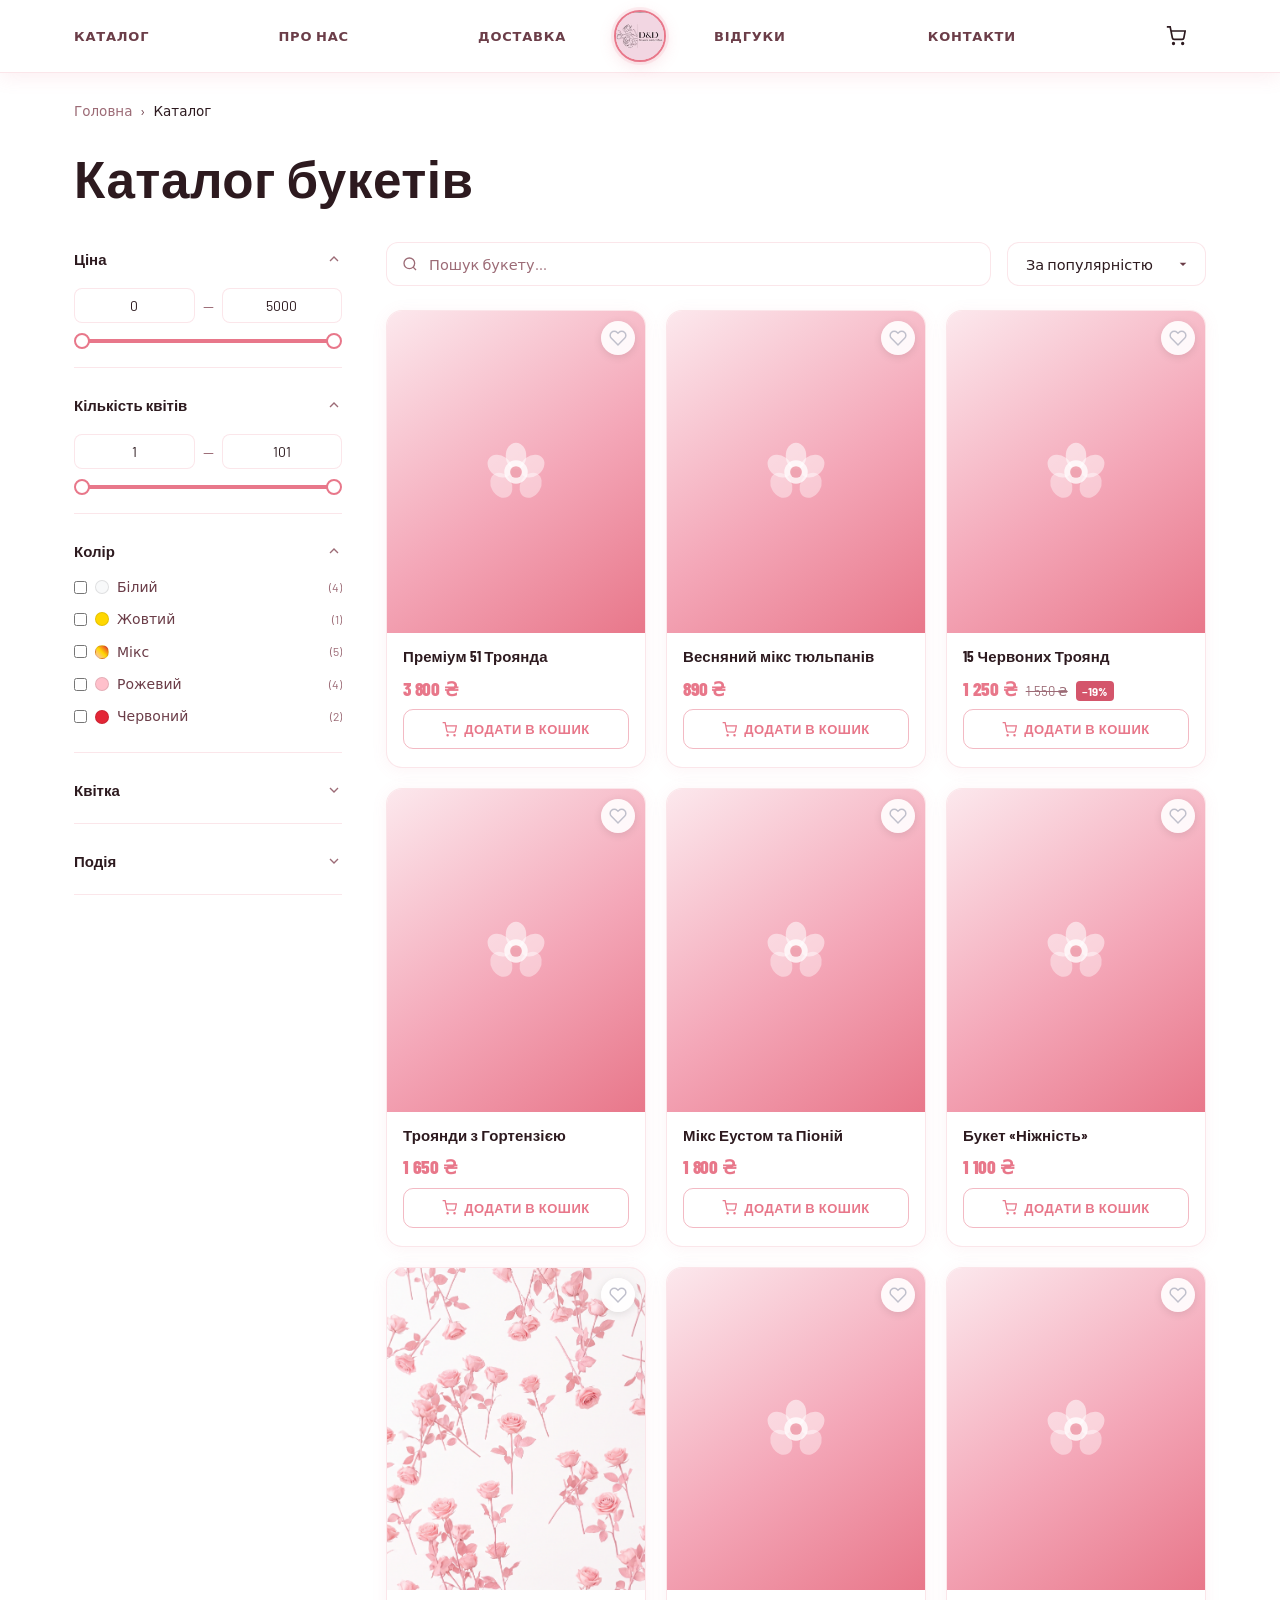
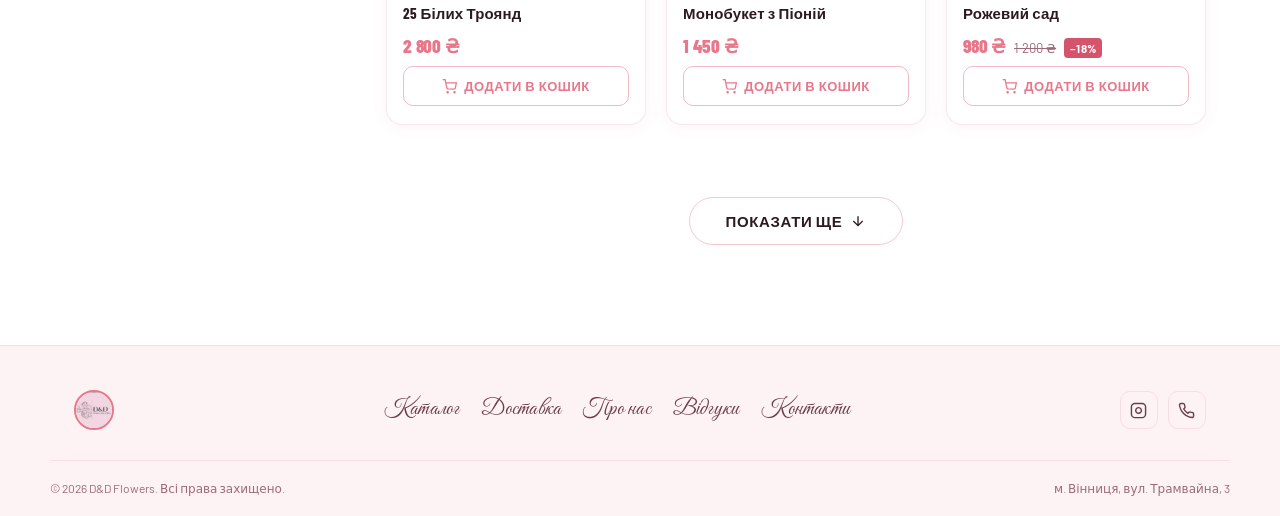
==== commit 49772d27: "style: refine catalog controls styling and remove highlights row" ====
--- a/catalog.html
+++ b/catalog.html
@@ -73,11 +73,6 @@
       <div class="catalog-header-text">
         <h1 class="catalog-page-title">Каталог букетів</h1>
       </div>
-    </div>
-
-    <!-- Highlights (Categories) -->
-    <div class="catalog-highlights" id="catalogHighlights">
-      <!-- Generated by JS -->
     </div>
 
     <!-- 2-Column Layout -->
--- a/assets/css/catalog.css
+++ b/assets/css/catalog.css
@@ -326,6 +326,84 @@
   display: flex;
   flex-direction: column;
   gap: 24px;
+}
+
+/* ===== CATALOG CONTROLS (Search & Sort) ===== */
+.catalog-controls {
+  display: flex;
+  align-items: center;
+  justify-content: flex-start;
+  gap: 16px;
+  flex-shrink: 0;
+  width: 100%;
+}
+
+.catalog-search-wrap {
+  position: relative;
+  display: flex;
+  align-items: center;
+  flex: 1;
+}
+.catalog-search-wrap svg {
+  position: absolute;
+  left: 16px;
+  color: var(--text-muted);
+  pointer-events: none;
+}
+.catalog-search {
+  width: 100%;
+  padding: 12px 16px 12px 42px;
+  border: 1.5px solid var(--border);
+  border-radius: 12px;
+  font-family: var(--font-body);
+  font-size: 14.5px;
+  color: var(--text-primary);
+  background: #ffffff;
+  transition: border-color var(--transition), box-shadow var(--transition);
+  outline: none;
+}
+.catalog-search:focus {
+  border-color: var(--accent);
+  box-shadow: 0 0 0 3px var(--accent-soft);
+}
+.catalog-search::placeholder { color: var(--text-muted); }
+
+.catalog-sort-wrap {
+  flex-shrink: 0;
+}
+.catalog-sort {
+  padding: 12px 38px 12px 18px;
+  border: 1.5px solid var(--border);
+  border-radius: 12px;
+  font-family: var(--font-body);
+  font-size: 14.5px;
+  font-weight: 500;
+  color: var(--text-primary);
+  background: #ffffff;
+  outline: none;
+  cursor: pointer;
+  appearance: none;
+  background-image: url('data:image/svg+xml;utf8,<svg fill="%236b3d48" viewBox="0 0 24 24" width="16" height="16" xmlns="http://www.w3.org/2000/svg"><path d="M7 10l5 5 5-5z"/></svg>');
+  background-repeat: no-repeat;
+  background-position: right 14px center;
+  transition: border-color var(--transition), box-shadow var(--transition);
+}
+.catalog-sort:focus {
+  border-color: var(--accent);
+  box-shadow: 0 0 0 3px var(--accent-soft);
+}
+
+/* Mobile filter button — shown only on mobile */
+.catalog-filter-mobile-btn {
+  display: none;
+  align-items: center;
+  justify-content: center;
+  gap: 8px;
+  padding: 11px 18px;
+  border-radius: 12px;
+  font-size: 14.5px;
+  font-weight: 600;
+  flex-shrink: 0;
 }
 
 /* ===== PRODUCT GRID (catalog) ===== */
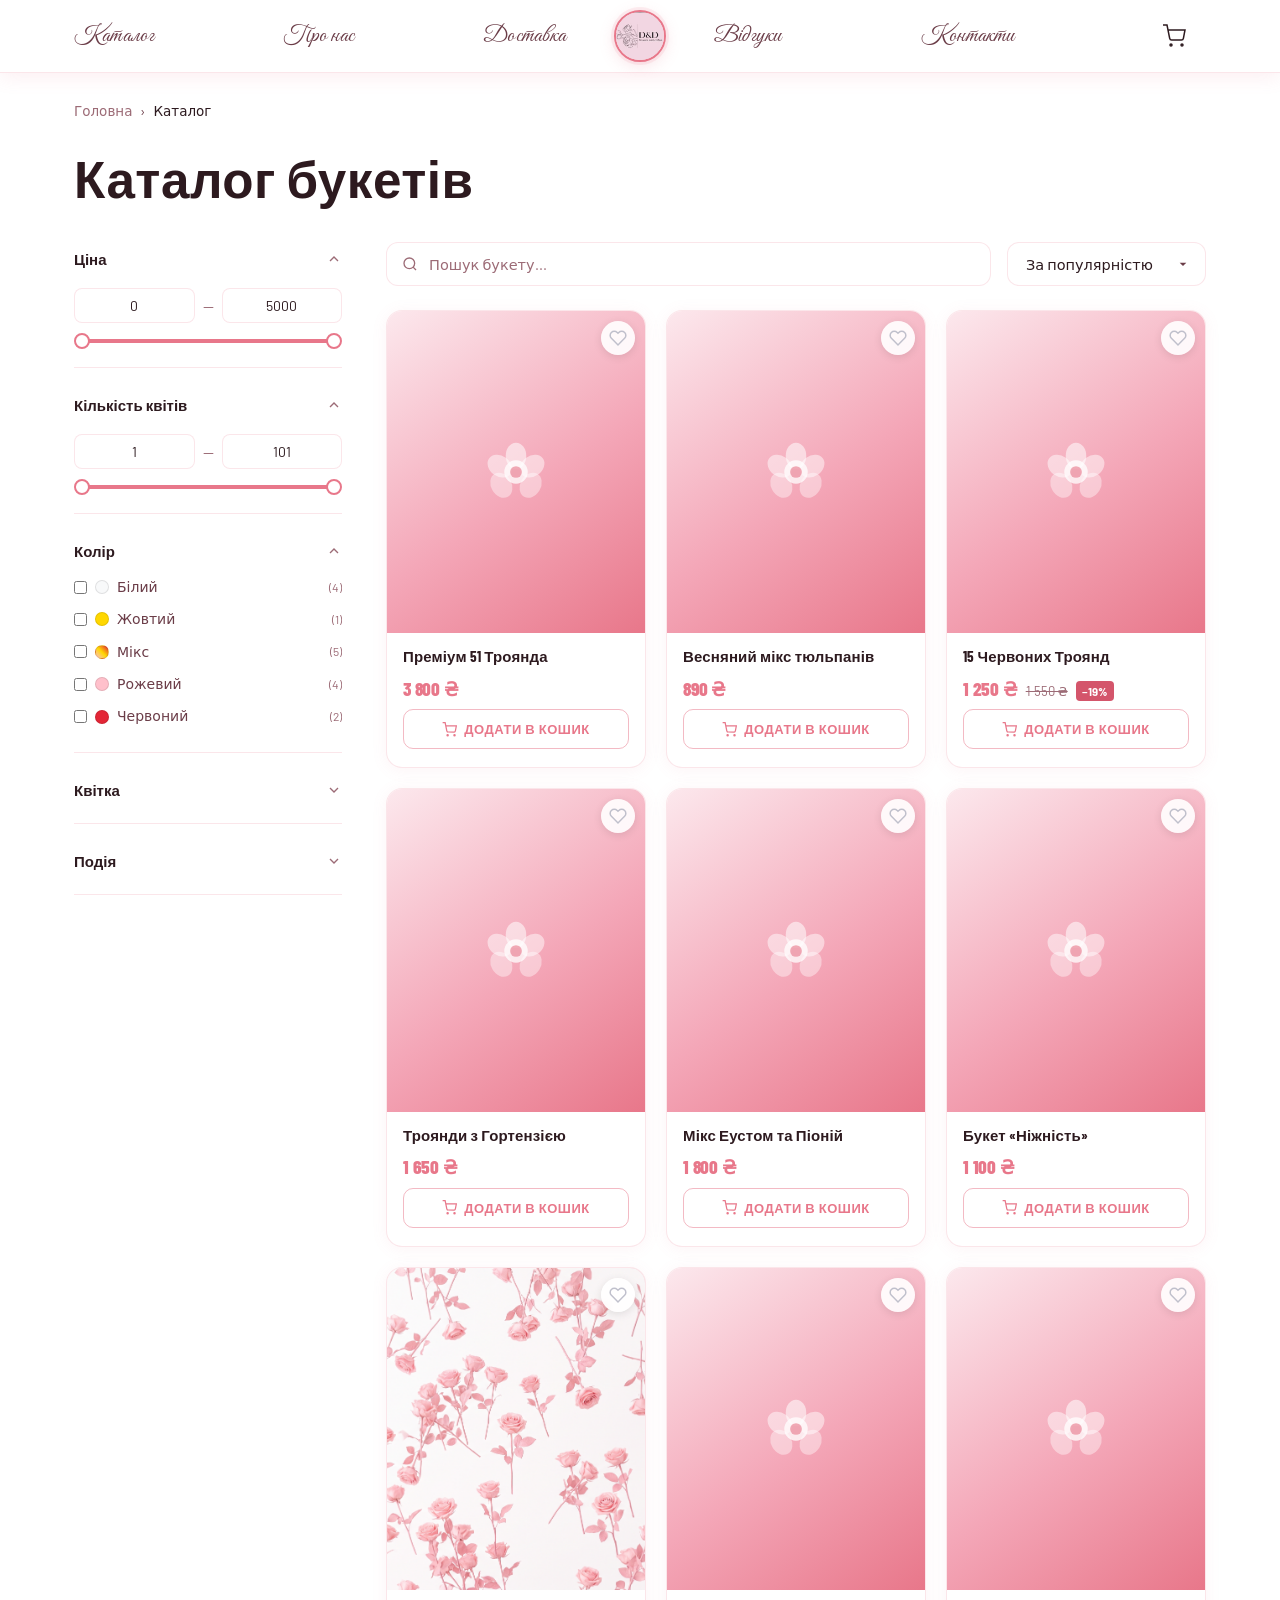
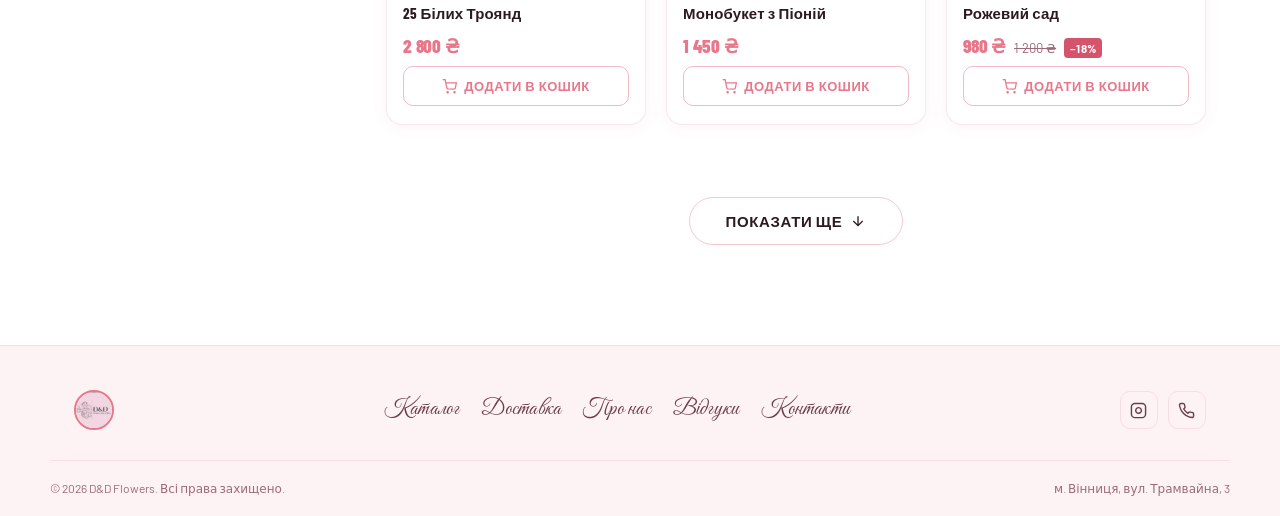
==== commit 9b326f18: "style: mobile UI refinements, cart bottom nav sync, and oval buttons" ====
--- a/catalog.html
+++ b/catalog.html
@@ -233,10 +233,27 @@
   </div>
 </footer>
 
-<a href="tel:+380974382519" class="mobile-cta">
-  <svg viewBox="0 0 24 24" fill="none" stroke="currentColor" stroke-width="2" width="18" height="18"><path d="M22 16.92v3a2 2 0 0 1-2.18 2 19.79 19.79 0 0 1-8.63-3.07 19.5 19.5 0 0 1-6-6 19.79 19.79 0 0 1-3.07-8.67A2 2 0 0 1 4.11 2h3a2 2 0 0 1 2 1.72c.127.96.362 1.903.7 2.81a2 2 0 0 1-.45 2.11L8.09 9.91a16 16 0 0 0 6 6l1.27-1.27a2 2 0 0 1 2.11-.45c.907.338 1.85.573 2.81.7A2 2 0 0 1 22 16.92z"/></svg>
-  Зателефонувати
-</a>
+<nav class="mobile-bottom-nav">
+  <a href="index.html" class="nav-item">
+    <svg viewBox="0 0 24 24" fill="none" stroke="currentColor" stroke-width="2"><path d="M3 9l9-7 9 7v11a2 2 0 0 1-2 2H5a2 2 0 0 1-2-2z"/><polyline points="9 22 9 12 15 12 15 22"/></svg>
+    <span>Головна</span>
+  </a>
+  <a href="catalog.html" class="nav-item">
+    <svg viewBox="0 0 24 24" fill="none" stroke="currentColor" stroke-width="2"><rect x="3" y="3" width="7" height="7"/><rect x="14" y="3" width="7" height="7"/><rect x="14" y="14" width="7" height="7"/><rect x="3" y="14" width="7" height="7"/></svg>
+    <span>Каталог</span>
+  </a>
+  <a href="tel:+380974382519" class="nav-item">
+    <svg viewBox="0 0 24 24" fill="none" stroke="currentColor" stroke-width="2"><path d="M22 16.92v3a2 2 0 0 1-2.18 2 19.79 19.79 0 0 1-8.63-3.07 19.5 19.5 0 0 1-6-6 19.79 19.79 0 0 1-3.07-8.67A2 2 0 0 1 4.11 2h3a2 2 0 0 1 2 1.72c.127.96.362 1.903.7 2.81a2 2 0 0 1-.45 2.11L8.09 9.91a16 16 0 0 0 6 6l1.27-1.27a2 2 0 0 1 2.11-.45c.907.338 1.85.573 2.81.7A2 2 0 0 1 22 16.92z"/></svg>
+    <span>Дзвінок</span>
+  </a>
+  <button class="nav-item" id="mobileNavCartBtn">
+    <div class="nav-icon-wrap">
+      <svg viewBox="0 0 24 24" fill="none" stroke="currentColor" stroke-width="2"><circle cx="9" cy="21" r="1"/><circle cx="20" cy="21" r="1"/><path d="M1 1h4l2.68 13.39a2 2 0 0 0 2 1.61h9.72a2 2 0 0 0 2-1.61L23 6H6"/></svg>
+      <span class="cart-badge-bottom" id="bottomNavCartBadge">0</span>
+    </div>
+    <span>Кошик</span>
+  </button>
+</nav>
 
 <script src="assets/js/categories.js"></script>
 <script src="assets/js/cart.js"></script>
--- a/assets/css/styles.css
+++ b/assets/css/styles.css
@@ -66,7 +66,7 @@
   gap: 8px;
   justify-content: center;
   padding: 13px 26px;
-  border-radius: var(--radius-sm);
+  border-radius: 50px;
   font-weight: 700;
   font-size: 15px;
   letter-spacing: 0.04em;
@@ -1406,6 +1406,67 @@
 }
 .footer-socials a svg { width: 17px; height: 17px; }
 .footer-socials a:hover { color: var(--accent); border-color: var(--accent); background: var(--accent-soft); }
+
+/* ===== Mobile Bottom Nav ===== */
+.mobile-bottom-nav {
+  position: fixed;
+  bottom: 0; left: 0; right: 0;
+  z-index: 95;
+  display: none; /* hidden on desktop */
+  background: rgba(255, 255, 255, 0.95);
+  backdrop-filter: blur(10px);
+  border-top: 1px solid var(--border);
+  padding-bottom: env(safe-area-inset-bottom, 0);
+  box-shadow: 0 -4px 20px rgba(232,119,138,0.06);
+}
+.mobile-bottom-nav .nav-item {
+  flex: 1;
+  display: flex;
+  flex-direction: column;
+  align-items: center;
+  justify-content: center;
+  gap: 4px;
+  padding: 10px 0;
+  color: var(--text-muted);
+  text-decoration: none;
+  border: none;
+  background: none;
+  font-family: var(--font-body);
+  font-size: 10px;
+  font-weight: 600;
+  text-transform: uppercase;
+  letter-spacing: 0.05em;
+  cursor: pointer;
+  transition: color 0.2s;
+}
+.mobile-bottom-nav .nav-item svg {
+  width: 22px;
+  height: 22px;
+  stroke-width: 1.8;
+}
+.mobile-bottom-nav .nav-item.active,
+.mobile-bottom-nav .nav-item:hover {
+  color: var(--accent);
+}
+.nav-icon-wrap {
+  position: relative;
+  display: inline-flex;
+}
+.cart-badge-bottom {
+  position: absolute;
+  top: -4px;
+  right: -6px;
+  background: var(--accent);
+  color: #fff;
+  font-size: 9px;
+  font-weight: 700;
+  width: 14px;
+  height: 14px;
+  border-radius: 50%;
+  display: flex;
+  align-items: center;
+  justify-content: center;
+}
 .footer-bottom {
   display: flex; justify-content: space-between; flex-wrap: wrap; gap: 8px;
   padding: 18px 0; border-top: 1px solid var(--border);
@@ -1413,7 +1474,7 @@
 }
 
 /* ===== Mobile CTA ===== */
-.mobile-cta {
+.obsolete-mobile-cta {
   position: fixed; bottom: 16px; left: 50%; transform: translateX(-50%);
   z-index: 90; display: none; align-items: center; gap: 8px;
   background: var(--accent); color: #ffffff;
@@ -1594,9 +1655,9 @@
 @media (max-width: 768px) {
   .nav-left, .nav-right { display: none; }
   .header-inner { grid-template-columns: auto 1fr auto; }
-  .header-logo-center { grid-column: 2; justify-content: center; }
+  .header-logo-center { grid-column: 1; justify-content: flex-start; padding-left: 0; }
   .burger { display: flex; grid-column: 3; }
-  .mobile-cta { display: flex; }
+  .mobile-bottom-nav { display: flex; }
   .site-header { padding: 10px 0; }
   .logo-avatar-circle { width: 44px; height: 44px; }
   .hero { padding-top: 70px; min-height: 100svh; }
@@ -1693,7 +1754,7 @@
   .hero-title { font-size: clamp(2.1rem, 10vw, 2.8rem); }
   .trust-grid { grid-template-columns: 1fr 1fr; gap: 14px; }
   .booking-section { padding: 60px 0; }
-  .mobile-cta { padding: 13px 24px; font-size: 13.5px; bottom: 14px; }
+  .obsolete-mobile-cta { padding: 13px 24px; font-size: 13.5px; bottom: 14px; }
   .btn-lg { padding: 15px 22px; font-size: 14px; }
   .section { padding: 48px 0; }
 }
@@ -1706,7 +1767,7 @@
   .trust-grid { grid-template-columns: 1fr; gap: 16px; }
   .trust-item { flex-direction: row; text-align: left; align-items: flex-start; }
   .logo-text strong { font-size: 1em; letter-spacing: 0.12em; }
-  .mobile-cta { padding: 12px 20px; font-size: 13px; }
+  .obsolete-mobile-cta { padding: 12px 20px; font-size: 13px; }
 }
 
 
@@ -2240,3 +2301,8 @@
   
   .cart-drawer { width: 100%; }
 }
+
+/* ===== GLOBAL HEADER FONTS (GREAT VIBES) ===== */
+.nav-left a, .nav-right a, .header-cart-btn { font-family: 'Great Vibes', cursive !important; font-size: 1.45rem !important; letter-spacing: 0.01em !important; text-transform: none !important; font-weight: 400 !important; }
+.header-cart-btn svg { width: 24px !important; height: 24px !important; stroke-width: 1.5 !important; }
+
--- a/assets/css/catalog.css
+++ b/assets/css/catalog.css
@@ -804,10 +804,23 @@
   .catalog-controls {
     flex-wrap: wrap;
     justify-content: space-between;
-  }
-  .catalog-search-wrap, .catalog-sort-wrap {
+    gap: 12px;
+  }
+  .catalog-search-wrap {
     width: 100%;
-  }
+    order: 1;
+  }
+  .catalog-sort-wrap {
+    width: calc(50% - 6px);
+    order: 2;
+  }
+  .catalog-filter-mobile-btn {
+    width: calc(50% - 6px);
+    order: 3;
+    padding: 11px 12px;
+    margin-top: 0;
+  }
+  .catalog-sort { width: 100%; }
   .catalog-search { width: 100%; }
   
   .catalog-grid {
--- a/assets/css/product-card.css
+++ b/assets/css/product-card.css
@@ -266,22 +266,21 @@
 
 /* Close */
 .pm-close {
-  position: sticky;
-  top: 16px;
-  left: calc(100% - 52px);
-  float: right;
+  position: absolute;
+  top: 14px;
+  right: 14px;
   width: 38px; height: 38px;
   border-radius: 50%;
-  background: var(--bg-elevated);
-  border: 1px solid var(--border);
+  background: rgba(255, 255, 255, 0.8);
+  backdrop-filter: blur(4px);
+  border: 1px solid rgba(0,0,0,0.05);
   font-size: 20px; line-height: 1;
   color: var(--text-secondary);
   cursor: pointer;
   display: flex; align-items: center; justify-content: center;
   transition: background var(--transition), color var(--transition), transform var(--transition);
-  z-index: 10;
-  margin: 14px 14px 0 0;
-  flex-shrink: 0;
+  z-index: 100;
+  box-shadow: 0 4px 12px rgba(0,0,0,0.1);
 }
 .pm-close:hover { background: var(--accent); color: #fff; transform: rotate(90deg); }
 
@@ -647,8 +646,8 @@
   .pm-body {
     grid-template-columns: 1fr;
   }
-  .pm-gallery { padding: 16px 16px 10px; }
-  .pm-gallery-main { aspect-ratio: 4/3; }
+  .pm-gallery { padding: 0; }
+  .pm-gallery-main { aspect-ratio: 1/1; border-radius: 22px 22px 0 0; }
   .pm-info {
     border-left: none;
     border-top: 1px solid var(--border);
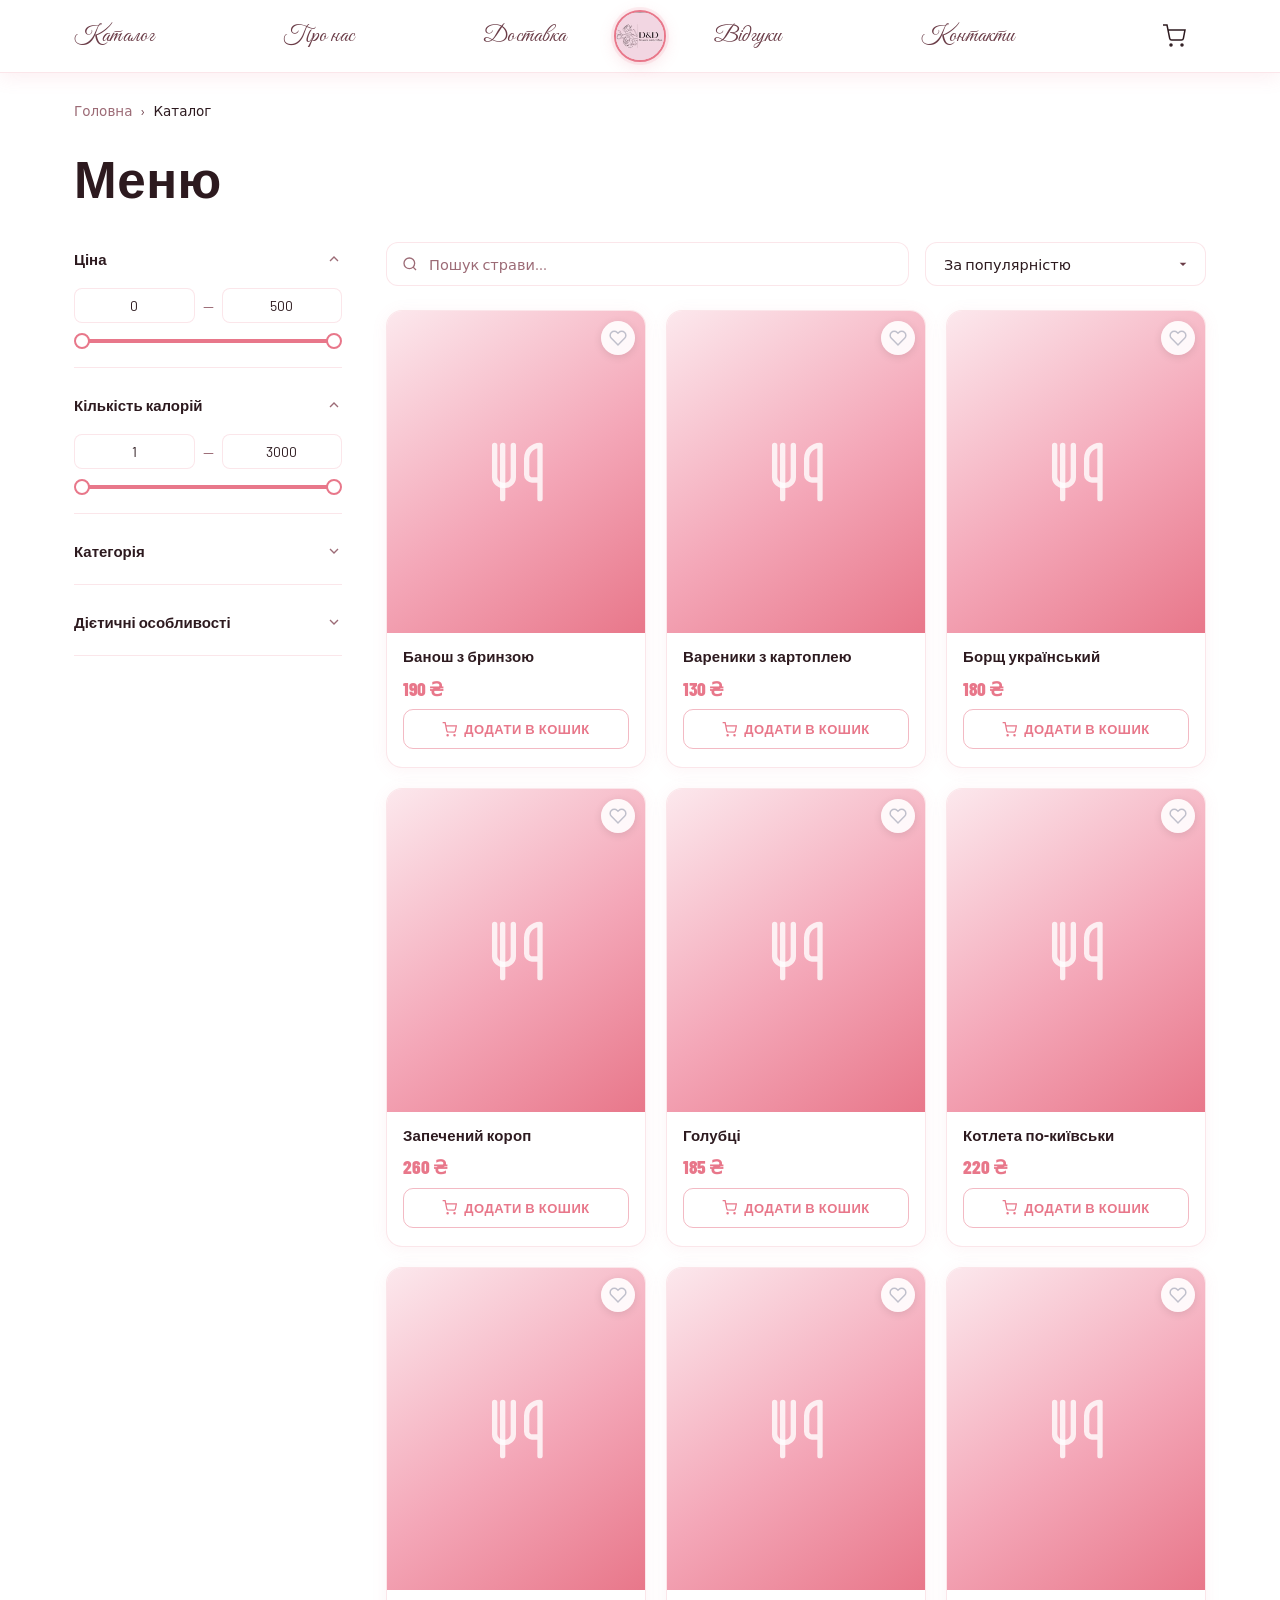
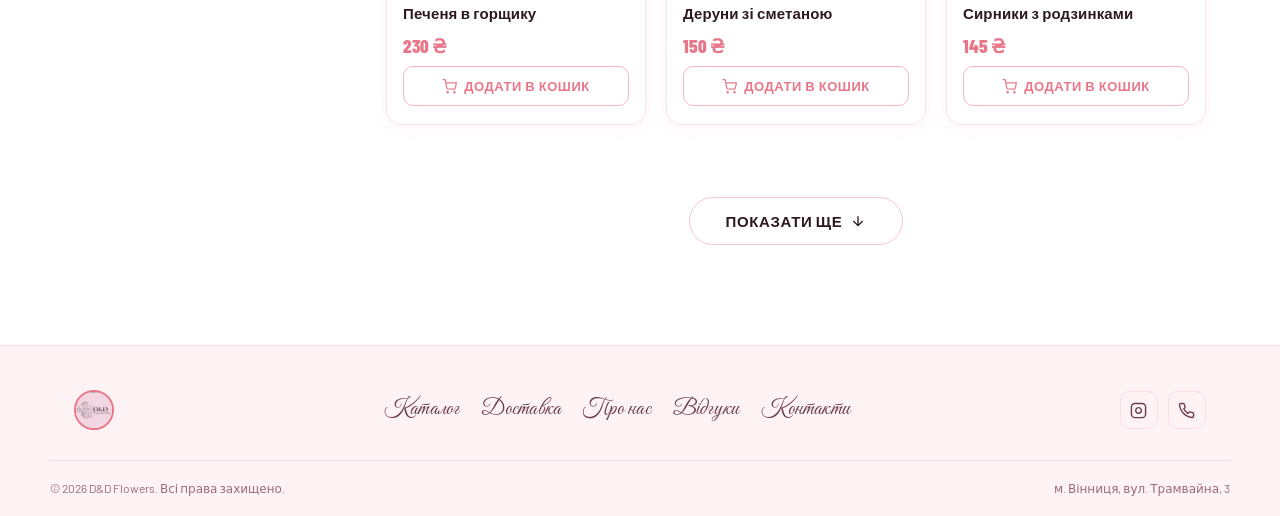
==== commit c241b75c: "Update catalog texts and filters" ====
--- a/catalog.html
+++ b/catalog.html
@@ -3,7 +3,7 @@
 <head>
   <meta charset="UTF-8">
   <meta name="viewport" content="width=device-width, initial-scale=1.0">
-  <title>Каталог букетів — D&D Flowers | Вінниця</title>
+  <title>Меню — D&D Flowers | Вінниця</title>
   <meta name="description" content="Каталог свіжих букетів D&D Flowers у Вінниці. Оберіть ідеальний букет за приводом: день народження, весілля, романтика, Без приводу та інші. Доставка за 60 хвилин.">
 
   <!-- Fonts -->
@@ -71,7 +71,7 @@
     <!-- Page Header -->
     <div class="catalog-page-header">
       <div class="catalog-header-text">
-        <h1 class="catalog-page-title">Каталог букетів</h1>
+        <h1 class="catalog-page-title">Меню</h1>
       </div>
     </div>
 
@@ -92,53 +92,46 @@
               <div class="filter-inputs">
                 <input type="number" id="priceMin" min="0" max="5000" placeholder="Від">
                 <span>—</span>
-                <input type="number" id="priceMax" min="0" max="5000" placeholder="До">
+                <input type="number" id="priceMax" min="0" max="500" placeholder="До">
               </div>
               <div class="range-slider">
                 <div class="range-track" id="priceRangeTrack"></div>
                 <input type="range" id="priceRangeMin" min="0" max="5000" value="0">
-                <input type="range" id="priceRangeMax" min="0" max="5000" value="5000">
+                <input type="range" id="priceRangeMax" min="0" max="500" value="500">
               </div>
             </div>
           </div>
         </div>
 
         <div class="filter-group open">
-          <button class="filter-group-header"><span>Кількість квітів</span><svg viewBox="0 0 24 24" fill="none" stroke="currentColor" stroke-width="2" width="16" height="16"><polyline points="6 9 12 15 18 9"></polyline></svg></button>
+          <button class="filter-group-header"><span>Кількість калорій</span><svg viewBox="0 0 24 24" fill="none" stroke="currentColor" stroke-width="2" width="16" height="16"><polyline points="6 9 12 15 18 9"></polyline></svg></button>
           <div class="filter-group-body">
             <div class="filter-dual-slider" id="countSlider">
               <div class="filter-inputs">
-                <input type="number" id="countMin" min="1" max="101" placeholder="Від">
+                <input type="number" id="countMin" min="1" max="3000" placeholder="Від">
                 <span>—</span>
-                <input type="number" id="countMax" min="1" max="101" placeholder="До">
+                <input type="number" id="countMax" min="1" max="3000" placeholder="До">
               </div>
               <div class="range-slider">
                 <div class="range-track" id="countRangeTrack"></div>
-                <input type="range" id="countRangeMin" min="1" max="101" value="1">
-                <input type="range" id="countRangeMax" min="1" max="101" value="101">
+                <input type="range" id="countRangeMin" min="1" max="3000" value="1">
+                <input type="range" id="countRangeMax" min="1" max="3000" value="3000">
               </div>
             </div>
           </div>
         </div>
 
-        <div class="filter-group open">
-          <button class="filter-group-header"><span>Колір</span><svg viewBox="0 0 24 24" fill="none" stroke="currentColor" stroke-width="2" width="16" height="16"><polyline points="6 9 12 15 18 9"></polyline></svg></button>
-          <div class="filter-group-body">
-            <div class="filter-color-list" id="filterColorList">
-              <!-- Generated by JS -->
-            </div>
-          </div>
-        </div>
+        
 
         <div class="filter-group">
-          <button class="filter-group-header"><span>Квітка</span><svg viewBox="0 0 24 24" fill="none" stroke="currentColor" stroke-width="2" width="16" height="16"><polyline points="6 9 12 15 18 9"></polyline></svg></button>
+          <button class="filter-group-header"><span>Категорія</span><svg viewBox="0 0 24 24" fill="none" stroke="currentColor" stroke-width="2" width="16" height="16"><polyline points="6 9 12 15 18 9"></polyline></svg></button>
           <div class="filter-group-body">
             <div class="filter-checkbox-list" id="filterFlowerList"></div>
           </div>
         </div>
         
         <div class="filter-group">
-          <button class="filter-group-header"><span>Подія</span><svg viewBox="0 0 24 24" fill="none" stroke="currentColor" stroke-width="2" width="16" height="16"><polyline points="6 9 12 15 18 9"></polyline></svg></button>
+          <button class="filter-group-header"><span>Дієтичні особливості</span><svg viewBox="0 0 24 24" fill="none" stroke="currentColor" stroke-width="2" width="16" height="16"><polyline points="6 9 12 15 18 9"></polyline></svg></button>
           <div class="filter-group-body">
             <div class="filter-checkbox-list" id="filterOccasionList"></div>
           </div>
@@ -146,7 +139,7 @@
         
         <!-- Sidebar footer for mobile to "Apply" or just show results count -->
         <div class="sidebar-mobile-footer">
-          <button class="btn btn-cta" id="sidebarApplyBtn">Показати букети</button>
+          <button class="btn btn-cta" id="sidebarApplyBtn">Показати страви</button>
         </div>
       </aside>
 
@@ -155,14 +148,15 @@
         <div class="catalog-controls">
           <div class="catalog-search-wrap">
             <svg viewBox="0 0 24 24" fill="none" stroke="currentColor" stroke-width="2" width="16" height="16"><circle cx="11" cy="11" r="8"/><line x1="21" y1="21" x2="16.65" y2="16.65"/></svg>
-            <input type="text" id="catalogSearch" class="catalog-search" placeholder="Пошук букету...">
+            <input type="text" id="catalogSearch" class="catalog-search" placeholder="Пошук страви...">
           </div>
           <div class="catalog-sort-wrap">
             <select id="catalogSort" class="catalog-sort" aria-label="Сортувати">
               <option value="popular">За популярністю</option>
-              <option value="price_asc">Дешевші спочатку</option>
-              <option value="price_desc">Дорожчі спочатку</option>
-              <option value="new">Новинки</option>
+              <option value="price_asc">Ціна: від дешевих до дорогих</option>
+              <option value="price_desc">Ціна: від дорогих до дешевих</option>
+              <option value="cal_asc">За калорійністю (зростання)</option>
+              <option value="cal_desc">За калорійністю (спадання)</option>
             </select>
           </div>
           <button class="catalog-filter-mobile-btn btn btn-outline" id="filterMobileBtn" aria-label="Фільтри">
--- a/assets/css/styles.css
+++ b/assets/css/styles.css
@@ -246,10 +246,11 @@
 .hero-title {
   font-family: 'Playfair Display', serif;
   font-style: italic;
-  font-size: clamp(3rem, 7.5vw, 5.4rem);
+  font-size: clamp(3rem, 7.5vw, 6rem);
   font-weight: 700; line-height: 1.1; letter-spacing: 0.01em; margin-bottom: 20px;
   color: #ffffff;
   text-shadow: 0 2px 20px rgba(45,26,31,0.3);
+  text-align: center;
 }
 .hero-title em {
   font-style: italic; font-family: var(--font-serif);
@@ -423,8 +424,8 @@
 /* Текстовий контент — вліво, займає ліву половину */
 .hero-inner {
   position: relative; z-index: 1;
-  max-width: 52%;
-  text-align: left;
+  max-width: 100%;
+  text-align: center;
   align-self: center;
 }
 .hero-title { text-align: left; }
@@ -441,10 +442,11 @@
 .hero-title {
   font-family: 'Playfair Display', serif;
   font-style: italic;
-  font-size: clamp(3rem, 7.5vw, 5.4rem);
+  font-size: clamp(3rem, 7.5vw, 6rem);
   font-weight: 700; line-height: 1.1; letter-spacing: 0.01em; margin-bottom: 20px;
   color: #ffffff;
   text-shadow: 0 2px 20px rgba(45,26,31,0.3);
+  text-align: center;
 }
 .hero-title em {
   font-style: italic; font-family: var(--font-serif);
@@ -525,7 +527,7 @@
   position: relative;
   aspect-ratio: 1 / 1;
   overflow: hidden;
-  background: linear-gradient(135deg, #fce8ed 0%, #f9d0d8 50%, #f4a7b8 100%);
+  background: #C62828;
   flex-shrink: 0;
 }
 .product-media img {
@@ -1260,7 +1262,7 @@
 }
 
 /* ===== Reviews ===== */
-.reviews-section { padding: 96px 0; background: #fce8ed !important; }
+.reviews-section { padding: 96px 0; background: #ffe4e4 !important; }
 .reviews-grid {
   display: grid;
   grid-template-columns: repeat(3, 1fr);
--- a/assets/css/catalog.css
+++ b/assets/css/catalog.css
@@ -807,16 +807,16 @@
     gap: 12px;
   }
   .catalog-search-wrap {
-    width: 100%;
+    flex: 0 0 100%;
     order: 1;
   }
   .catalog-sort-wrap {
-    width: calc(50% - 6px);
+    flex: 0 0 calc(50% - 6px);
+    order: 3;
+  }
+  .catalog-filter-mobile-btn {
+    flex: 0 0 calc(50% - 6px);
     order: 2;
-  }
-  .catalog-filter-mobile-btn {
-    width: calc(50% - 6px);
-    order: 3;
     padding: 11px 12px;
     margin-top: 0;
   }
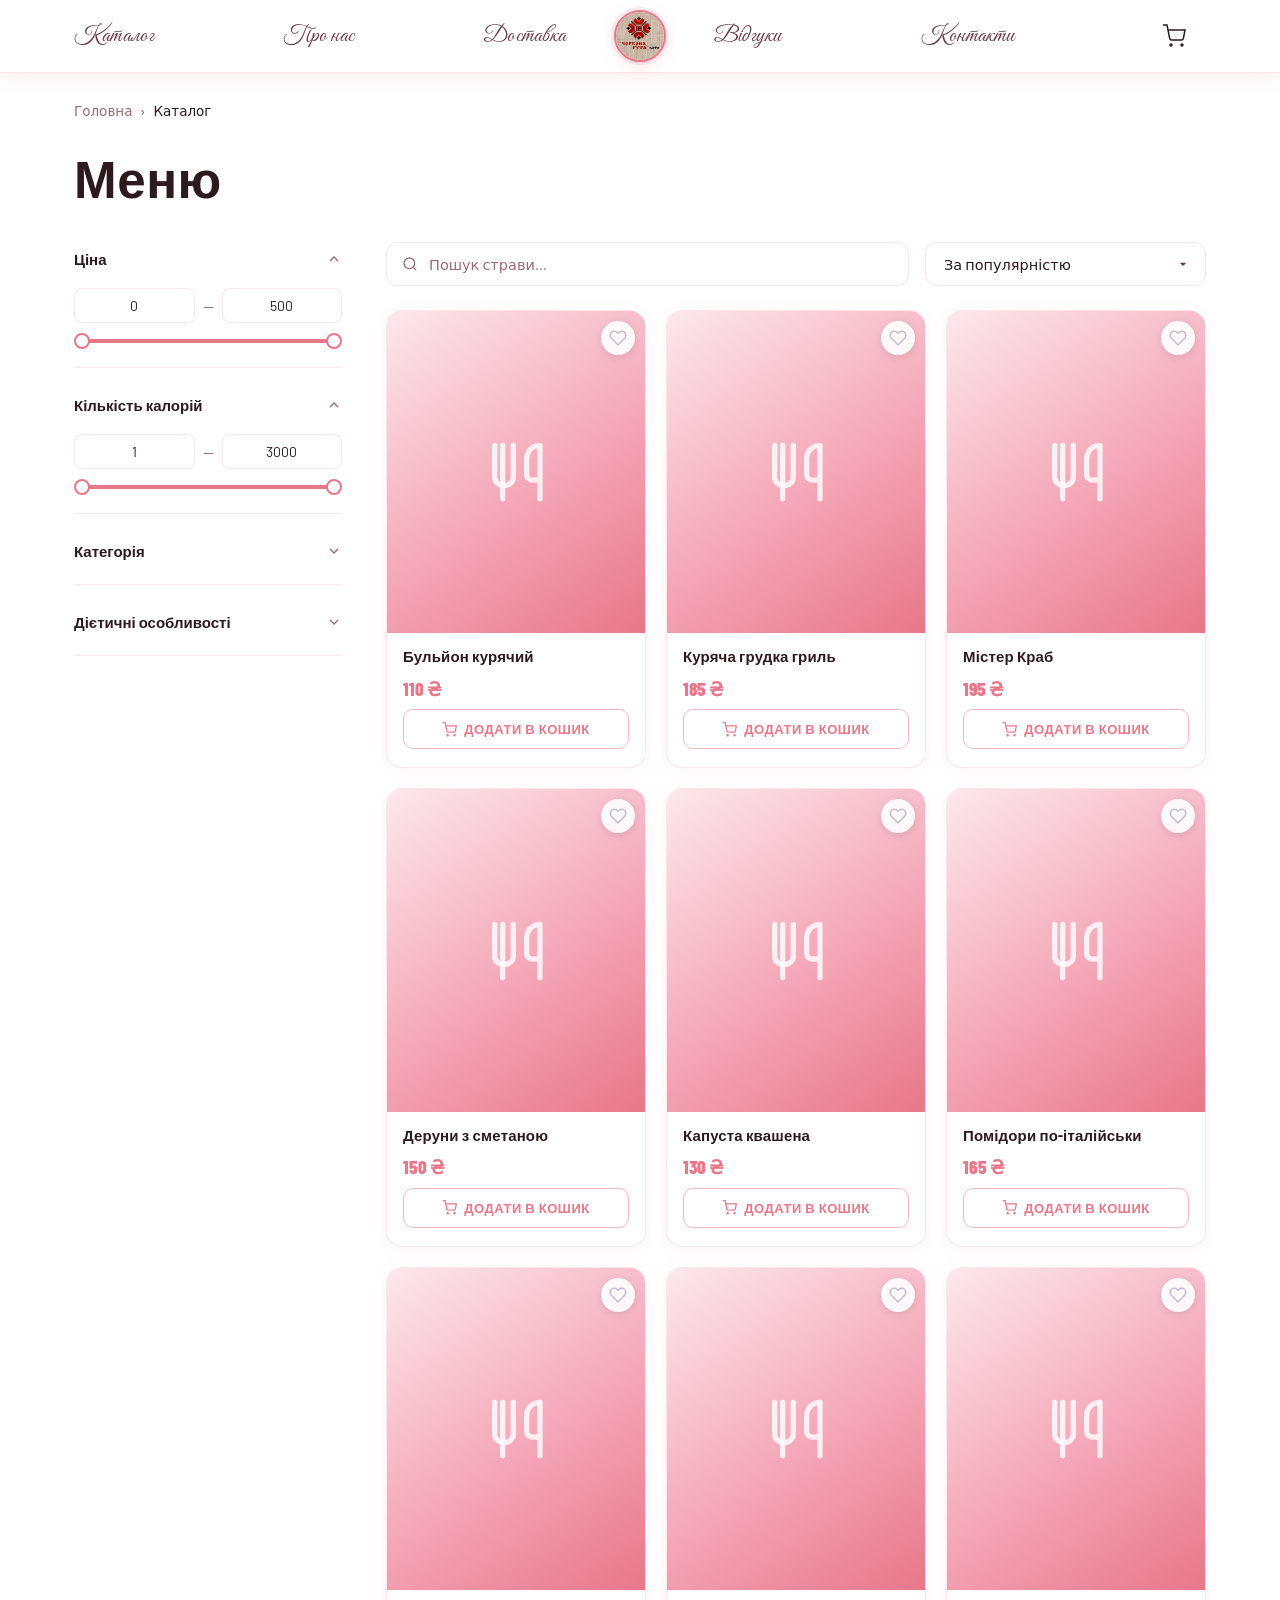
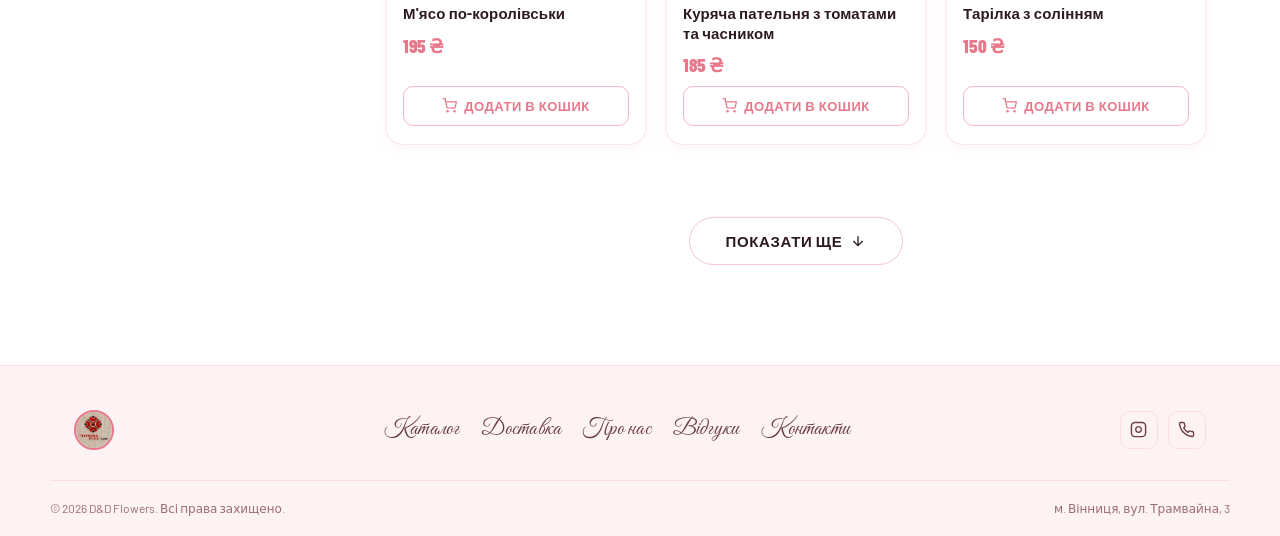
==== commit 6407e955: "Update logo and reviews" ====
--- a/catalog.html
+++ b/catalog.html
@@ -30,7 +30,7 @@
     <div class="header-logo-center">
       <a href="index.html" aria-label="D&amp;D Flowers — на головну">
         <div class="logo-avatar-circle">
-          <img src="assets/images/Аватарка для квіткового.png" alt="D&amp;D Flowers логотип" onerror="this.style.display='none';this.parentElement.style.background='linear-gradient(135deg,#f4a7b8,#e8778a)'">
+          <img src="assets/images/Аватарка чекрона рута.png" alt="Червона Рута логотип" onerror="this.style.display='none';this.parentElement.style.background='linear-gradient(135deg,#f4a7b8,#e8778a)'">
         </div>
       </a>
     </div>
@@ -202,7 +202,7 @@
   <div class="container footer-inner">
     <a href="index.html" class="logo" style="display:flex;align-items:center;gap:10px;">
       <div style="width:40px;height:40px;border-radius:50%;overflow:hidden;border:2px solid var(--accent);flex-shrink:0;">
-        <img src="assets/images/Аватарка для квіткового.png" alt="D&D Flowers" style="width:100%;height:100%;object-fit:cover;" onerror="this.style.display='none'">
+        <img src="assets/images/Аватарка чекрона рута.png" alt="Червона Рута" style="width:100%;height:100%;object-fit:cover;" onerror="this.style.display='none'">
       </div>
     </a>
     <nav class="footer-nav">
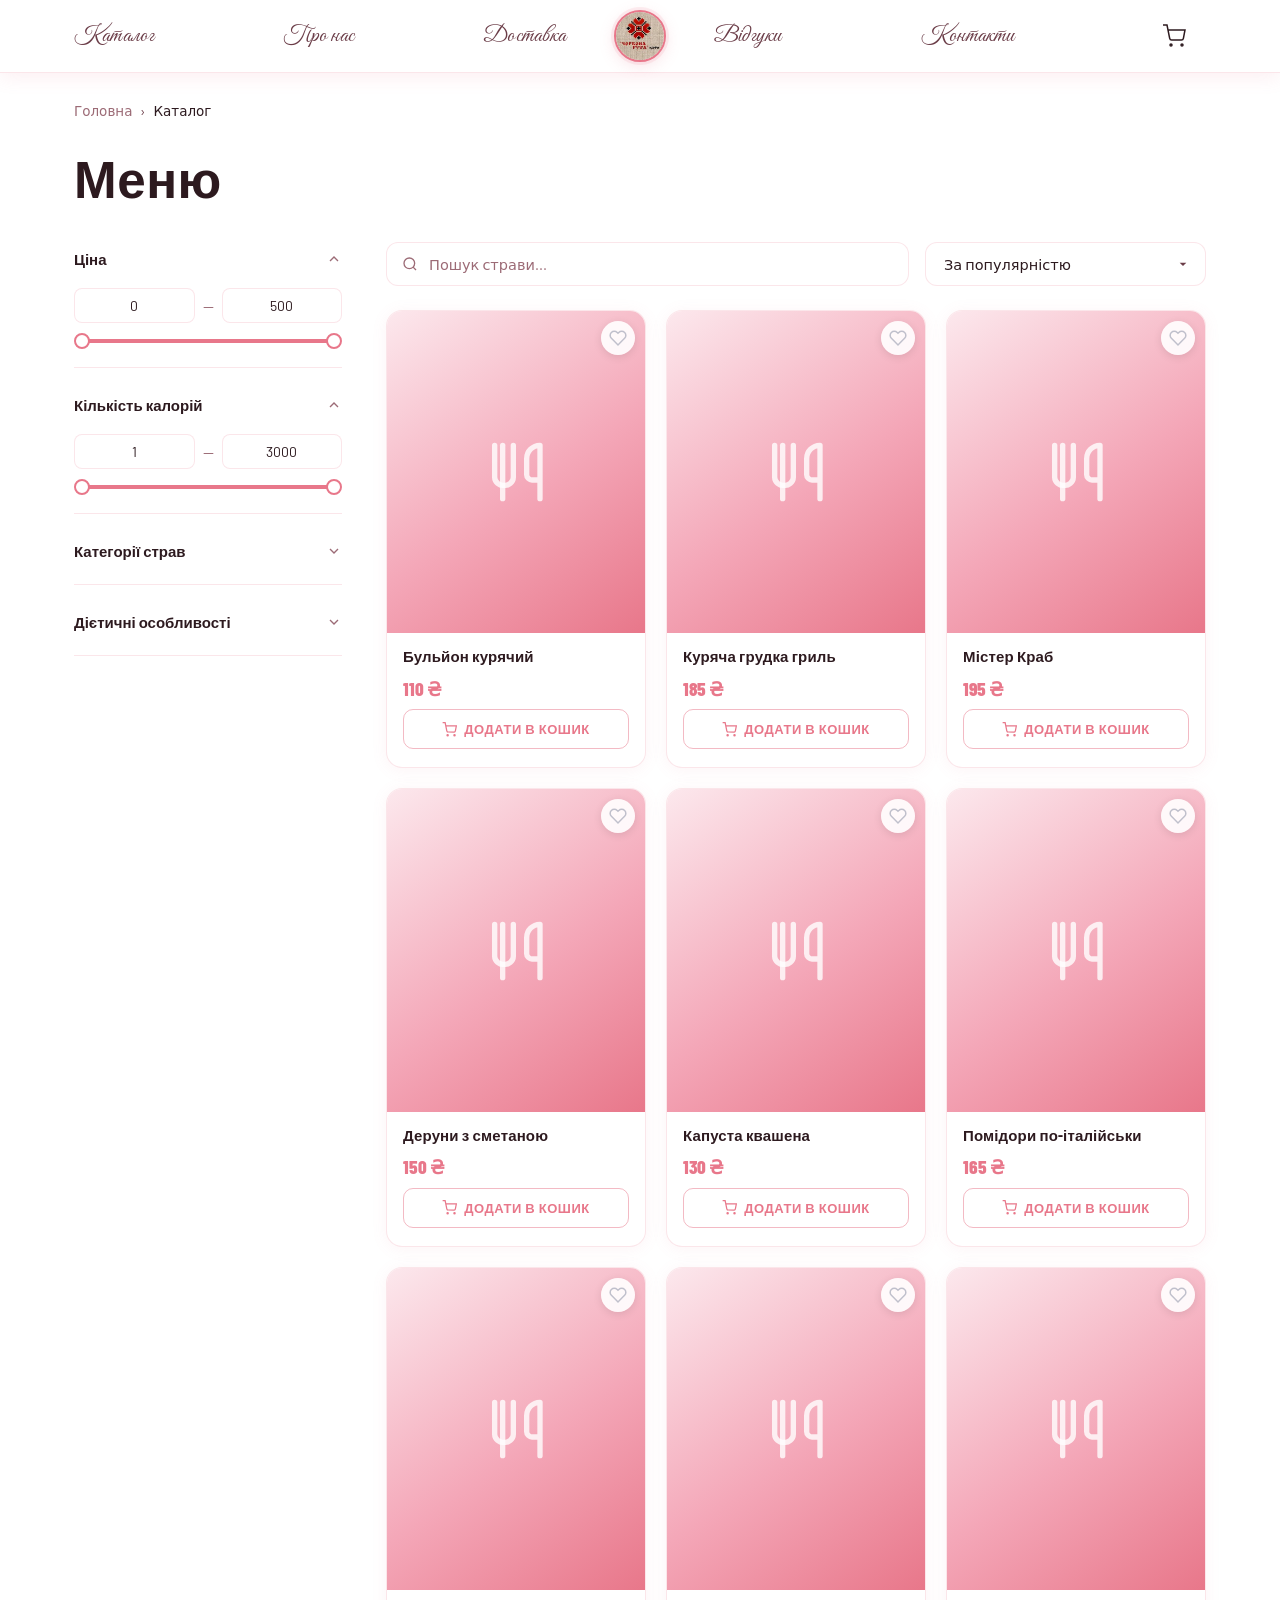
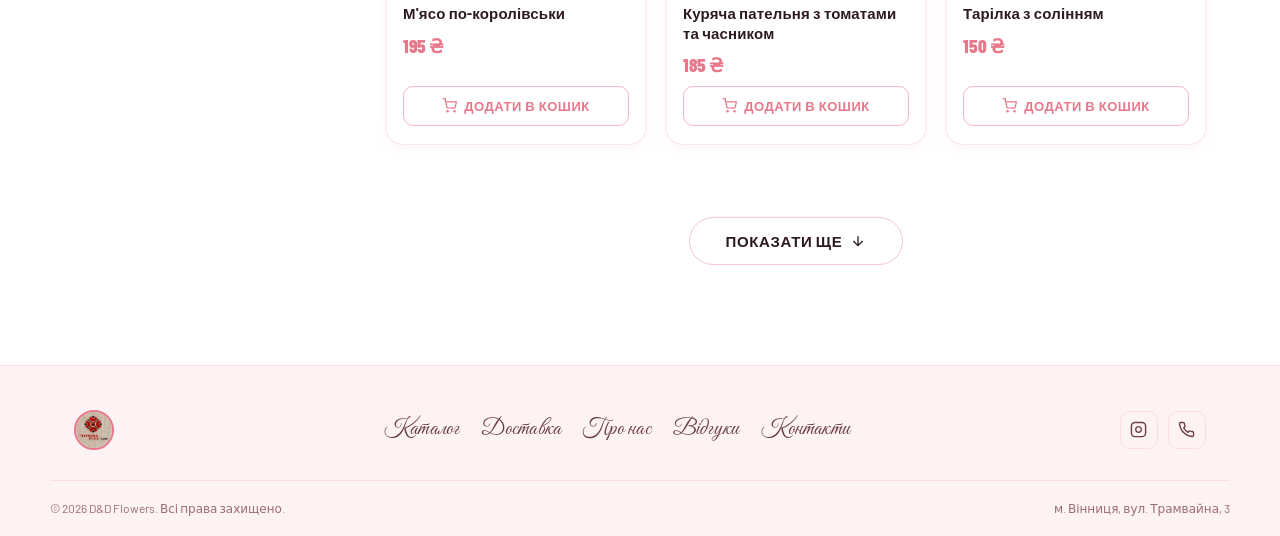
==== commit 4bc1ce70: "Fix category labels and slider gap" ====
--- a/catalog.html
+++ b/catalog.html
@@ -124,7 +124,7 @@
         
 
         <div class="filter-group">
-          <button class="filter-group-header"><span>Категорія</span><svg viewBox="0 0 24 24" fill="none" stroke="currentColor" stroke-width="2" width="16" height="16"><polyline points="6 9 12 15 18 9"></polyline></svg></button>
+          <button class="filter-group-header"><span>Категорії страв</span><svg viewBox="0 0 24 24" fill="none" stroke="currentColor" stroke-width="2" width="16" height="16"><polyline points="6 9 12 15 18 9"></polyline></svg></button>
           <div class="filter-group-body">
             <div class="filter-checkbox-list" id="filterFlowerList"></div>
           </div>
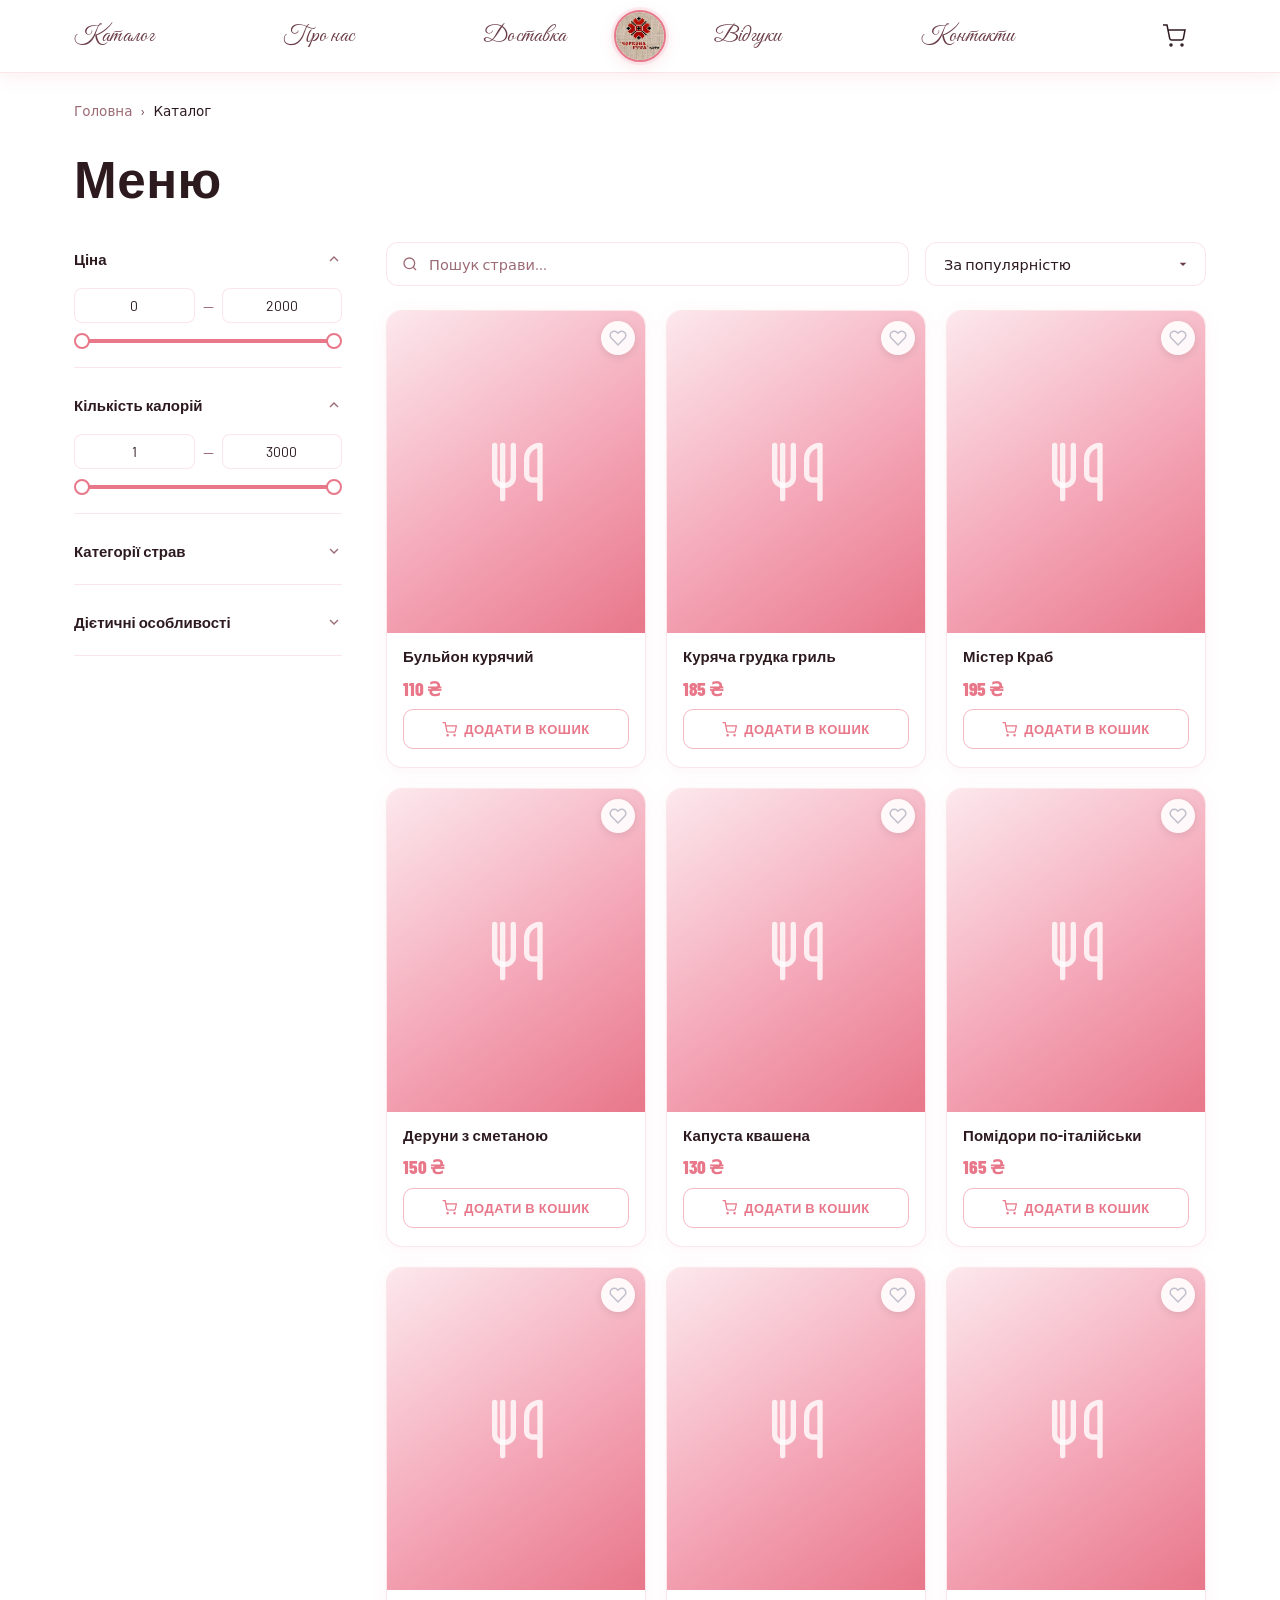
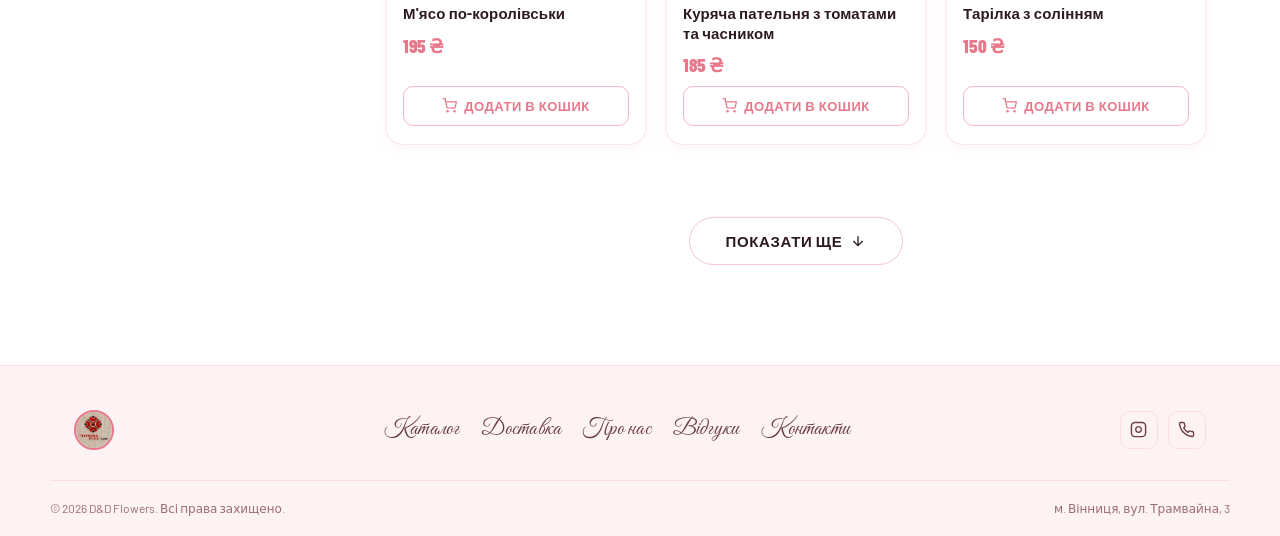
==== commit 7d675dc9: "Update texts, map, contact form and dietary filter" ====
--- a/catalog.html
+++ b/catalog.html
@@ -53,7 +53,7 @@
   <a href="index.html#delivery">Доставка</a>
   <a href="index.html#reviews">Відгуки</a>
   <a href="index.html#contacts">Контакти</a>
-  <a href="tel:+380974382519" class="btn btn-outline">Зателефонувати</a>
+  <a href="tel:+380934072262" class="btn btn-outline">Зателефонувати</a>
   <a href="catalog.html" class="btn btn-cta">Обрати букет</a>
 </div>
 
@@ -90,14 +90,14 @@
           <div class="filter-group-body">
             <div class="filter-dual-slider" id="priceSlider">
               <div class="filter-inputs">
-                <input type="number" id="priceMin" min="0" max="5000" placeholder="Від">
+                <input type="number" id="priceMin" min="0" max="2000" placeholder="Від">
                 <span>—</span>
-                <input type="number" id="priceMax" min="0" max="500" placeholder="До">
+                <input type="number" id="priceMax" min="0" max="2000" placeholder="До">
               </div>
               <div class="range-slider">
                 <div class="range-track" id="priceRangeTrack"></div>
-                <input type="range" id="priceRangeMin" min="0" max="5000" value="0">
-                <input type="range" id="priceRangeMax" min="0" max="500" value="500">
+                <input type="range" id="priceRangeMin" min="0" max="2000" value="0">
+                <input type="range" id="priceRangeMax" min="0" max="2000" value="2000">
               </div>
             </div>
           </div>
@@ -216,7 +216,7 @@
       <a href="https://instagram.com/d.n.d_flowers" target="_blank" rel="noopener" aria-label="Instagram D&D Flowers">
         <svg viewBox="0 0 24 24" fill="none" stroke="currentColor" stroke-width="2"><rect x="2" y="2" width="20" height="20" rx="5"/><path d="M16 11.37A4 4 0 1 1 12.63 8 4 4 0 0 1 16 11.37z"/><line x1="17.5" y1="6.5" x2="17.51" y2="6.5"/></svg>
       </a>
-      <a href="tel:+380974382519" aria-label="Телефон">
+      <a href="tel:+380934072262" aria-label="Телефон">
         <svg viewBox="0 0 24 24" fill="none" stroke="currentColor" stroke-width="2"><path d="M22 16.92v3a2 2 0 0 1-2.18 2 19.79 19.79 0 0 1-8.63-3.07 19.5 19.5 0 0 1-6-6 19.79 19.79 0 0 1-3.07-8.67A2 2 0 0 1 4.11 2h3a2 2 0 0 1 2 1.72c.127.96.362 1.903.7 2.81a2 2 0 0 1-.45 2.11L8.09 9.91a16 16 0 0 0 6 6l1.27-1.27a2 2 0 0 1 2.11-.45c.907.338 1.85.573 2.81.7A2 2 0 0 1 22 16.92z"/></svg>
       </a>
     </div>
@@ -236,7 +236,7 @@
     <svg viewBox="0 0 24 24" fill="none" stroke="currentColor" stroke-width="2"><rect x="3" y="3" width="7" height="7"/><rect x="14" y="3" width="7" height="7"/><rect x="14" y="14" width="7" height="7"/><rect x="3" y="14" width="7" height="7"/></svg>
     <span>Каталог</span>
   </a>
-  <a href="tel:+380974382519" class="nav-item">
+  <a href="tel:+380934072262" class="nav-item">
     <svg viewBox="0 0 24 24" fill="none" stroke="currentColor" stroke-width="2"><path d="M22 16.92v3a2 2 0 0 1-2.18 2 19.79 19.79 0 0 1-8.63-3.07 19.5 19.5 0 0 1-6-6 19.79 19.79 0 0 1-3.07-8.67A2 2 0 0 1 4.11 2h3a2 2 0 0 1 2 1.72c.127.96.362 1.903.7 2.81a2 2 0 0 1-.45 2.11L8.09 9.91a16 16 0 0 0 6 6l1.27-1.27a2 2 0 0 1 2.11-.45c.907.338 1.85.573 2.81.7A2 2 0 0 1 22 16.92z"/></svg>
     <span>Дзвінок</span>
   </a>
@@ -256,4 +256,4 @@
 <script src="assets/js/catalog-new.js"></script>
 <script src="assets/js/main.js"></script>
 </body>
-</html>+</html>
